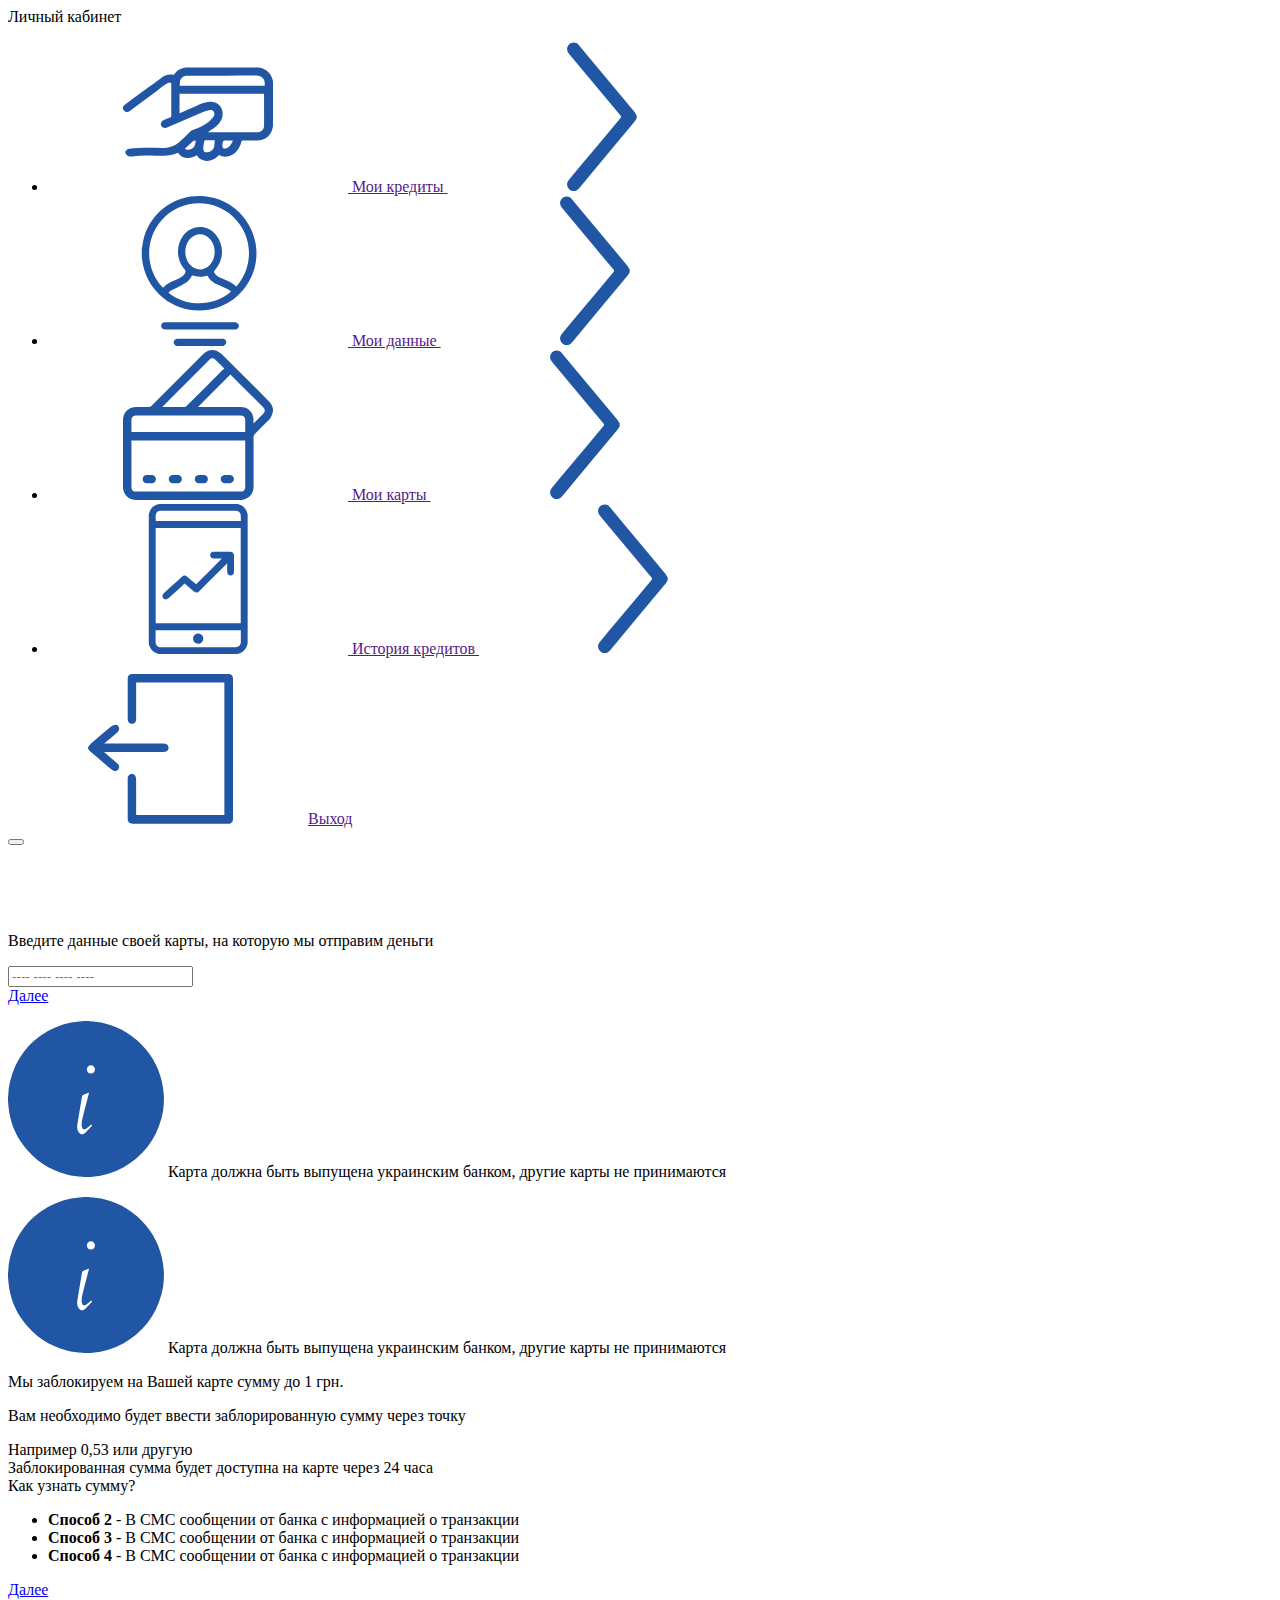
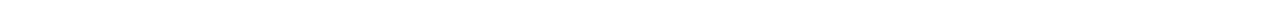
==== add-cart.html @ 2aa66677 "25.04.2017" ====
<!doctype html>
<html class="no-js" lang="en">

<head>
    <meta charset="utf-8">
    <meta name="viewport" content="width=device-width, initial-scale=1.0">
    <meta http-equiv="x-ua-compatible" content="ie=edge">
    <meta name="viewport" content="width=device-width, initial-scale=1.0">
    <title>Foundation for Sites</title>
    <link href="https://fonts.googleapis.com/css?family=Roboto:300,300i,400,400i,500,500i,700,700i,900" rel="stylesheet">
    <link rel="stylesheet" href="css/app.css">
</head>

<body>
    <svg style="position: absolute; width: 0; height: 0; overflow: hidden;" version="1.1" xmlns="http://www.w3.org/2000/svg">
        <defs>
            <symbol id="icon-arrow_blue" viewBox="0 0 32 32">
                <title>arrow_blue</title>
                <path fill="#2156a4" style="fill: var(--color1, #2156a4)" d="M10.467 31.811c-0.050-0.030-0.097-0.065-0.149-0.088-0.95-0.424-1.211-1.468-0.548-2.272 1.189-1.441 2.391-2.873 3.588-4.309 2.48-2.974 4.958-5.95 7.446-8.917 0.172-0.205 0.158-0.323-0.007-0.519-3.597-4.302-7.188-8.607-10.772-12.92-0.229-0.276-0.461-0.587-0.567-0.922-0.196-0.622 0.135-1.281 0.701-1.578 0.585-0.308 1.274-0.186 1.726 0.343 0.809 0.948 1.6 1.91 2.398 2.867 3.145 3.772 6.291 7.542 9.429 11.32 0.214 0.259 0.364 0.571 0.542 0.859 0 0.196 0 0.391 0 0.587-0.171 0.278-0.312 0.581-0.518 0.829-3.853 4.635-7.717 9.26-11.571 13.893-0.293 0.353-0.601 0.665-1.039 0.826-0.22 0-0.44 0-0.66 0z"></path>
            </symbol>
            <symbol id="icon-arrow_button" viewBox="0 0 41 32">
                <title>arrow_button</title>
                <path fill="#2156a4" style="fill: var(--color1, #2156a4)" d="M24.198 32c-0.135-0.031-0.27-0.061-0.405-0.095-2.050-0.525-2.853-3.039-1.486-4.655 0.090-0.107 0.189-0.207 0.288-0.306 2.605-2.606 5.209-5.21 7.816-7.814 0.063-0.063 0.146-0.107 0.219-0.159-0.014-0.028-0.028-0.055-0.042-0.082-0.093 0-0.186 0-0.278 0-9.087 0-18.174-0.001-27.26 0.002-0.972 0-1.795-0.322-2.397-1.092-0.725-0.928-0.852-1.965-0.354-3.026 0.508-1.079 1.409-1.616 2.601-1.663 0.098-0.004 0.196-0.001 0.295-0.001 9.031 0 18.061 0 27.092 0 0.097 0 0.194 0 0.349 0-0.087-0.093-0.139-0.152-0.194-0.207-2.625-2.625-5.247-5.252-7.875-7.873-0.613-0.611-0.946-1.329-0.937-2.198 0.015-1.379 1.064-2.582 2.43-2.79 0.046-0.007 0.092-0.026 0.138-0.040 0.21 0 0.421 0 0.631 0 0.019 0.010 0.036 0.026 0.055 0.028 0.728 0.092 1.309 0.448 1.82 0.963 1.541 1.555 3.093 3.098 4.641 4.646 2.763 2.763 5.528 5.523 8.287 8.29 1.162 1.164 1.188 2.949 0.041 4.099-4.374 4.385-8.757 8.762-13.138 13.142-0.36 0.36-0.792 0.599-1.282 0.732-0.141 0.038-0.284 0.067-0.426 0.1-0.21 0-0.421 0-0.631 0z"></path>
            </symbol>
            <symbol id="icon-burger" viewBox="0 0 32 32">
                <title>burger</title>
                <path fill="#2156a4" style="fill: var(--color1, #2156a4)" d="M31.947 15.115c-0.404-7.144-5.414-12.947-12.054-14.618-1.051-0.265-2.119-0.426-3.204-0.459-0.084-0.003-0.167-0.024-0.251-0.037-0.292 0-0.584 0-0.876 0-0.302 0.026-0.604 0.053-0.906 0.077-2.306 0.185-4.476 0.832-6.478 1.986-4.057 2.338-6.643 5.796-7.755 10.346-0.231 0.946-0.356 1.909-0.386 2.884-0.002 0.077-0.024 0.154-0.037 0.231 0 0.316 0 0.633 0 0.95 0.026 0.284 0.053 0.567 0.076 0.85 0.25 3.039 1.282 5.787 3.11 8.223 2.263 3.017 5.234 4.999 8.886 5.948 1.049 0.273 2.117 0.429 3.202 0.466 0.096 0.004 0.192 0.025 0.287 0.038 0.292 0 0.584 0 0.876 0 0.296-0.026 0.592-0.054 0.888-0.077 2.237-0.177 4.349-0.793 6.306-1.887 4.007-2.242 6.623-5.589 7.829-10.024 0.436-1.603 0.58-3.244 0.487-4.898zM15.805 22.98c-0.47 0.427-0.995 0.3-1.334-0.242-0.295-0.471-0.336-0.997-0.252-1.516 0.309-1.927 0.648-3.85 0.974-5.775 0.021-0.124 0.077-0.2 0.2-0.249 0.398-0.161 0.79-0.336 1.236-0.527-0.124 0.484-0.234 0.912-0.343 1.339-0.342 1.333-0.693 2.664-1.020 4.001-0.127 0.518-0.227 1.047-0.132 1.586 0.022 0.124 0.057 0.25 0.111 0.363 0.141 0.3 0.375 0.384 0.658 0.213 0.221-0.134 0.42-0.309 0.619-0.477 0.171-0.144 0.329-0.305 0.507-0.47 0.059 0.052 0.134 0.118 0.249 0.219-0.496 0.524-0.952 1.065-1.471 1.536zM17.003 10.79c-0.453-0.001-0.831-0.393-0.831-0.861 0-0.476 0.369-0.845 0.843-0.842s0.814 0.356 0.815 0.844c0.001 0.481-0.364 0.86-0.827 0.859z"></path>
            </symbol>
            <symbol id="icon-check_grey" viewBox="0 0 33 32">
                <title>check_grey</title>
                <path fill="#c9c7cd" style="fill: var(--color2, #c9c7cd)" d="M0 17.534c0.020-0.059 0.045-0.116 0.059-0.176 0.466-2.062 2.928-2.844 4.539-1.477 0.924 0.784 1.923 1.481 2.891 2.213 1.471 1.112 2.944 2.221 4.417 3.331 0.073 0.054 0.147 0.106 0.231 0.168 0.739-0.967 1.471-1.923 2.202-2.88 4.483-5.869 8.965-11.739 13.447-17.608 0.447-0.586 1.033-0.939 1.762-1.055 0.052-0.008 0.101-0.033 0.152-0.049 0.164 0 0.329 0 0.493 0 0.070 0.018 0.139 0.037 0.209 0.053 1.126 0.26 1.936 0.893 2.342 1.997 0.056 0.152 0.089 0.314 0.133 0.471 0 0.237 0 0.475 0 0.712-0.168 0.409-0.277 0.856-0.513 1.221-3.678 5.694-7.373 11.377-11.065 17.063-1.947 3-3.897 5.998-5.841 9-0.432 0.666-0.97 1.186-1.774 1.359-0.23 0.050-0.464 0.083-0.696 0.124-0.183 0-0.365 0-0.548 0-0.859-0.13-1.537-0.565-2.103-1.214-3.031-3.473-6.064-6.944-9.106-10.408-0.532-0.605-1.070-1.196-1.23-2.022 0-0.274 0-0.548 0-0.822z"></path>
            </symbol>
            <symbol id="icon-credi_card_hand" viewBox="0 0 32 32">
                <title>credi_card_hand</title>
                <path fill="#2156a4" style="fill: var(--color1, #2156a4)" d="M18.12 25.388c-0.136 0-0.272 0-0.408 0-0.131-0.028-0.262-0.055-0.393-0.083-0.681-0.144-1.202-0.517-1.566-1.128-0.678 0.405-1.387 0.615-2.158 0.546-0.787-0.069-1.435-0.391-1.835-1.089-0.303 0.105-0.574 0.212-0.852 0.292-1.366 0.393-2.764 0.365-4.165 0.326-1.623-0.044-3.247-0.066-4.859 0.176-0.469 0.071-0.841-0.057-1.161-0.383-0.294-0.299-0.316-0.685-0.009-0.972 0.154-0.144 0.375-0.267 0.58-0.295 0.673-0.090 1.352-0.174 2.029-0.184 1.671-0.025 3.343-0.007 5.014-0.007 1.345 0 2.585-0.343 3.622-1.22 0.724-0.613 1.416-1.269 2.079-1.948 0.286-0.293 0.573-0.53 0.953-0.684 1.218-0.49 2.42-1.021 3.451-1.853 0.327-0.264 0.61-0.597 0.859-0.938 0.26-0.356 0.281-0.774 0.012-1.145-0.243-0.335-0.628-0.308-0.964-0.225-0.553 0.137-1.106 0.299-1.63 0.519-2.494 1.051-4.978 2.125-7.467 3.189-0.061 0.026-0.13 0.042-0.196 0.047-0.408 0.038-0.845-0.231-0.95-0.58-0.117-0.393 0.108-0.877 0.521-1.062 0.469-0.211 0.944-0.408 1.424-0.593 0.193-0.074 0.252-0.18 0.251-0.384-0.008-2.216-0.005-4.432-0.005-6.648 0-0.086 0-0.172 0-0.261-0.283-0.124-0.549-0.13-0.8 0.011-0.321 0.18-0.644 0.363-0.94 0.58-0.438 0.322-0.843 0.689-1.279 1.014-1.727 1.291-3.46 2.575-5.194 3.858-0.265 0.196-0.529 0.401-0.817 0.558-0.438 0.239-0.925 0.097-1.17-0.304-0.24-0.394-0.129-0.839 0.287-1.144 1.466-1.073 2.933-2.145 4.397-3.22 1.103-0.812 2.198-1.635 3.305-2.442 0.771-0.562 1.609-0.897 2.592-0.709 0.076 0.014 0.206-0.050 0.253-0.118 0.697-1.011 1.66-1.467 2.88-1.465 4.54 0.009 9.078 0.004 13.617 0.004 0.437 0 0.875-0.009 1.312 0.006 1.456 0.050 2.711 1.031 3.116 2.428 0.053 0.185 0.094 0.373 0.14 0.56 0 3.227 0 6.454 0 9.681-0.017 0.033-0.041 0.066-0.048 0.101-0.312 1.736-1.594 2.816-3.353 2.82-0.99 0.003-1.981 0.005-2.971-0.003-0.203-0.002-0.302 0.039-0.358 0.261-0.18 0.712-0.496 1.362-0.952 1.944-0.876 1.117-2.522 1.61-3.82 0.908-0.428 0.468-0.92 0.857-1.536 1.055-0.273 0.088-0.56 0.136-0.841 0.203zM30.080 11.044c-6.028 0-12.019 0-18.018 0 0 1.388 0 2.753 0 4.141 0.062-0.019 0.108-0.028 0.15-0.046 1.215-0.538 2.434-1.069 3.644-1.619 0.845-0.384 1.701-0.708 2.641-0.755 1.447-0.073 2.527 0.758 2.742 2.177 0.153 1.012-0.249 1.866-0.912 2.605-0.571 0.637-1.279 1.1-2.016 1.52-0.088 0.050-0.174 0.104-0.319 0.191 0.135 0.007 0.199 0.014 0.263 0.014 3.44 0 6.881 0.002 10.321-0.001 0.89-0.001 1.522-0.609 1.522-1.454 0-2.157-0.002-4.315-0.004-6.472 0-0.095-0.008-0.19-0.013-0.3zM12.093 9.327c6.080 0 12.099 0 18.114 0 0.25-1.403-0.631-2.175-1.747-2.168-4.857 0.033-9.714 0.014-14.571 0.015-0.136 0-0.272-0-0.408 0.011-0.648 0.054-1.181 0.497-1.311 1.137-0.064 0.318-0.052 0.652-0.076 1.005zM17.424 20.971c-0.193 0.677-0.373 1.357-0.241 2.077 0.044 0.238 0.157 0.416 0.41 0.472 0.712 0.156 1.719-0.462 1.854-1.18 0.084-0.443 0.083-0.902 0.122-1.369-0.709 0-1.414 0-2.145 0zM23.432 21.063c-0.044-0.022-0.059-0.037-0.075-0.037-0.397-0.003-0.794-0.005-1.191-0.005-0.83-0.001-0.83-0-0.942 0.825-0.11 0.806 0.228 1.066 0.984 0.756 0.089-0.037 0.177-0.081 0.255-0.136 0.496-0.35 0.746-0.864 0.968-1.403zM13.206 22.779c0.344 0.323 0.769 0.252 1.173 0.11 0.86-0.303 1.108-1.005 1.116-1.894-0.171 0.036-0.389 0.016-0.502 0.115-0.6 0.531-1.174 1.091-1.787 1.669z"></path>
            </symbol>
            <symbol id="icon-credit_history" viewBox="0 0 21 32">
                <title>credit_history</title>
                <path fill="#2156a4" style="fill: var(--color1, #2156a4)" d="M21.091 2.182c0 9.212 0 18.424 0 27.636-0.023 0.076-0.048 0.151-0.069 0.228-0.216 0.792-0.684 1.378-1.434 1.721-0.217 0.099-0.452 0.156-0.679 0.233-5.576 0-11.152 0-16.727 0-0.066-0.021-0.131-0.046-0.198-0.063-0.833-0.212-1.431-0.709-1.779-1.494-0.088-0.2-0.138-0.416-0.205-0.625 0-9.212 0-18.424 0-27.636 0.023-0.076 0.049-0.151 0.069-0.227 0.215-0.793 0.684-1.379 1.434-1.722 0.216-0.099 0.451-0.157 0.678-0.233 5.576 0 11.152 0 16.727 0 0.066 0.021 0.131 0.045 0.198 0.063 0.833 0.213 1.429 0.709 1.777 1.494 0.088 0.2 0.138 0.416 0.206 0.626zM19.615 25.441c0-6.794 0-13.565 0-20.326-6.064 0-12.107 0-18.144 0 0 6.787 0 13.55 0 20.326 6.052 0 12.087 0 18.144 0zM1.455 26.924c0 0.84-0.004 1.665 0.001 2.49 0.004 0.688 0.45 1.13 1.146 1.131 5.292 0.002 10.585 0.001 15.876 0 0.712-0 1.153-0.443 1.157-1.152 0.004-0.747 0.002-1.495-0-2.242 0-0.077-0.014-0.153-0.021-0.227-6.059 0-12.094 0-18.16 0zM19.636 3.622c0-0.294 0-0.574 0-0.854-0-0.924-0.385-1.312-1.3-1.312-5.191-0-10.382 0-15.573 0-0.091 0-0.182-0.003-0.273 0.002-0.495 0.026-0.921 0.336-0.989 0.823-0.061 0.44-0.013 0.895-0.013 1.342 6.047-0 12.083-0 18.148-0z"></path>
                <path fill="#2156a4" style="fill: var(--color1, #2156a4)" d="M16.727 12.657c-0.828 0.828-1.592 1.592-2.355 2.356-1.185 1.186-2.37 2.371-3.556 3.556-0.427 0.426-0.78 0.439-1.24 0.047-0.637-0.544-1.272-1.089-1.923-1.646-0.097 0.084-0.189 0.162-0.278 0.242-1.001 0.911-2.001 1.822-3.002 2.733-0.067 0.062-0.134 0.123-0.203 0.182-0.356 0.304-0.807 0.295-1.083-0.020-0.266-0.305-0.227-0.75 0.104-1.055 0.579-0.534 1.164-1.061 1.747-1.591 0.695-0.632 1.389-1.264 2.085-1.895 0.44-0.399 0.768-0.4 1.224-0.010 0.628 0.538 1.257 1.074 1.85 1.581 1.842-1.842 3.666-3.666 5.502-5.501-0.579 0-1.17 0.006-1.76-0.002-0.377-0.005-0.709-0.316-0.745-0.67-0.032-0.318 0.209-0.661 0.539-0.753 0.086-0.024 0.179-0.028 0.269-0.028 1.151-0.002 2.302-0.003 3.454-0 0.523 0.001 0.824 0.304 0.825 0.829 0.003 1.152 0.003 2.303-0 3.454-0.001 0.465-0.308 0.806-0.718 0.812-0.424 0.005-0.733-0.339-0.735-0.824-0.002-0.572-0-1.143-0-1.796z"></path>
                <path fill="#2156a4" style="fill: var(--color1, #2156a4)" d="M10.531 29.818c-0.603-0.007-1.087-0.507-1.076-1.112 0.011-0.604 0.512-1.083 1.119-1.069 0.591 0.014 1.065 0.504 1.062 1.096-0.003 0.603-0.501 1.092-1.105 1.085z"></path>
            </symbol>
            <symbol id="icon-exit" viewBox="0 0 32 32">
                <title>exit</title>
                <path fill="#2156a4" style="fill: var(--color1, #2156a4)" d="M1.077 15.631c0.21-0.271 0.382-0.585 0.636-0.805 1.437-1.245 2.885-2.478 4.354-3.685 0.236-0.194 0.591-0.323 0.896-0.333 0.352-0.011 0.61 0.264 0.712 0.617 0.112 0.387-0.007 0.717-0.312 0.977-0.82 0.697-1.643 1.392-2.463 2.089-0.103 0.088-0.201 0.182-0.388 0.352 0.25 0 0.396 0 0.543 0 3.985 0 7.971-0 11.956 0 0.815 0 1.252 0.317 1.25 0.905-0.001 0.591-0.43 0.9-1.252 0.9-3.986 0-7.971 0-11.956 0-0.147 0-0.293 0-0.567 0 0.69 0.587 1.281 1.090 1.872 1.593 0.33 0.281 0.667 0.554 0.99 0.843 0.427 0.38 0.485 0.904 0.159 1.303-0.331 0.405-0.89 0.444-1.34 0.064-1.562-1.315-3.12-2.633-4.668-3.964-0.18-0.156-0.284-0.401-0.423-0.604 0-0.084 0-0.168 0-0.252z"></path>
                <path fill="#2156a4" style="fill: var(--color1, #2156a4)" d="M11.339 1.827c0 0.203 0 0.367 0 0.532 0 2.406 0.002 4.811-0.002 7.217-0.001 0.616-0.303 0.988-0.814 1.028-0.555 0.044-0.967-0.323-0.98-0.9-0.015-0.643-0.005-1.287-0.005-1.93-0-2.224-0.001-4.448 0.001-6.672 0.001-0.791 0.303-1.101 1.082-1.101 6.77-0.001 13.54-0.001 20.309 0 0.752 0 1.068 0.316 1.068 1.075 0.002 9.931 0.002 19.862 0 29.794-0 0.75-0.322 1.060-1.082 1.061-6.77 0.001-13.54 0.001-20.309-0.001-0.723 0-1.065-0.312-1.067-0.988-0.005-2.881-0-5.763-0.004-8.644-0.001-0.42 0.156-0.74 0.549-0.904 0.351-0.146 0.731-0.121 0.96 0.181 0.17 0.224 0.279 0.552 0.281 0.835 0.021 2.392 0.012 4.784 0.012 7.175 0 0.164 0 0.327 0 0.518 6.296 0 12.542 0 18.821 0 0-9.421 0-18.836 0-28.276-6.26 0-12.505 0-18.822 0z"></path>
            </symbol>
            <symbol id="icon-info" viewBox="0 0 32 32">
                <title>info</title>
                <path fill="#2156a4" style="fill: var(--color1, #2156a4)" d="M31.947 15.115c-0.404-7.144-5.414-12.947-12.054-14.618-1.051-0.265-2.119-0.426-3.204-0.459-0.084-0.003-0.167-0.024-0.251-0.037-0.292 0-0.584 0-0.876 0-0.302 0.026-0.604 0.053-0.906 0.077-2.306 0.185-4.476 0.832-6.478 1.986-4.057 2.338-6.643 5.796-7.755 10.346-0.231 0.946-0.356 1.909-0.386 2.884-0.002 0.077-0.024 0.154-0.037 0.231 0 0.316 0 0.633 0 0.95 0.026 0.284 0.053 0.567 0.076 0.85 0.25 3.039 1.282 5.787 3.11 8.223 2.263 3.017 5.234 4.999 8.886 5.948 1.049 0.273 2.117 0.429 3.202 0.466 0.096 0.004 0.192 0.025 0.287 0.038 0.292 0 0.584 0 0.876 0 0.296-0.026 0.592-0.054 0.888-0.077 2.237-0.177 4.349-0.793 6.306-1.887 4.007-2.242 6.623-5.589 7.829-10.024 0.436-1.603 0.58-3.244 0.487-4.898zM15.805 22.98c-0.47 0.427-0.995 0.3-1.334-0.242-0.295-0.471-0.336-0.997-0.252-1.516 0.309-1.927 0.648-3.85 0.974-5.775 0.021-0.124 0.077-0.2 0.2-0.249 0.398-0.161 0.79-0.336 1.236-0.527-0.124 0.484-0.234 0.912-0.343 1.339-0.342 1.333-0.693 2.664-1.020 4.001-0.127 0.518-0.227 1.047-0.132 1.586 0.022 0.124 0.057 0.25 0.111 0.363 0.141 0.3 0.375 0.384 0.658 0.213 0.221-0.134 0.42-0.309 0.619-0.477 0.171-0.144 0.329-0.305 0.507-0.47 0.059 0.052 0.134 0.118 0.249 0.219-0.496 0.524-0.952 1.065-1.471 1.536zM17.003 10.79c-0.453-0.001-0.831-0.393-0.831-0.861 0-0.476 0.369-0.845 0.843-0.842s0.814 0.356 0.815 0.844c0.001 0.481-0.364 0.86-0.827 0.859z"></path>
            </symbol>
            <symbol id="icon-lock_registration" viewBox="0 0 22 32">
                <title>lock_registration</title>
                <path fill="#2156a4" style="fill: var(--color1, #2156a4)" d="M11.787 32c-0.498 0-0.996 0-1.493 0-0.059-0.015-0.116-0.039-0.176-0.044-1.516-0.118-2.951-0.529-4.278-1.267-3.045-1.694-4.939-4.249-5.634-7.674-0.091-0.449-0.138-0.908-0.205-1.362 0-0.462 0-0.925 0-1.387 0.021-0.157 0.044-0.314 0.063-0.472 0.413-3.321 1.983-5.953 4.708-7.893 0.149-0.106 0.2-0.213 0.199-0.39-0.006-1.91-0.011-3.82 0.002-5.731 0.003-0.423 0.028-0.859 0.129-1.268 0.568-2.282 2.074-3.65 4.287-4.296 0.346-0.101 0.709-0.147 1.064-0.218 0.391 0 0.782 0 1.173 0 0.191 0.035 0.381 0.071 0.572 0.105 2.638 0.465 4.971 2.668 4.92 5.758-0.031 1.874-0.003 3.749-0.010 5.624-0.001 0.198 0.057 0.314 0.223 0.432 2.357 1.676 3.876 3.918 4.493 6.751 0.118 0.543 0.172 1.1 0.256 1.651 0 0.427 0 0.854 0 1.28-0.016 0.077-0.033 0.153-0.047 0.23-0.129 0.723-0.178 1.471-0.398 2.165-1.338 4.223-4.182 6.833-8.514 7.797-0.438 0.097-0.889 0.139-1.334 0.207zM11.016 30.89c5.475 0.025 9.929-4.416 9.95-9.919 0.020-5.422-4.439-9.912-9.864-9.935-5.472-0.022-9.965 4.414-9.989 9.862-0.024 5.512 4.391 9.966 9.903 9.991zM6.077 11.109c3.326-1.574 6.616-1.567 9.914-0.007 0.005-0.090 0.011-0.15 0.011-0.211 0-1.76 0.002-3.52-0.001-5.279-0.001-0.88-0.27-1.677-0.769-2.397-1.275-1.837-3.789-2.587-5.992-1.804-1.722 0.612-3.255 2.231-3.168 4.485 0.031 0.825 0.005 1.653 0.005 2.48 0 0.897 0 1.794 0 2.733z"></path>
                <path fill="#2156a4" style="fill: var(--color1, #2156a4)" d="M13.241 20.422c0 0.559 0.010 1.119-0.002 1.679-0.025 1.134-0.876 2.065-1.962 2.163-1.151 0.104-2.148-0.621-2.396-1.744-0.025-0.112-0.039-0.229-0.039-0.343-0.003-1.173-0.021-2.346 0.003-3.517 0.022-1.071 0.838-1.942 1.892-2.082 1.076-0.143 2.081 0.482 2.398 1.513 0.072 0.233 0.096 0.487 0.103 0.733 0.015 0.532 0.005 1.066 0.005 1.599-0-0-0.001-0-0.001-0zM9.931 20.413c0 0.523-0.003 1.047 0.001 1.571 0.005 0.69 0.462 1.179 1.101 1.183s1.11-0.485 1.113-1.171c0.005-1.056 0.006-2.112 0-3.169-0.004-0.684-0.479-1.177-1.114-1.173-0.633 0.004-1.095 0.5-1.1 1.187-0.004 0.524-0.001 1.047-0.001 1.571z"></path>
            </symbol>
            <symbol id="icon-logo01" viewBox="0 0 167 32">
                <title>logo01</title>
                <path fill="#003764" style="fill: var(--color3, #003764)" d="M50.897 28.013c0 0.675-0.165 1.214-0.494 1.59-0.329 0.375-0.779 0.569-1.364 0.569-0.36 0-0.689-0.090-0.958-0.27-0.285-0.18-0.495-0.434-0.644-0.764s-0.224-0.703-0.224-1.139c0-0.675 0.165-1.214 0.494-1.589s0.779-0.57 1.364-0.57c0.569 0 1.019 0.194 1.348 0.57 0.313 0.405 0.479 0.929 0.479 1.602zM47.6 28.013c0 0.571 0.12 1.019 0.375 1.334s0.614 0.479 1.064 0.479c0.465 0 0.809-0.165 1.064-0.479s0.375-0.764 0.375-1.334c0-0.569-0.119-1.018-0.375-1.333-0.254-0.315-0.614-0.479-1.064-0.479-0.464 0-0.809 0.164-1.064 0.479-0.239 0.3-0.375 0.749-0.375 1.333z"></path>
                <path fill="#003764" style="fill: var(--color3, #003764)" d="M53.608 25.931v1.828h2.638v-1.828h0.374v4.167h-0.374v-2.009h-2.638v2.009h-0.375v-4.167h0.375z"></path>
                <path fill="#003764" style="fill: var(--color3, #003764)" d="M62.075 30.098h-0.374v-3.806h-1.469c-0.074 1.003-0.164 1.782-0.284 2.307-0.105 0.524-0.255 0.914-0.434 1.168s-0.404 0.375-0.675 0.375c-0.105 0-0.18-0.015-0.255-0.030v-0.344c0.045 0.015 0.12 0.030 0.21 0.030 0.285 0 0.525-0.3 0.705-0.915 0.18-0.614 0.314-1.587 0.404-2.936h2.188v4.151h-0.016z"></path>
                <path fill="#003764" style="fill: var(--color3, #003764)" d="M67.17 30.098l-0.090-0.66h-0.030c-0.21 0.269-0.419 0.464-0.644 0.57s-0.479 0.164-0.779 0.164c-0.404 0-0.718-0.105-0.959-0.314-0.224-0.21-0.344-0.494-0.344-0.868 0-0.405 0.165-0.72 0.51-0.944s0.825-0.344 1.469-0.36l0.794-0.029v-0.271c0-0.39-0.075-0.689-0.239-0.899-0.165-0.194-0.42-0.299-0.779-0.299-0.39 0-0.779 0.105-1.199 0.314l-0.135-0.329c0.464-0.21 0.914-0.314 1.363-0.314 0.464 0 0.794 0.119 1.020 0.36 0.224 0.239 0.344 0.614 0.344 1.109v2.772l-0.3-0.001zM65.642 29.827c0.449 0 0.794-0.12 1.049-0.374s0.39-0.614 0.39-1.064v-0.404l-0.734 0.029c-0.584 0.030-1.004 0.12-1.244 0.271-0.255 0.149-0.375 0.39-0.375 0.718 0 0.255 0.075 0.465 0.24 0.614 0.165 0.136 0.389 0.21 0.675 0.21z"></path>
                <path fill="#003764" style="fill: var(--color3, #003764)" d="M70.346 25.931v3.012l-0.030 0.779 2.473-3.791h0.509v4.167h-0.36v-2.998l0.015-0.808-2.473 3.79h-0.494v-4.166h0.36v0.015h0.001zM71.636 25.347c-0.375 0-0.675-0.090-0.869-0.254s-0.314-0.449-0.345-0.824h0.331c0.044 0.285 0.119 0.479 0.254 0.599s0.344 0.179 0.629 0.179 0.494-0.060 0.629-0.179c0.136-0.12 0.225-0.314 0.255-0.584h0.344c-0.058 0.703-0.462 1.063-1.226 1.063z"></path>
                <path fill="#003764" style="fill: var(--color3, #003764)" d="M76.251 25.931v1.828h2.637v-1.828h0.375v4.167h-0.374v-2.009h-2.637v2.009h-0.375v-4.167h0.374z"></path>
                <path fill="#003764" style="fill: var(--color3, #003764)" d="M87.309 25.931h0.465l-1.873 2.023 1.992 2.143h-0.509l-1.963-2.113v2.113h-0.375v-4.167h0.39v2.023l1.872-2.022z"></path>
                <path fill="#003764" style="fill: var(--color3, #003764)" d="M91.609 30.171c-0.644 0-1.109-0.239-1.408-0.719h-0.031l0.015 0.314c0.016 0.194 0.016 0.39 0.016 0.614v1.603h-0.375v-6.055h0.314l0.075 0.6h0.030c0.284-0.449 0.749-0.674 1.379-0.674 0.553 0 0.987 0.179 1.287 0.553s0.451 0.9 0.451 1.618c0 0.69-0.151 1.214-0.465 1.588-0.329 0.377-0.748 0.556-1.288 0.556zM91.609 29.843c0.42 0 0.75-0.165 0.989-0.48 0.24-0.314 0.344-0.764 0.344-1.333 0-1.229-0.434-1.827-1.318-1.827-0.479 0-0.84 0.133-1.064 0.403s-0.344 0.704-0.344 1.303v0.12c0 0.644 0.106 1.109 0.33 1.394 0.21 0.271 0.569 0.421 1.063 0.421z"></path>
                <path fill="#003764" style="fill: var(--color3, #003764)" d="M97.364 30.171c-0.6 0-1.079-0.179-1.409-0.554-0.344-0.374-0.51-0.898-0.51-1.572 0-0.66 0.165-1.2 0.494-1.603 0.33-0.405 0.764-0.6 1.318-0.6 0.494 0 0.885 0.166 1.154 0.51 0.285 0.344 0.42 0.809 0.42 1.394v0.3h-2.997c0 0.57 0.135 1.004 0.405 1.303s0.629 0.45 1.123 0.45c0.24 0 0.45-0.015 0.629-0.044s0.404-0.105 0.689-0.21v0.344c-0.24 0.105-0.449 0.164-0.644 0.21-0.21 0.060-0.433 0.074-0.673 0.074zM97.244 26.186c-0.403 0-0.719 0.135-0.959 0.39-0.239 0.269-0.39 0.644-0.419 1.138h2.576c0-0.479-0.104-0.853-0.314-1.138-0.21-0.254-0.51-0.39-0.884-0.39z"></path>
                <path fill="#003764" style="fill: var(--color3, #003764)" d="M104.556 31.506h-0.374v-1.409h-3.192v1.409h-0.359v-1.769h0.269c0.344-0.494 0.614-1.049 0.809-1.692 0.194-0.644 0.284-1.349 0.299-2.113h2.009v3.806h0.554v1.769h-0.016v-0.001zM103.627 29.737v-3.445h-1.289c-0.060 1.378-0.39 2.532-1.004 3.445h2.293z"></path>
                <path fill="#003764" style="fill: var(--color3, #003764)" d="M106.984 25.931v3.012l-0.029 0.779 2.472-3.791h0.51v4.167h-0.36v-2.998l0.015-0.808-2.472 3.79h-0.494v-4.166h0.36v0.015z"></path>
                <path fill="#003764" style="fill: var(--color3, #003764)" d="M115.15 26.261h-1.393v3.837h-0.375v-3.837h-1.424v-0.33h3.178v0.33h0.014z"></path>
                <path fill="#003764" style="fill: var(--color3, #003764)" d="M117.563 27.684h1.318c0.974 0 1.469 0.39 1.469 1.153 0 0.39-0.135 0.704-0.405 0.929s-0.66 0.329-1.184 0.329h-1.587v-4.167h0.374v1.753l0.016 0.001zM117.563 28.044v1.692h1.273c0.36 0 0.644-0.075 0.824-0.224s0.284-0.375 0.284-0.674c0-0.27-0.090-0.48-0.254-0.599-0.165-0.121-0.465-0.181-0.885-0.181h-1.242v-0.014zM121.459 30.098h-0.375v-4.167h0.375v4.167z"></path>
                <path fill="#003764" style="fill: var(--color3, #003764)" d="M127.632 25.931v1.828h2.638v-1.828h0.375v4.167h-0.375v-2.009h-2.638v2.009h-0.374v-4.167h0.374z"></path>
                <path fill="#003764" style="fill: var(--color3, #003764)" d="M135.754 30.098l-0.090-0.66h-0.030c-0.21 0.269-0.42 0.464-0.644 0.57s-0.48 0.164-0.779 0.164c-0.404 0-0.719-0.105-0.959-0.314-0.225-0.21-0.344-0.494-0.344-0.868 0-0.405 0.165-0.72 0.51-0.944s0.824-0.344 1.469-0.36l0.793-0.029v-0.271c0-0.39-0.075-0.689-0.239-0.899-0.165-0.194-0.42-0.299-0.779-0.299-0.39 0-0.78 0.105-1.2 0.314l-0.135-0.329c0.464-0.21 0.914-0.314 1.363-0.314 0.465 0 0.795 0.119 1.020 0.36 0.225 0.239 0.344 0.614 0.344 1.109v2.772l-0.299-0.001zM134.226 29.827c0.449 0 0.794-0.12 1.049-0.374s0.39-0.614 0.39-1.064v-0.404l-0.734 0.029c-0.584 0.030-1.003 0.12-1.244 0.271-0.254 0.149-0.375 0.39-0.375 0.718 0 0.255 0.075 0.465 0.24 0.614 0.148 0.136 0.375 0.21 0.673 0.21z"></path>
                <path fill="#003764" style="fill: var(--color3, #003764)" d="M144.041 25.931h0.465l-1.872 2.023 1.992 2.143h-0.51l-1.961-2.113v2.113h-0.39v-4.167h0.39v2.023l1.887-2.022z"></path>
                <path fill="#003764" style="fill: var(--color3, #003764)" d="M149.075 30.098l-0.090-0.66h-0.030c-0.21 0.269-0.419 0.464-0.644 0.57s-0.48 0.164-0.779 0.164c-0.405 0-0.72-0.105-0.959-0.314-0.225-0.21-0.344-0.494-0.344-0.868 0-0.405 0.164-0.72 0.509-0.944s0.825-0.344 1.468-0.36l0.794-0.029v-0.271c0-0.39-0.075-0.689-0.239-0.899-0.166-0.194-0.419-0.299-0.78-0.299-0.39 0-0.779 0.105-1.198 0.314l-0.136-0.329c0.465-0.21 0.916-0.314 1.364-0.314 0.464 0 0.793 0.119 1.018 0.36 0.225 0.239 0.344 0.614 0.344 1.109v2.772l-0.299-0.001zM147.547 29.827c0.45 0 0.795-0.12 1.048-0.374 0.255-0.255 0.39-0.614 0.39-1.064v-0.404l-0.734 0.029c-0.585 0.030-1.004 0.12-1.243 0.271-0.255 0.149-0.375 0.39-0.375 0.718 0 0.255 0.075 0.465 0.24 0.614 0.162 0.136 0.388 0.21 0.672 0.21z"></path>
                <path fill="#003764" style="fill: var(--color3, #003764)" d="M153.676 30.171c-0.644 0-1.11-0.239-1.41-0.719h-0.030l0.016 0.314c0.014 0.194 0.014 0.39 0.014 0.614v1.603h-0.374v-6.055h0.314l0.075 0.6h0.029c0.285-0.449 0.75-0.674 1.379-0.674 0.554 0 0.989 0.179 1.29 0.553 0.299 0.375 0.448 0.9 0.448 1.618 0 0.69-0.149 1.214-0.464 1.588-0.328 0.377-0.762 0.556-1.286 0.556zM153.66 29.843c0.42 0 0.75-0.165 0.99-0.48s0.344-0.764 0.344-1.333c0-1.229-0.433-1.827-1.318-1.827-0.479 0-0.84 0.133-1.065 0.403s-0.344 0.704-0.344 1.303v0.12c0 0.644 0.106 1.109 0.33 1.394 0.21 0.271 0.569 0.421 1.063 0.421z"></path>
                <path fill="#003764" style="fill: var(--color3, #003764)" d="M160.373 26.261h-1.394v3.837h-0.359v-3.837h-1.424v-0.33h3.176v0.33z"></path>
                <path fill="#003764" style="fill: var(--color3, #003764)" d="M161.708 25.931h0.389l0.884 2.337c0.271 0.72 0.435 1.2 0.51 1.454h0.030c0.106-0.33 0.285-0.824 0.523-1.468l0.886-2.308h0.39l-1.874 4.839c-0.149 0.39-0.269 0.66-0.374 0.794s-0.225 0.24-0.361 0.315c-0.134 0.075-0.3 0.105-0.494 0.105-0.149 0-0.314-0.030-0.479-0.075v-0.329c0.149 0.044 0.314 0.059 0.479 0.059 0.135 0 0.24-0.029 0.344-0.090 0.105-0.059 0.194-0.149 0.27-0.284s0.179-0.329 0.285-0.614c0.104-0.285 0.179-0.464 0.21-0.54l-1.618-4.195z"></path>
                <path fill="#003764" style="fill: var(--color3, #003764)" d="M46.931 19.333v-16.636h3.319l4.811 6.953 4.812-6.953h3.318v16.636h-3.002v-12.293l-5.143 7.359-5.143-7.359v12.307h-2.972v-0.014z"></path>
                <path fill="#003764" style="fill: var(--color3, #003764)" d="M65.709 2.697h3.62l4.404 6.756 4.388-6.756h3.62l-6.5 9.5v7.135h-3.001v-7.135l-6.531-9.5z"></path>
                <path fill="#0055b8" style="fill: var(--color4, #0055b8)" d="M84.063 14.596c-0.316-1.026-0.467-2.23-0.467-3.588s0.15-2.564 0.467-3.589c0.316-1.026 0.725-1.854 1.222-2.475 0.497-0.619 1.101-1.116 1.809-1.493 0.708-0.393 1.404-0.648 2.066-0.769 0.678-0.136 1.402-0.197 2.187-0.197 1.704 0 3.379 0.332 5.038 0.98v2.806c-1.585-0.723-3.168-1.102-4.782-1.102-0.754 0-1.388 0.060-1.915 0.196s-1.056 0.392-1.553 0.769c-0.513 0.378-0.889 0.982-1.163 1.795-0.271 0.815-0.39 1.841-0.39 3.064 0 1.236 0.135 2.26 0.39 3.061 0.258 0.814 0.649 1.402 1.163 1.796 0.512 0.377 1.026 0.634 1.553 0.769s1.178 0.195 1.915 0.195c1.6 0 3.197-0.361 4.782-1.102v2.791c-1.659 0.663-3.348 0.995-5.038 0.995-0.784 0-1.508-0.061-2.187-0.197-0.678-0.135-1.358-0.391-2.066-0.768-0.708-0.392-1.312-0.889-1.809-1.493-0.497-0.589-0.905-1.418-1.222-2.445z"></path>
                <path fill="#0055b8" style="fill: var(--color4, #0055b8)" d="M99.899 19.333v-16.636h6.396c1.946 0 3.469 0.467 4.54 1.386 1.087 0.92 1.629 2.248 1.629 3.967 0 2.535-1.221 4.177-3.649 4.918l4.373 6.364h-3.62l-3.966-5.867h-2.685v5.867h-3.018zM102.902 10.72h3.318c1.010 0 1.809-0.179 2.382-0.543 0.573-0.36 0.86-1.041 0.86-2.050 0-1.026-0.287-1.72-0.86-2.067-0.573-0.362-1.371-0.527-2.382-0.527h-3.318v5.186z"></path>
                <path fill="#0055b8" style="fill: var(--color4, #0055b8)" d="M116.19 19.333v-16.636h11.070v2.684h-8.069v4.207h6.997v2.821h-6.997v4.208h8.069v2.683h-11.070v0.033z"></path>
                <path fill="#0055b8" style="fill: var(--color4, #0055b8)" d="M130.849 19.333v-16.636h5.746c2.578 0 4.525 0.708 5.868 2.127 1.327 1.417 2.004 3.483 2.004 6.213 0 2.714-0.662 4.781-1.99 6.182-1.327 1.419-3.288 2.128-5.868 2.128h-5.761v-0.014h-0.001zM133.836 16.648h2.744c1.735 0 2.971-0.439 3.725-1.313 0.754-0.876 1.146-2.308 1.146-4.298 0-2.004-0.377-3.454-1.146-4.33-0.755-0.873-2.007-1.312-3.725-1.312h-2.744v11.252z"></path>
                <path fill="#0055b8" style="fill: var(--color4, #0055b8)" d="M148.133 19.333v-16.636h3.003v16.636h-3.003z"></path>
                <path fill="#0055b8" style="fill: var(--color4, #0055b8)" d="M153.578 5.697v-3.001h13.635v3.001h-5.339v13.635h-3.002v-13.635h-5.293z"></path>
                <path fill="#003764" style="fill: var(--color3, #003764)" d="M28.059 1.425c-0.568-0.784-1.828-1.425-2.797-1.425h-23.502c-0.97 0-1.762 0.792-1.762 1.762v2.792h30.333l-2.273-3.128z"></path>
                <path fill="#0055b8" style="fill: var(--color4, #0055b8)" d="M36.229 12.669l-3.708-5.103h-32.522v18.861c0 0.97 0.792 1.762 1.762 1.762h23.502c0.969 0 2.228-0.642 2.797-1.425l8.17-11.244c0.568-0.785 0.568-2.067-0.001-2.851zM6.155 24.327h-1.386c-0.767 0-1.386-0.623-1.386-1.388s0.619-1.387 1.386-1.387h1.386c0.767 0 1.386 0.622 1.386 1.387 0.001 0.764-0.619 1.388-1.386 1.388zM16.959 24.327h-5.88c-0.766 0-1.386-0.623-1.386-1.388s0.619-1.387 1.386-1.387h5.88c0.766 0 1.386 0.622 1.386 1.387 0 0.764-0.619 1.388-1.386 1.388zM17.247 17.394h-12.478c-0.767 0-1.386-0.622-1.386-1.387s0.619-1.388 1.386-1.388h12.477c0.767 0 1.387 0.623 1.387 1.388s-0.619 1.387-1.386 1.387z"></path>
            </symbol>
            <symbol id="icon-moi_dannye" viewBox="0 0 24 32">
                <title>moi_dannye</title>
                <path fill="#2156a4" style="fill: var(--color1, #2156a4)" d="M0 11.385c0.105-0.627 0.182-1.26 0.32-1.88 1.098-4.921 5.177-8.681 10.164-9.382 6.621-0.931 12.693 3.509 13.824 10.108 1.127 6.58-3.456 12.991-10.038 14.039-6.51 1.036-12.534-3.028-13.974-9.438-0.135-0.599-0.199-1.214-0.296-1.822 0-0.541 0-1.084 0-1.626zM20.181 19.289c3.688-4.065 3.725-10.757-0.748-14.905-4.365-4.047-11.303-3.68-15.195 0.798-4.015 4.621-3.124 10.991 0.316 14.388 0.586-0.649 1.352-1.032 2.119-1.411 0.436-0.215 0.886-0.404 1.324-0.617 0.525-0.255 0.987-0.584 1.258-1.127 0.135-0.27 0.127-0.473-0.099-0.721-1.797-1.983-1.916-5.13-0.293-7.257 1.806-2.367 5.091-2.449 6.959-0.174 1.796 2.188 1.723 5.428-0.195 7.505-0.262 0.284-0.234 0.486-0.045 0.754 0.338 0.479 0.818 0.759 1.341 0.988 1.139 0.497 2.315 0.925 3.257 1.778zM5.691 20.615c4.077 3.305 10.107 2.764 13.351-0.268-0.233-0.152-0.446-0.322-0.685-0.441-0.6-0.299-1.204-0.592-1.82-0.856-1.059-0.452-2.008-1.023-2.482-2.058-0.583 0.084-1.126 0.229-1.667 0.223-0.55-0.006-1.098-0.162-1.67-0.256-0.431 1.032-1.29 1.649-2.306 2.112-0.708 0.323-1.4 0.681-2.086 1.048-0.23 0.123-0.418 0.323-0.636 0.495zM15.552 11.937c0.011-0.991-0.291-1.877-0.912-2.647-1.168-1.448-3.109-1.497-4.353-0.115-1.36 1.51-1.326 4.086 0.075 5.56 1.187 1.249 2.962 1.252 4.14-0.008 0.729-0.782 1.038-1.732 1.050-2.789z"></path>
                <path fill="#2156a4" style="fill: var(--color1, #2156a4)" d="M7.349 32c-0.272-0.182-0.528-0.372-0.533-0.75-0.005-0.432 0.289-0.771 0.72-0.809 0.054-0.004 0.108-0.002 0.163-0.002 3.152 0 6.303-0.001 9.455 0.001 0.61 0 1.021 0.445 0.842 0.97-0.077 0.228-0.33 0.396-0.502 0.59-3.382 0-6.763 0-10.145 0z"></path>
                <path fill="#2156a4" style="fill: var(--color1, #2156a4)" d="M12.42 26.928c2.469 0 4.938 0.002 7.407-0.003 0.329-0 0.599 0.092 0.776 0.378 0.298 0.481-0.009 1.107-0.573 1.179-0.064 0.009-0.13 0.006-0.195 0.006-4.938 0-9.877 0-14.815-0-0.529 0-0.865-0.286-0.887-0.744-0.022-0.474 0.324-0.814 0.846-0.815 1.548-0.004 3.097-0.001 4.646-0.001 0.932-0 1.863-0 2.794-0z"></path>
            </symbol>
            <symbol id="icon-my_credits" viewBox="0 0 32 32">
                <title>my_credits</title>
                <path fill="#2156a4" style="fill: var(--color1, #2156a4)" d="M25.396 32c-7.642 0-15.284 0-22.926 0-0.050-0.016-0.098-0.039-0.149-0.047-1.128-0.167-2.001-0.976-2.246-2.086-0.025-0.112-0.050-0.225-0.074-0.337 0-4.958 0-9.915 0-14.873 0.015-0.050 0.034-0.099 0.043-0.151 0.265-1.479 1.276-2.33 2.78-2.335 0.895-0.003 1.79-0.007 2.684 0.004 0.224 0.003 0.38-0.062 0.539-0.222 3.693-3.697 7.394-7.387 11.089-11.081 0.404-0.404 0.87-0.681 1.428-0.802 0.112-0.024 0.224-0.048 0.336-0.072 0.125 0 0.25 0 0.376 0 0.953 0.099 1.606 0.681 2.248 1.328 3.060 3.082 6.134 6.15 9.216 9.211 0.599 0.595 1.16 1.191 1.261 2.079 0 0.125 0 0.25 0 0.376-0.016 0.067-0.038 0.134-0.048 0.202-0.107 0.701-0.389 1.306-0.905 1.81-0.979 0.956-1.935 1.936-2.913 2.893-0.2 0.196-0.284 0.39-0.283 0.673 0.010 3.56 0.009 7.121 0.005 10.681-0.001 1.318-0.839 2.372-2.099 2.664-0.12 0.028-0.241 0.055-0.361 0.082zM26.077 19.287c-8.114 0-16.188 0-24.278 0 0 0.122 0 0.22 0 0.318 0 3.168-0 6.335 0 9.503 0 0.789 0.314 1.102 1.108 1.102 7.356 0 14.711 0 22.067 0 0.783 0 1.102-0.322 1.102-1.111 0-3.168 0-6.336 0-9.503 0-0.097 0-0.194 0-0.309zM26.045 17.472c0.013-0.045 0.028-0.070 0.028-0.095 0.002-0.85 0.015-1.7-0.002-2.549-0.011-0.554-0.387-0.88-0.97-0.88-7.444-0.001-14.888-0.001-22.331 0-0.62 0-0.963 0.342-0.969 0.962-0.005 0.519-0.001 1.038-0.001 1.557 0 0.329 0 0.659 0 1.005 8.097 0 16.164 0 24.246 0zM27.833 15.595c0.029 0.007 0.057 0.014 0.086 0.022 0.65-0.653 1.299-1.306 1.949-1.959 0.509-0.512 0.508-0.965-0.007-1.479-2.266-2.264-4.531-4.527-6.797-6.79-0.063-0.063-0.128-0.121-0.153-0.145-2.315 2.321-4.619 4.632-6.909 6.929 0.039 0 0.126 0 0.214 0 1.78 0 3.56 0 5.34 0 1.199 0 2.398-0.006 3.596 0.002 1.434 0.010 2.524 0.991 2.676 2.414 0.036 0.332 0.005 0.671 0.005 1.007zM21.615 3.942c-0.669-0.668-1.297-1.317-1.951-1.938-0.353-0.335-0.862-0.285-1.229 0.082-3.305 3.3-6.609 6.602-9.912 9.904-0.044 0.044-0.076 0.1-0.137 0.182 1.597 0 3.144-0.004 4.691 0.005 0.207 0.001 0.347-0.068 0.488-0.21 2.541-2.546 5.086-5.088 7.63-7.63 0.127-0.126 0.26-0.245 0.42-0.395z"></path>
                <path fill="#2156a4" style="fill: var(--color1, #2156a4)" d="M22.264 28.421c-0.215 0-0.432 0.021-0.643-0.004-0.455-0.055-0.782-0.442-0.773-0.885 0.009-0.449 0.343-0.831 0.799-0.859 0.41-0.025 0.824-0.026 1.233 0.003 0.452 0.031 0.787 0.425 0.787 0.87 0 0.436-0.318 0.813-0.76 0.869-0.211 0.027-0.428 0.004-0.643 0.004 0 0.001 0 0.002 0 0.003z"></path>
                <path fill="#2156a4" style="fill: var(--color1, #2156a4)" d="M5.623 26.673c0.215 0 0.431-0.021 0.643 0.004 0.426 0.050 0.738 0.417 0.75 0.849 0.012 0.424-0.29 0.836-0.715 0.875-0.46 0.041-0.93 0.041-1.39-0.001-0.421-0.039-0.726-0.458-0.712-0.878 0.014-0.429 0.33-0.798 0.754-0.845 0.221-0.025 0.447-0.004 0.67-0.004z"></path>
                <path fill="#2156a4" style="fill: var(--color1, #2156a4)" d="M11.15 28.445c-0.218-0.010-0.444-0.002-0.664-0.035-0.441-0.066-0.738-0.441-0.729-0.89 0.009-0.444 0.327-0.817 0.775-0.846 0.418-0.028 0.841-0.028 1.259 0.001 0.44 0.031 0.765 0.414 0.772 0.852 0.007 0.441-0.3 0.821-0.739 0.884-0.22 0.032-0.446 0.023-0.674 0.034z"></path>
                <path fill="#2156a4" style="fill: var(--color1, #2156a4)" d="M16.712 26.672c0.214 0 0.431-0.020 0.643 0.004 0.432 0.048 0.742 0.407 0.753 0.84 0.012 0.45-0.281 0.848-0.724 0.888s-0.895 0.040-1.338 0.003c-0.451-0.038-0.761-0.451-0.744-0.902 0.017-0.436 0.348-0.795 0.793-0.836 0.204-0.019 0.411-0.003 0.617-0.003 0 0.002 0 0.003 0 0.005z"></path>
            </symbol>
            <symbol id="icon-pen_grey" viewBox="0 0 34 32">
                <title>pen_grey</title>
                <path fill="#c9c7cd" style="fill: var(--color2, #c9c7cd)" d="M34.073 31.855c-1.31-0.005-2.62-0.009-3.929-0.014-0.121-0-0.243 0-0.384 0 0-1.44 0-2.849 0-4.318 1.437 0 2.875 0 4.313 0 0 1.444 0 2.888 0 4.332z"></path>
                <path fill="#c9c7cd" style="fill: var(--color2, #c9c7cd)" d="M20.165 10.364c-0.146 0.229-0.272 0.429-0.4 0.626-4.005 6.167-8.010 12.334-12.021 18.497-0.087 0.134-0.238 0.264-0.387 0.314-2.090 0.706-4.184 1.398-6.278 2.091-0.113 0.038-0.23 0.065-0.383 0.107-0.055-0.528-0.109-1.016-0.157-1.504-0.182-1.826-0.366-3.653-0.538-5.479-0.013-0.139 0.037-0.308 0.114-0.427 3.454-5.332 6.915-10.659 10.375-15.988 0.607-0.934 1.213-1.869 1.82-2.802 0.078-0.12 0.159-0.238 0.251-0.375 2.533 1.646 5.049 3.279 7.603 4.938z"></path>
                <path fill="#c9c7cd" style="fill: var(--color2, #c9c7cd)" d="M21.275 8.672c-2.542-1.671-5.046-3.317-7.568-4.974 0.045-0.085 0.075-0.158 0.117-0.224 0.583-0.9 1.159-1.804 1.758-2.693 0.091-0.135 0.269-0.253 0.429-0.294 0.687-0.178 1.382-0.332 2.077-0.477 0.116-0.024 0.273-0 0.371 0.063 1.475 0.946 2.945 1.9 4.409 2.862 0.095 0.063 0.179 0.202 0.195 0.316 0.097 0.694 0.175 1.39 0.251 2.086 0.009 0.085-0.006 0.192-0.052 0.262-0.65 1.014-1.308 2.025-1.987 3.074z"></path>
                <path fill="#c9c7cd" style="fill: var(--color2, #c9c7cd)" d="M16.66 31.817c0-1.433 0-2.843 0-4.272 0.105-0.008 0.195-0.022 0.284-0.022 1.238-0.001 2.475 0.001 3.713-0.003 0.184-0.001 0.314 0.009 0.312 0.254-0.009 1.289-0.005 2.579-0.006 3.868 0 0.051-0.014 0.102-0.024 0.175-1.419 0-2.836 0-4.279 0z"></path>
                <path fill="#c9c7cd" style="fill: var(--color2, #c9c7cd)" d="M27.488 27.542c0 1.448 0 2.856 0 4.281-1.432 0-2.847 0-4.28 0 0-1.43 0-2.846 0-4.281 1.43 0 2.845 0 4.28 0z"></path>
            </symbol>
            <symbol id="icon-phone" viewBox="0 0 21 32">
                <title>phone</title>
                <path fill="#2156a4" style="fill: var(--color1, #2156a4)" d="M4.983 32c-0.32-0.070-0.643-0.127-0.958-0.212-0.598-0.161-1.143-0.431-1.635-0.811-0.541-0.419-1.090-0.827-1.631-1.246-0.735-0.568-0.957-1.44-0.572-2.284 0.766-1.68 1.539-3.355 2.311-5.032 0.202-0.438 0.493-0.8 0.921-1.038 0.439-0.244 0.886-0.28 1.352-0.066 0.774 0.356 1.562 0.683 2.327 1.055 0.669 0.325 1.323 0.301 1.977 0.001 1.213-0.559 2.007-1.53 2.576-2.702 0.403-0.83 0.776-1.674 1.163-2.512 0.375-0.814 0.753-1.626 1.124-2.442 0.523-1.149 0.631-2.336 0.33-3.563-0.173-0.704-0.59-1.199-1.249-1.495-0.713-0.319-1.424-0.641-2.136-0.961-1.071-0.482-1.423-1.405-0.938-2.489 0.341-0.761 0.695-1.516 1.044-2.274 0.378-0.822 0.784-1.633 1.127-2.47 0.304-0.74 0.767-1.265 1.561-1.459 0.213 0 0.427 0 0.64 0 0.491 0.107 0.979 0.244 1.475 0.315 2.116 0.301 3.584 1.477 4.472 3.371 0.328 0.699 0.548 1.466 0.708 2.224 0.504 2.385 0.333 4.771-0.124 7.144-0.593 3.084-1.692 5.987-3.183 8.743-1.444 2.667-3.197 5.101-5.478 7.124-1.306 1.158-2.731 2.134-4.406 2.68-0.561 0.182-1.153 0.269-1.73 0.4-0.355 0.001-0.711 0.001-1.066 0.001zM19.936 8.748c-0.016-0.286-0.030-0.793-0.075-1.297-0.104-1.139-0.346-2.252-0.846-3.283-0.575-1.186-1.462-2.053-2.776-2.382-0.671-0.169-1.357-0.274-2.037-0.405-0.4-0.077-0.565 0.008-0.737 0.381-0.409 0.887-0.816 1.774-1.224 2.661-0.356 0.774-0.714 1.547-1.068 2.322-0.174 0.381-0.105 0.563 0.264 0.728 0.737 0.331 1.476 0.656 2.209 0.994 0.96 0.442 1.597 1.175 1.877 2.192 0.415 1.506 0.345 2.998-0.291 4.43-0.785 1.768-1.588 3.529-2.427 5.271-0.68 1.412-1.672 2.555-3.129 3.224-1.039 0.477-2.084 0.515-3.136 0.006-0.719-0.347-1.46-0.648-2.181-0.991-0.204-0.097-0.335-0.058-0.459 0.094-0.066 0.082-0.129 0.171-0.173 0.266-0.766 1.66-1.529 3.321-2.291 4.983-0.158 0.344-0.111 0.535 0.187 0.763 0.508 0.389 1.021 0.771 1.525 1.165 0.766 0.599 1.641 0.817 2.596 0.767 1.051-0.055 2.011-0.413 2.926-0.907 1.616-0.871 2.97-2.069 4.19-3.424 2.469-2.743 4.25-5.896 5.51-9.351 0.94-2.578 1.539-5.225 1.565-8.205z"></path>
            </symbol>
            <symbol id="icon-phone_registration" viewBox="0 0 19 32">
                <title>phone_registration</title>
                <path fill="#2156a4" style="fill: var(--color1, #2156a4)" d="M18.559 3.413c0 8.391 0 16.781 0 25.172-0.016 0.059-0.038 0.118-0.047 0.178-0.273 1.862-1.845 3.233-3.719 3.235-3.678 0.003-7.355 0.003-11.034 0-1.687-0.001-3.175-1.141-3.623-2.769-0.054-0.195-0.092-0.393-0.138-0.59 0-8.426 0-16.852 0-25.279 0.015-0.040 0.037-0.079 0.045-0.121 0.272-1.583 1.193-2.601 2.702-3.105 0.165-0.055 0.338-0.090 0.507-0.134 4.017 0 8.035 0 12.053 0 0.040 0.016 0.078 0.039 0.119 0.047 1.545 0.321 2.535 1.251 3.001 2.748 0.063 0.2 0.090 0.412 0.133 0.618zM1.068 25.799c5.49 0 10.951 0 16.413 0 0-6.426 0-12.835 0-19.249-5.481 0-10.942 0-16.413 0 0 6.422 0 12.826 0 19.249zM17.496 5.691c0-0.759 0.017-1.488-0.004-2.215-0.031-1.107-0.76-2.037-1.828-2.323-0.313-0.084-0.649-0.111-0.974-0.111-3.589-0.008-7.179-0.005-10.768-0.004-0.186 0-0.373 0.008-0.559 0.023-1.094 0.090-2.055 0.862-2.216 1.944-0.131 0.877-0.088 1.78-0.122 2.686 5.525 0 10.984 0 16.471 0zM17.527 26.671c-5.528 0-10.988 0-16.451 0 0 0.701-0.061 1.39 0.014 2.063 0.111 1.008 0.68 1.729 1.653 2.060 0.353 0.12 0.748 0.159 1.125 0.16 3.607 0.011 7.215 0.007 10.822 0.006 0.16 0 0.32-0.007 0.479-0.020 1.149-0.092 2.094-0.892 2.259-2.025 0.107-0.731 0.070-1.483 0.098-2.243z"></path>
                <path fill="#2156a4" style="fill: var(--color1, #2156a4)" d="M12.358 3.274c0 0.267 0 0.514 0 0.786-2.034 0-4.060 0-6.103 0 0-0.256 0-0.51 0-0.786 2.021 0 4.049 0 6.103 0z"></path>
                <path fill="#2156a4" style="fill: var(--color1, #2156a4)" d="M9.269 29.828c-0.581-0.006-1.050-0.484-1.039-1.058 0.011-0.577 0.49-1.043 1.065-1.036 0.574 0.007 1.048 0.493 1.039 1.063-0.009 0.578-0.484 1.038-1.066 1.032z"></path>
            </symbol>
        </defs>
    </svg>
    <div class="overlay js-overlay"></div>
    <div id="example-tabs" style="display: none;"></div>
    <aside class="nav js-nav">
        <div class="nav-top">Личный кабинет</div>
        <ul class="nav-menu">
            <li class="nav-item">
                <a href="" class="nav-link">
                    <svg class="icon icon-credi_card_hand">
                        <use xlink:href="#icon-credi_card_hand"></use>
                    </svg>
                    Мои кредиты
                    <span class="nav-arrow">
                        <svg class="icon icon-arrow_blue"><use xlink:href="#icon-arrow_blue"></use></svg>
                    </span>
                </a>
            </li>
            <li class="nav-item">
                <a href="" class="nav-link">
                    <svg class="icon icon-moi_dannye">
                        <use xlink:href="#icon-moi_dannye"></use>
                    </svg>
                    Мои данные
                    <span class="nav-arrow">
                        <svg class="icon icon-arrow_blue"><use xlink:href="#icon-arrow_blue"></use></svg>
                    </span>
                </a>
            </li>
            <li class="nav-item">
                <a href="" class="nav-link">
                    <svg class="icon icon-my_credits">
                        <use xlink:href="#icon-my_credits"></use>
                    </svg>
                    Мои карты
                    <span class="nav-arrow">
                        <svg class="icon icon-arrow_blue"><use xlink:href="#icon-arrow_blue"></use></svg>
                    </span>
                </a>
            </li>
            <li class="nav-item">
                <a href="" class="nav-link">
                    <svg class="icon icon-credit_history">
                        <use xlink:href="#icon-credit_history"></use>
                    </svg>
                    История кредитов
                    <span class="nav-arrow">
                        <svg class="icon icon-arrow_blue"><use xlink:href="#icon-arrow_blue"></use></svg>
                    </span>
                </a>
            </li>
        </ul>
        <div class="nav-bottom">
            <a href="">
                <svg class="icon icon-exit">
                    <use xlink:href="#icon-exit"></use>
                </svg>Выход</a>
        </div>
    </aside>
    <div class="wrapper">
        <header class="header">
            <div class="row align-middle">
                <div class="small-2 columns">
                    <button class="menu-icon" type="button" id="js-gamburger"></button>
                </div>
                <div class="small-8 columns text-center">
                    <a href="#" class="logo">
                        <img src="images/logo.png" alt="">
                    </a>
                </div>
                <div class="small-2 columns text-right">
                    <a href="">
                        <img src="images/phone.png" alt="">
                    </a>
                </div>
            </div>
        </header>
        <main>
            <div class="registration-container">
                <div class="card-holder">
                    <p>Введите данные своей карты, на которую мы отправим деньги </p>
                    <form action="">
                        <input class="text-center" type="text" placeholder="---- ---- ---- ----" id="card-number">
                        <div class="text-center registration-btn">
                            <a class="button large" href="#">Далее</a>
                        </div>
                    </form>
                </div>
                <div class="card-warning">
                    <p>
                        <span class="card-icon">
                        <svg version="1.1" id="Шар_1" xmlns="http://www.w3.org/2000/svg" xmlns:xlink="http://www.w3.org/1999/xlink" x="0px" y="0px" width="155.933px" height="156.059px" viewBox="0 0 155.933 156.059" enable-background="new 0 0 155.933 156.059" xml:space="preserve">
                            <path fill="#2156A4" d="M155.801,73.712c-1.969-34.838-26.404-63.141-58.785-71.29c-5.125-1.29-10.332-2.076-15.627-2.24
    C80.981,0.169,80.575,0.063,80.167,0c-1.424,0-2.848,0-4.273,0c-1.473,0.126-2.945,0.26-4.418,0.377
    c-11.244,0.901-21.83,4.056-31.592,9.684C20.101,21.464,7.486,38.329,2.062,60.519c-1.128,4.611-1.737,9.312-1.881,14.067
    C0.171,74.963,0.062,75.339,0,75.714c0,1.543,0,3.087,0,4.632c0.125,1.383,0.258,2.764,0.371,4.146
    c1.22,14.819,6.253,28.223,15.166,40.102c11.038,14.711,25.523,24.379,43.338,29.008c5.117,1.33,10.326,2.092,15.615,2.271
    c0.469,0.018,0.936,0.123,1.402,0.186c1.426,0,2.85,0,4.273,0c1.443-0.125,2.885-0.262,4.33-0.375
    c10.91-0.861,21.211-3.865,30.752-9.201c19.543-10.934,32.297-27.256,38.18-48.885C155.555,89.78,156.256,81.78,155.801,73.712z
     M77.079,112.071c-2.291,2.082-4.854,1.461-6.506-1.178c-1.438-2.297-1.637-4.863-1.23-7.395c1.508-9.4,3.16-18.775,4.752-28.164
    c0.102-0.607,0.375-0.973,0.973-1.216c1.941-0.786,3.855-1.64,6.027-2.572c-0.605,2.362-1.141,4.448-1.674,6.531
    c-1.666,6.5-3.379,12.991-4.973,19.51c-0.617,2.525-1.107,5.105-0.646,7.734c0.105,0.605,0.277,1.219,0.539,1.771
    c0.689,1.461,1.828,1.873,3.207,1.037c1.08-0.654,2.047-1.506,3.018-2.326c0.836-0.703,1.605-1.486,2.471-2.293
    c0.287,0.252,0.656,0.576,1.215,1.068C81.834,107.133,79.61,109.77,77.079,112.071z M82.92,52.623
    c-2.211-0.004-4.055-1.916-4.051-4.2c0.002-2.323,1.801-4.119,4.109-4.104c2.309,0.015,3.971,1.735,3.975,4.116
    C86.958,50.779,85.176,52.627,82.92,52.623z" />
                        </svg>
                        </span>
                        <span class="card-text">Карта должна быть выпущена украинским
банком, другие карты не принимаются</span>
                    </p>
                    <p>
                        <span class="card-icon">
                        <svg version="1.1" id="Шар_1" xmlns="http://www.w3.org/2000/svg" xmlns:xlink="http://www.w3.org/1999/xlink" x="0px" y="0px" width="155.933px" height="156.059px" viewBox="0 0 155.933 156.059" enable-background="new 0 0 155.933 156.059" xml:space="preserve">
                            <path fill="#2156A4" d="M155.801,73.712c-1.969-34.838-26.404-63.141-58.785-71.29c-5.125-1.29-10.332-2.076-15.627-2.24
    C80.981,0.169,80.575,0.063,80.167,0c-1.424,0-2.848,0-4.273,0c-1.473,0.126-2.945,0.26-4.418,0.377
    c-11.244,0.901-21.83,4.056-31.592,9.684C20.101,21.464,7.486,38.329,2.062,60.519c-1.128,4.611-1.737,9.312-1.881,14.067
    C0.171,74.963,0.062,75.339,0,75.714c0,1.543,0,3.087,0,4.632c0.125,1.383,0.258,2.764,0.371,4.146
    c1.22,14.819,6.253,28.223,15.166,40.102c11.038,14.711,25.523,24.379,43.338,29.008c5.117,1.33,10.326,2.092,15.615,2.271
    c0.469,0.018,0.936,0.123,1.402,0.186c1.426,0,2.85,0,4.273,0c1.443-0.125,2.885-0.262,4.33-0.375
    c10.91-0.861,21.211-3.865,30.752-9.201c19.543-10.934,32.297-27.256,38.18-48.885C155.555,89.78,156.256,81.78,155.801,73.712z
     M77.079,112.071c-2.291,2.082-4.854,1.461-6.506-1.178c-1.438-2.297-1.637-4.863-1.23-7.395c1.508-9.4,3.16-18.775,4.752-28.164
    c0.102-0.607,0.375-0.973,0.973-1.216c1.941-0.786,3.855-1.64,6.027-2.572c-0.605,2.362-1.141,4.448-1.674,6.531
    c-1.666,6.5-3.379,12.991-4.973,19.51c-0.617,2.525-1.107,5.105-0.646,7.734c0.105,0.605,0.277,1.219,0.539,1.771
    c0.689,1.461,1.828,1.873,3.207,1.037c1.08-0.654,2.047-1.506,3.018-2.326c0.836-0.703,1.605-1.486,2.471-2.293
    c0.287,0.252,0.656,0.576,1.215,1.068C81.834,107.133,79.61,109.77,77.079,112.071z M82.92,52.623
    c-2.211-0.004-4.055-1.916-4.051-4.2c0.002-2.323,1.801-4.119,4.109-4.104c2.309,0.015,3.971,1.735,3.975,4.116
    C86.958,50.779,85.176,52.627,82.92,52.623z" />
                        </svg>
                        </span>
                        <span class="card-text">Карта должна быть выпущена украинским
банком, другие карты не принимаются</span>
                    </p>
                </div>
                <div class="card-info">
                    <p>Мы заблокируем на Вашей карте сумму до 1 грн.</p>
                    <p>Вам необходимо будет ввести заблорированную сумму через точку</p>
                    <div class="card-example text-center">
                        Например 0,53 или другую
                    </div>
                    <div class="card-blocked text-center">
                        Заблокированная сумма будет доступна на карте через 24 часа
                    </div>
                </div>
                <div class="card-heading">Как узнать сумму?</div>
                <ul class="card-how">
                    <li><strong>Способ 2</strong> - В СМС сообщении от банка с информацией о транзакции</li>
                    <li><strong>Способ 3</strong> - В СМС сообщении от банка с информацией о транзакции</li>
                    <li><strong>Способ 4</strong> - В СМС сообщении от банка с информацией о транзакции</li>
                </ul>
                <div class="text-center registration-btn">
                    <a class="button success large" href="#">Далее</a>
                </div>
            </div>
        </main>
    </div>
    <script src="bower_components/jquery/dist/jquery.js"></script>
    <script src="bower_components/what-input/dist/what-input.js"></script>
    <script src="bower_components/foundation-sites/dist/js/foundation.js"></script>
    <script src="js/app.js"></script>
    <script src="js/slick.js"></script>
    <script src="js/jquery.prettydropdowns.js"></script>
    <script src="js/jquery.maskedinput.min.js"></script>
    <script src="js/validate.js"></script>
    <script src="js/main.js"></script>
</body>

</html>
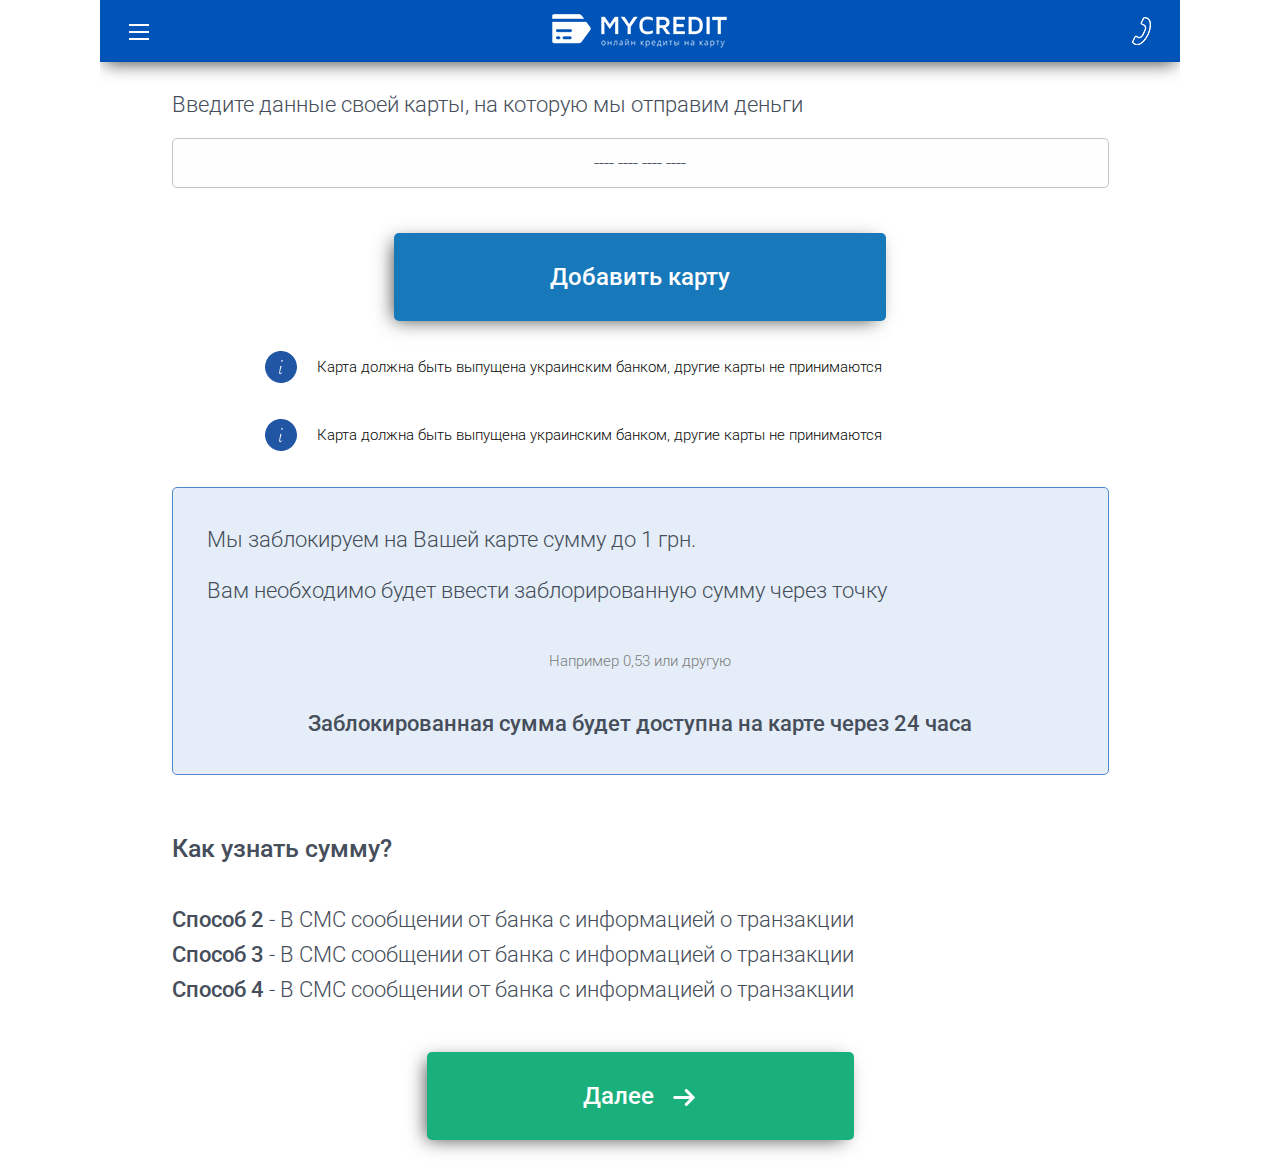
==== commit 243e753d: "15.05.2017" ====
--- a/add-cart.html
+++ b/add-cart.html
@@ -124,7 +124,16 @@
     <div class="overlay js-overlay"></div>
     <div id="example-tabs" style="display: none;"></div>
     <aside class="nav js-nav">
-        <div class="nav-top">Личный кабинет</div>
+        <div class="nav-top">Личный кабинет
+            <span class="js-close close">
+            <svg xmlns="http://www.w3.org/2000/svg" xmlns:xlink="http://www.w3.org/1999/xlink" width="512px" version="1.1" height="512px" viewBox="0 0 64 64" enable-background="new 0 0 64 64">
+    <g>
+        <path fill="#FFFFFF" d="M28.941,31.786L0.613,60.114c-0.787,0.787-0.787,2.062,0,2.849c0.393,0.394,0.909,0.59,1.424,0.59   c0.516,0,1.031-0.196,1.424-0.59l28.541-28.541l28.541,28.541c0.394,0.394,0.909,0.59,1.424,0.59c0.515,0,1.031-0.196,1.424-0.59   c0.787-0.787,0.787-2.062,0-2.849L35.064,31.786L63.41,3.438c0.787-0.787,0.787-2.062,0-2.849c-0.787-0.786-2.062-0.786-2.848,0   L32.003,29.15L3.441,0.59c-0.787-0.786-2.061-0.786-2.848,0c-0.787,0.787-0.787,2.062,0,2.849L28.941,31.786z" />
+    </g>
+</svg>
+
+        </span>
+        </div>
         <ul class="nav-menu">
             <li class="nav-item">
                 <a href="" class="nav-link">
@@ -203,7 +212,7 @@
                     <form action="">
                         <input class="text-center" type="text" placeholder="---- ---- ---- ----" id="card-number">
                         <div class="text-center registration-btn">
-                            <a class="button large" href="#">Далее</a>
+                            <a class="button large" href="#">Добавить карту</a>
                         </div>
                     </form>
                 </div>
@@ -270,7 +279,20 @@
                     <li><strong>Способ 4</strong> - В СМС сообщении от банка с информацией о транзакции</li>
                 </ul>
                 <div class="text-center registration-btn">
-                    <a class="button success large" href="#">Далее</a>
+                    <a class="button success large" href="#">Далее <svg version="1.1" id="Шар_1" xmlns="http://www.w3.org/2000/svg" xmlns:xlink="http://www.w3.org/1999/xlink" x="0px" y="0px"
+     width="144.139px" height="113.832px" viewBox="0 0 144.139 113.832" enable-background="new 0 0 144.139 113.832"
+     xml:space="preserve">
+<path fill-rule="evenodd" clip-rule="evenodd" fill="#fff" d="M86.08,113.832c-0.48-0.111-0.961-0.217-1.439-0.338
+    c-7.293-1.867-10.148-10.809-5.285-16.559c0.32-0.381,0.672-0.738,1.023-1.09c9.266-9.27,18.531-18.535,27.805-27.795
+    c0.225-0.225,0.518-0.38,0.779-0.567c-0.051-0.098-0.1-0.195-0.148-0.293c-0.33,0-0.66,0-0.99,0
+    c-32.324,0-64.648-0.005-96.972,0.008c-3.456,0.001-6.384-1.145-8.527-3.886c-2.578-3.301-3.032-6.99-1.258-10.764
+    c1.806-3.84,5.013-5.75,9.252-5.915c0.35-0.013,0.698-0.004,1.048-0.004c32.125,0,64.249,0,96.374,0c0.346,0,0.691,0,1.242,0
+    c-0.309-0.331-0.494-0.54-0.691-0.737c-9.336-9.338-18.664-18.684-28.014-28.007c-2.18-2.172-3.365-4.727-3.332-7.818
+    c0.053-4.905,3.785-9.184,8.643-9.925C85.755,0.116,85.916,0.049,86.08,0c0.748,0,1.498,0,2.246,0
+    c0.066,0.034,0.129,0.091,0.197,0.101c2.588,0.329,4.658,1.592,6.475,3.426c5.48,5.531,11.002,11.021,16.508,16.526
+    c9.828,9.828,19.664,19.648,29.48,29.489c4.133,4.142,4.225,10.492,0.146,14.58c-15.561,15.6-31.152,31.17-46.734,46.749
+    c-1.281,1.281-2.816,2.131-4.559,2.605c-0.5,0.137-1.01,0.238-1.514,0.355C87.578,113.832,86.828,113.832,86.08,113.832z"/>
+</svg></a>
                 </div>
             </div>
         </main>
@@ -283,6 +305,7 @@
     <script src="js/jquery.prettydropdowns.js"></script>
     <script src="js/jquery.maskedinput.min.js"></script>
     <script src="js/validate.js"></script>
+    <script src="js/foundation-datepicker.min.js "></script>
     <script src="js/main.js"></script>
 </body>
 
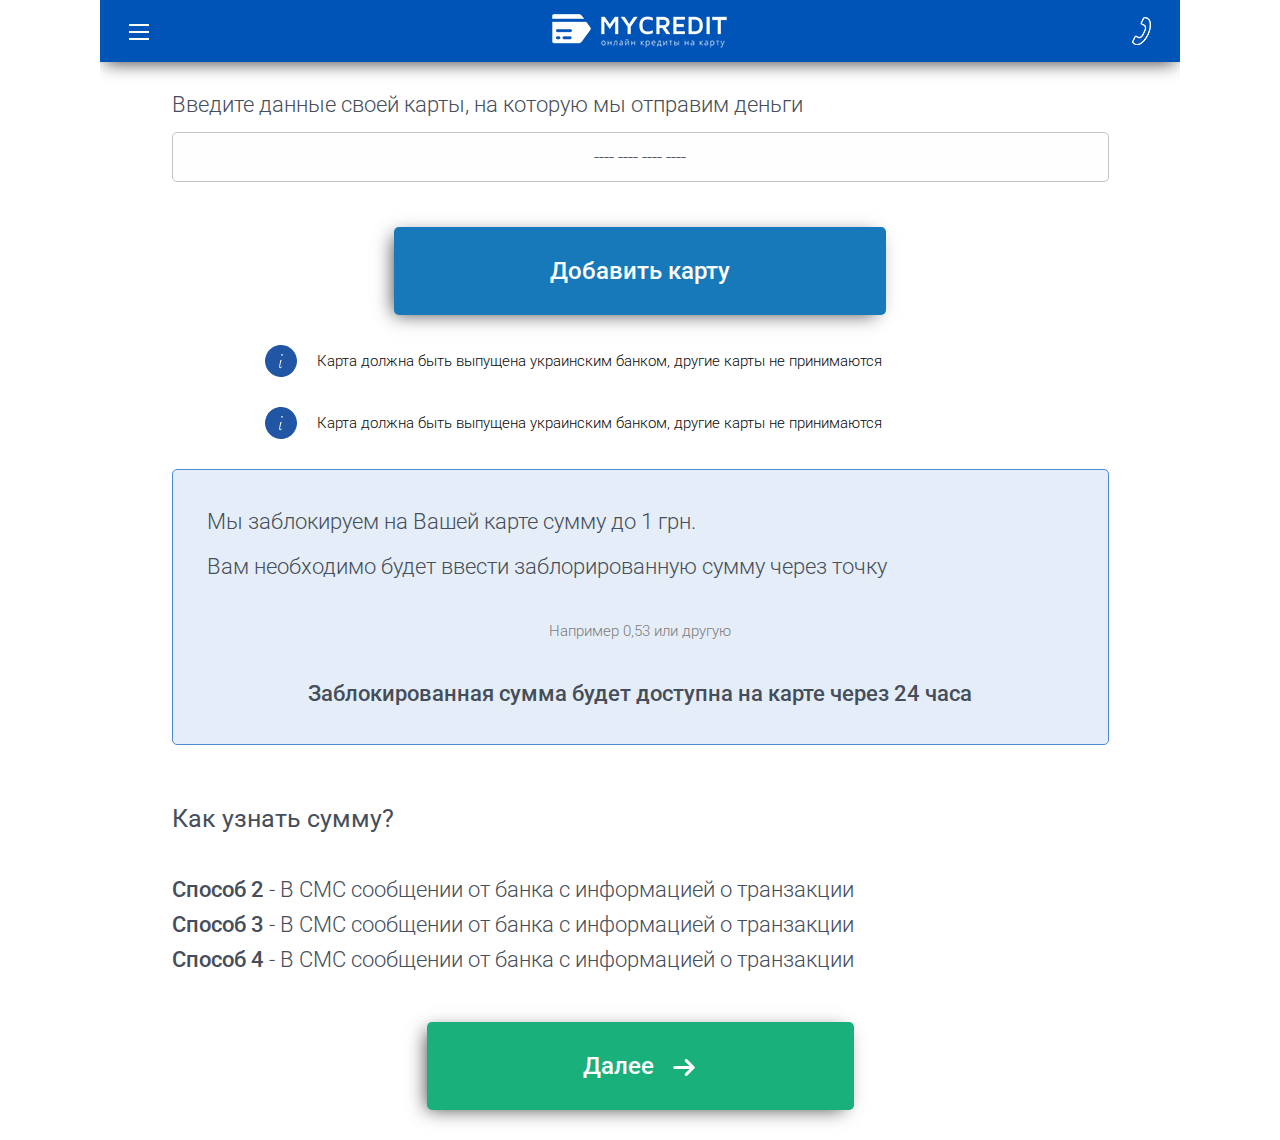
==== commit afc09bdb: "19.05.2017" ====
--- a/add-cart.html
+++ b/add-cart.html
@@ -1,312 +1,312 @@
-<!doctype html>
-<html class="no-js" lang="en">
-
-<head>
-    <meta charset="utf-8">
-    <meta name="viewport" content="width=device-width, initial-scale=1.0">
-    <meta http-equiv="x-ua-compatible" content="ie=edge">
-    <meta name="viewport" content="width=device-width, initial-scale=1.0">
-    <title>Foundation for Sites</title>
-    <link href="https://fonts.googleapis.com/css?family=Roboto:300,300i,400,400i,500,500i,700,700i,900" rel="stylesheet">
-    <link rel="stylesheet" href="css/app.css">
-</head>
-
-<body>
-    <svg style="position: absolute; width: 0; height: 0; overflow: hidden;" version="1.1" xmlns="http://www.w3.org/2000/svg">
-        <defs>
-            <symbol id="icon-arrow_blue" viewBox="0 0 32 32">
-                <title>arrow_blue</title>
-                <path fill="#2156a4" style="fill: var(--color1, #2156a4)" d="M10.467 31.811c-0.050-0.030-0.097-0.065-0.149-0.088-0.95-0.424-1.211-1.468-0.548-2.272 1.189-1.441 2.391-2.873 3.588-4.309 2.48-2.974 4.958-5.95 7.446-8.917 0.172-0.205 0.158-0.323-0.007-0.519-3.597-4.302-7.188-8.607-10.772-12.92-0.229-0.276-0.461-0.587-0.567-0.922-0.196-0.622 0.135-1.281 0.701-1.578 0.585-0.308 1.274-0.186 1.726 0.343 0.809 0.948 1.6 1.91 2.398 2.867 3.145 3.772 6.291 7.542 9.429 11.32 0.214 0.259 0.364 0.571 0.542 0.859 0 0.196 0 0.391 0 0.587-0.171 0.278-0.312 0.581-0.518 0.829-3.853 4.635-7.717 9.26-11.571 13.893-0.293 0.353-0.601 0.665-1.039 0.826-0.22 0-0.44 0-0.66 0z"></path>
-            </symbol>
-            <symbol id="icon-arrow_button" viewBox="0 0 41 32">
-                <title>arrow_button</title>
-                <path fill="#2156a4" style="fill: var(--color1, #2156a4)" d="M24.198 32c-0.135-0.031-0.27-0.061-0.405-0.095-2.050-0.525-2.853-3.039-1.486-4.655 0.090-0.107 0.189-0.207 0.288-0.306 2.605-2.606 5.209-5.21 7.816-7.814 0.063-0.063 0.146-0.107 0.219-0.159-0.014-0.028-0.028-0.055-0.042-0.082-0.093 0-0.186 0-0.278 0-9.087 0-18.174-0.001-27.26 0.002-0.972 0-1.795-0.322-2.397-1.092-0.725-0.928-0.852-1.965-0.354-3.026 0.508-1.079 1.409-1.616 2.601-1.663 0.098-0.004 0.196-0.001 0.295-0.001 9.031 0 18.061 0 27.092 0 0.097 0 0.194 0 0.349 0-0.087-0.093-0.139-0.152-0.194-0.207-2.625-2.625-5.247-5.252-7.875-7.873-0.613-0.611-0.946-1.329-0.937-2.198 0.015-1.379 1.064-2.582 2.43-2.79 0.046-0.007 0.092-0.026 0.138-0.040 0.21 0 0.421 0 0.631 0 0.019 0.010 0.036 0.026 0.055 0.028 0.728 0.092 1.309 0.448 1.82 0.963 1.541 1.555 3.093 3.098 4.641 4.646 2.763 2.763 5.528 5.523 8.287 8.29 1.162 1.164 1.188 2.949 0.041 4.099-4.374 4.385-8.757 8.762-13.138 13.142-0.36 0.36-0.792 0.599-1.282 0.732-0.141 0.038-0.284 0.067-0.426 0.1-0.21 0-0.421 0-0.631 0z"></path>
-            </symbol>
-            <symbol id="icon-burger" viewBox="0 0 32 32">
-                <title>burger</title>
-                <path fill="#2156a4" style="fill: var(--color1, #2156a4)" d="M31.947 15.115c-0.404-7.144-5.414-12.947-12.054-14.618-1.051-0.265-2.119-0.426-3.204-0.459-0.084-0.003-0.167-0.024-0.251-0.037-0.292 0-0.584 0-0.876 0-0.302 0.026-0.604 0.053-0.906 0.077-2.306 0.185-4.476 0.832-6.478 1.986-4.057 2.338-6.643 5.796-7.755 10.346-0.231 0.946-0.356 1.909-0.386 2.884-0.002 0.077-0.024 0.154-0.037 0.231 0 0.316 0 0.633 0 0.95 0.026 0.284 0.053 0.567 0.076 0.85 0.25 3.039 1.282 5.787 3.11 8.223 2.263 3.017 5.234 4.999 8.886 5.948 1.049 0.273 2.117 0.429 3.202 0.466 0.096 0.004 0.192 0.025 0.287 0.038 0.292 0 0.584 0 0.876 0 0.296-0.026 0.592-0.054 0.888-0.077 2.237-0.177 4.349-0.793 6.306-1.887 4.007-2.242 6.623-5.589 7.829-10.024 0.436-1.603 0.58-3.244 0.487-4.898zM15.805 22.98c-0.47 0.427-0.995 0.3-1.334-0.242-0.295-0.471-0.336-0.997-0.252-1.516 0.309-1.927 0.648-3.85 0.974-5.775 0.021-0.124 0.077-0.2 0.2-0.249 0.398-0.161 0.79-0.336 1.236-0.527-0.124 0.484-0.234 0.912-0.343 1.339-0.342 1.333-0.693 2.664-1.020 4.001-0.127 0.518-0.227 1.047-0.132 1.586 0.022 0.124 0.057 0.25 0.111 0.363 0.141 0.3 0.375 0.384 0.658 0.213 0.221-0.134 0.42-0.309 0.619-0.477 0.171-0.144 0.329-0.305 0.507-0.47 0.059 0.052 0.134 0.118 0.249 0.219-0.496 0.524-0.952 1.065-1.471 1.536zM17.003 10.79c-0.453-0.001-0.831-0.393-0.831-0.861 0-0.476 0.369-0.845 0.843-0.842s0.814 0.356 0.815 0.844c0.001 0.481-0.364 0.86-0.827 0.859z"></path>
-            </symbol>
-            <symbol id="icon-check_grey" viewBox="0 0 33 32">
-                <title>check_grey</title>
-                <path fill="#c9c7cd" style="fill: var(--color2, #c9c7cd)" d="M0 17.534c0.020-0.059 0.045-0.116 0.059-0.176 0.466-2.062 2.928-2.844 4.539-1.477 0.924 0.784 1.923 1.481 2.891 2.213 1.471 1.112 2.944 2.221 4.417 3.331 0.073 0.054 0.147 0.106 0.231 0.168 0.739-0.967 1.471-1.923 2.202-2.88 4.483-5.869 8.965-11.739 13.447-17.608 0.447-0.586 1.033-0.939 1.762-1.055 0.052-0.008 0.101-0.033 0.152-0.049 0.164 0 0.329 0 0.493 0 0.070 0.018 0.139 0.037 0.209 0.053 1.126 0.26 1.936 0.893 2.342 1.997 0.056 0.152 0.089 0.314 0.133 0.471 0 0.237 0 0.475 0 0.712-0.168 0.409-0.277 0.856-0.513 1.221-3.678 5.694-7.373 11.377-11.065 17.063-1.947 3-3.897 5.998-5.841 9-0.432 0.666-0.97 1.186-1.774 1.359-0.23 0.050-0.464 0.083-0.696 0.124-0.183 0-0.365 0-0.548 0-0.859-0.13-1.537-0.565-2.103-1.214-3.031-3.473-6.064-6.944-9.106-10.408-0.532-0.605-1.070-1.196-1.23-2.022 0-0.274 0-0.548 0-0.822z"></path>
-            </symbol>
-            <symbol id="icon-credi_card_hand" viewBox="0 0 32 32">
-                <title>credi_card_hand</title>
-                <path fill="#2156a4" style="fill: var(--color1, #2156a4)" d="M18.12 25.388c-0.136 0-0.272 0-0.408 0-0.131-0.028-0.262-0.055-0.393-0.083-0.681-0.144-1.202-0.517-1.566-1.128-0.678 0.405-1.387 0.615-2.158 0.546-0.787-0.069-1.435-0.391-1.835-1.089-0.303 0.105-0.574 0.212-0.852 0.292-1.366 0.393-2.764 0.365-4.165 0.326-1.623-0.044-3.247-0.066-4.859 0.176-0.469 0.071-0.841-0.057-1.161-0.383-0.294-0.299-0.316-0.685-0.009-0.972 0.154-0.144 0.375-0.267 0.58-0.295 0.673-0.090 1.352-0.174 2.029-0.184 1.671-0.025 3.343-0.007 5.014-0.007 1.345 0 2.585-0.343 3.622-1.22 0.724-0.613 1.416-1.269 2.079-1.948 0.286-0.293 0.573-0.53 0.953-0.684 1.218-0.49 2.42-1.021 3.451-1.853 0.327-0.264 0.61-0.597 0.859-0.938 0.26-0.356 0.281-0.774 0.012-1.145-0.243-0.335-0.628-0.308-0.964-0.225-0.553 0.137-1.106 0.299-1.63 0.519-2.494 1.051-4.978 2.125-7.467 3.189-0.061 0.026-0.13 0.042-0.196 0.047-0.408 0.038-0.845-0.231-0.95-0.58-0.117-0.393 0.108-0.877 0.521-1.062 0.469-0.211 0.944-0.408 1.424-0.593 0.193-0.074 0.252-0.18 0.251-0.384-0.008-2.216-0.005-4.432-0.005-6.648 0-0.086 0-0.172 0-0.261-0.283-0.124-0.549-0.13-0.8 0.011-0.321 0.18-0.644 0.363-0.94 0.58-0.438 0.322-0.843 0.689-1.279 1.014-1.727 1.291-3.46 2.575-5.194 3.858-0.265 0.196-0.529 0.401-0.817 0.558-0.438 0.239-0.925 0.097-1.17-0.304-0.24-0.394-0.129-0.839 0.287-1.144 1.466-1.073 2.933-2.145 4.397-3.22 1.103-0.812 2.198-1.635 3.305-2.442 0.771-0.562 1.609-0.897 2.592-0.709 0.076 0.014 0.206-0.050 0.253-0.118 0.697-1.011 1.66-1.467 2.88-1.465 4.54 0.009 9.078 0.004 13.617 0.004 0.437 0 0.875-0.009 1.312 0.006 1.456 0.050 2.711 1.031 3.116 2.428 0.053 0.185 0.094 0.373 0.14 0.56 0 3.227 0 6.454 0 9.681-0.017 0.033-0.041 0.066-0.048 0.101-0.312 1.736-1.594 2.816-3.353 2.82-0.99 0.003-1.981 0.005-2.971-0.003-0.203-0.002-0.302 0.039-0.358 0.261-0.18 0.712-0.496 1.362-0.952 1.944-0.876 1.117-2.522 1.61-3.82 0.908-0.428 0.468-0.92 0.857-1.536 1.055-0.273 0.088-0.56 0.136-0.841 0.203zM30.080 11.044c-6.028 0-12.019 0-18.018 0 0 1.388 0 2.753 0 4.141 0.062-0.019 0.108-0.028 0.15-0.046 1.215-0.538 2.434-1.069 3.644-1.619 0.845-0.384 1.701-0.708 2.641-0.755 1.447-0.073 2.527 0.758 2.742 2.177 0.153 1.012-0.249 1.866-0.912 2.605-0.571 0.637-1.279 1.1-2.016 1.52-0.088 0.050-0.174 0.104-0.319 0.191 0.135 0.007 0.199 0.014 0.263 0.014 3.44 0 6.881 0.002 10.321-0.001 0.89-0.001 1.522-0.609 1.522-1.454 0-2.157-0.002-4.315-0.004-6.472 0-0.095-0.008-0.19-0.013-0.3zM12.093 9.327c6.080 0 12.099 0 18.114 0 0.25-1.403-0.631-2.175-1.747-2.168-4.857 0.033-9.714 0.014-14.571 0.015-0.136 0-0.272-0-0.408 0.011-0.648 0.054-1.181 0.497-1.311 1.137-0.064 0.318-0.052 0.652-0.076 1.005zM17.424 20.971c-0.193 0.677-0.373 1.357-0.241 2.077 0.044 0.238 0.157 0.416 0.41 0.472 0.712 0.156 1.719-0.462 1.854-1.18 0.084-0.443 0.083-0.902 0.122-1.369-0.709 0-1.414 0-2.145 0zM23.432 21.063c-0.044-0.022-0.059-0.037-0.075-0.037-0.397-0.003-0.794-0.005-1.191-0.005-0.83-0.001-0.83-0-0.942 0.825-0.11 0.806 0.228 1.066 0.984 0.756 0.089-0.037 0.177-0.081 0.255-0.136 0.496-0.35 0.746-0.864 0.968-1.403zM13.206 22.779c0.344 0.323 0.769 0.252 1.173 0.11 0.86-0.303 1.108-1.005 1.116-1.894-0.171 0.036-0.389 0.016-0.502 0.115-0.6 0.531-1.174 1.091-1.787 1.669z"></path>
-            </symbol>
-            <symbol id="icon-credit_history" viewBox="0 0 21 32">
-                <title>credit_history</title>
-                <path fill="#2156a4" style="fill: var(--color1, #2156a4)" d="M21.091 2.182c0 9.212 0 18.424 0 27.636-0.023 0.076-0.048 0.151-0.069 0.228-0.216 0.792-0.684 1.378-1.434 1.721-0.217 0.099-0.452 0.156-0.679 0.233-5.576 0-11.152 0-16.727 0-0.066-0.021-0.131-0.046-0.198-0.063-0.833-0.212-1.431-0.709-1.779-1.494-0.088-0.2-0.138-0.416-0.205-0.625 0-9.212 0-18.424 0-27.636 0.023-0.076 0.049-0.151 0.069-0.227 0.215-0.793 0.684-1.379 1.434-1.722 0.216-0.099 0.451-0.157 0.678-0.233 5.576 0 11.152 0 16.727 0 0.066 0.021 0.131 0.045 0.198 0.063 0.833 0.213 1.429 0.709 1.777 1.494 0.088 0.2 0.138 0.416 0.206 0.626zM19.615 25.441c0-6.794 0-13.565 0-20.326-6.064 0-12.107 0-18.144 0 0 6.787 0 13.55 0 20.326 6.052 0 12.087 0 18.144 0zM1.455 26.924c0 0.84-0.004 1.665 0.001 2.49 0.004 0.688 0.45 1.13 1.146 1.131 5.292 0.002 10.585 0.001 15.876 0 0.712-0 1.153-0.443 1.157-1.152 0.004-0.747 0.002-1.495-0-2.242 0-0.077-0.014-0.153-0.021-0.227-6.059 0-12.094 0-18.16 0zM19.636 3.622c0-0.294 0-0.574 0-0.854-0-0.924-0.385-1.312-1.3-1.312-5.191-0-10.382 0-15.573 0-0.091 0-0.182-0.003-0.273 0.002-0.495 0.026-0.921 0.336-0.989 0.823-0.061 0.44-0.013 0.895-0.013 1.342 6.047-0 12.083-0 18.148-0z"></path>
-                <path fill="#2156a4" style="fill: var(--color1, #2156a4)" d="M16.727 12.657c-0.828 0.828-1.592 1.592-2.355 2.356-1.185 1.186-2.37 2.371-3.556 3.556-0.427 0.426-0.78 0.439-1.24 0.047-0.637-0.544-1.272-1.089-1.923-1.646-0.097 0.084-0.189 0.162-0.278 0.242-1.001 0.911-2.001 1.822-3.002 2.733-0.067 0.062-0.134 0.123-0.203 0.182-0.356 0.304-0.807 0.295-1.083-0.020-0.266-0.305-0.227-0.75 0.104-1.055 0.579-0.534 1.164-1.061 1.747-1.591 0.695-0.632 1.389-1.264 2.085-1.895 0.44-0.399 0.768-0.4 1.224-0.010 0.628 0.538 1.257 1.074 1.85 1.581 1.842-1.842 3.666-3.666 5.502-5.501-0.579 0-1.17 0.006-1.76-0.002-0.377-0.005-0.709-0.316-0.745-0.67-0.032-0.318 0.209-0.661 0.539-0.753 0.086-0.024 0.179-0.028 0.269-0.028 1.151-0.002 2.302-0.003 3.454-0 0.523 0.001 0.824 0.304 0.825 0.829 0.003 1.152 0.003 2.303-0 3.454-0.001 0.465-0.308 0.806-0.718 0.812-0.424 0.005-0.733-0.339-0.735-0.824-0.002-0.572-0-1.143-0-1.796z"></path>
-                <path fill="#2156a4" style="fill: var(--color1, #2156a4)" d="M10.531 29.818c-0.603-0.007-1.087-0.507-1.076-1.112 0.011-0.604 0.512-1.083 1.119-1.069 0.591 0.014 1.065 0.504 1.062 1.096-0.003 0.603-0.501 1.092-1.105 1.085z"></path>
-            </symbol>
-            <symbol id="icon-exit" viewBox="0 0 32 32">
-                <title>exit</title>
-                <path fill="#2156a4" style="fill: var(--color1, #2156a4)" d="M1.077 15.631c0.21-0.271 0.382-0.585 0.636-0.805 1.437-1.245 2.885-2.478 4.354-3.685 0.236-0.194 0.591-0.323 0.896-0.333 0.352-0.011 0.61 0.264 0.712 0.617 0.112 0.387-0.007 0.717-0.312 0.977-0.82 0.697-1.643 1.392-2.463 2.089-0.103 0.088-0.201 0.182-0.388 0.352 0.25 0 0.396 0 0.543 0 3.985 0 7.971-0 11.956 0 0.815 0 1.252 0.317 1.25 0.905-0.001 0.591-0.43 0.9-1.252 0.9-3.986 0-7.971 0-11.956 0-0.147 0-0.293 0-0.567 0 0.69 0.587 1.281 1.090 1.872 1.593 0.33 0.281 0.667 0.554 0.99 0.843 0.427 0.38 0.485 0.904 0.159 1.303-0.331 0.405-0.89 0.444-1.34 0.064-1.562-1.315-3.12-2.633-4.668-3.964-0.18-0.156-0.284-0.401-0.423-0.604 0-0.084 0-0.168 0-0.252z"></path>
-                <path fill="#2156a4" style="fill: var(--color1, #2156a4)" d="M11.339 1.827c0 0.203 0 0.367 0 0.532 0 2.406 0.002 4.811-0.002 7.217-0.001 0.616-0.303 0.988-0.814 1.028-0.555 0.044-0.967-0.323-0.98-0.9-0.015-0.643-0.005-1.287-0.005-1.93-0-2.224-0.001-4.448 0.001-6.672 0.001-0.791 0.303-1.101 1.082-1.101 6.77-0.001 13.54-0.001 20.309 0 0.752 0 1.068 0.316 1.068 1.075 0.002 9.931 0.002 19.862 0 29.794-0 0.75-0.322 1.060-1.082 1.061-6.77 0.001-13.54 0.001-20.309-0.001-0.723 0-1.065-0.312-1.067-0.988-0.005-2.881-0-5.763-0.004-8.644-0.001-0.42 0.156-0.74 0.549-0.904 0.351-0.146 0.731-0.121 0.96 0.181 0.17 0.224 0.279 0.552 0.281 0.835 0.021 2.392 0.012 4.784 0.012 7.175 0 0.164 0 0.327 0 0.518 6.296 0 12.542 0 18.821 0 0-9.421 0-18.836 0-28.276-6.26 0-12.505 0-18.822 0z"></path>
-            </symbol>
-            <symbol id="icon-info" viewBox="0 0 32 32">
-                <title>info</title>
-                <path fill="#2156a4" style="fill: var(--color1, #2156a4)" d="M31.947 15.115c-0.404-7.144-5.414-12.947-12.054-14.618-1.051-0.265-2.119-0.426-3.204-0.459-0.084-0.003-0.167-0.024-0.251-0.037-0.292 0-0.584 0-0.876 0-0.302 0.026-0.604 0.053-0.906 0.077-2.306 0.185-4.476 0.832-6.478 1.986-4.057 2.338-6.643 5.796-7.755 10.346-0.231 0.946-0.356 1.909-0.386 2.884-0.002 0.077-0.024 0.154-0.037 0.231 0 0.316 0 0.633 0 0.95 0.026 0.284 0.053 0.567 0.076 0.85 0.25 3.039 1.282 5.787 3.11 8.223 2.263 3.017 5.234 4.999 8.886 5.948 1.049 0.273 2.117 0.429 3.202 0.466 0.096 0.004 0.192 0.025 0.287 0.038 0.292 0 0.584 0 0.876 0 0.296-0.026 0.592-0.054 0.888-0.077 2.237-0.177 4.349-0.793 6.306-1.887 4.007-2.242 6.623-5.589 7.829-10.024 0.436-1.603 0.58-3.244 0.487-4.898zM15.805 22.98c-0.47 0.427-0.995 0.3-1.334-0.242-0.295-0.471-0.336-0.997-0.252-1.516 0.309-1.927 0.648-3.85 0.974-5.775 0.021-0.124 0.077-0.2 0.2-0.249 0.398-0.161 0.79-0.336 1.236-0.527-0.124 0.484-0.234 0.912-0.343 1.339-0.342 1.333-0.693 2.664-1.020 4.001-0.127 0.518-0.227 1.047-0.132 1.586 0.022 0.124 0.057 0.25 0.111 0.363 0.141 0.3 0.375 0.384 0.658 0.213 0.221-0.134 0.42-0.309 0.619-0.477 0.171-0.144 0.329-0.305 0.507-0.47 0.059 0.052 0.134 0.118 0.249 0.219-0.496 0.524-0.952 1.065-1.471 1.536zM17.003 10.79c-0.453-0.001-0.831-0.393-0.831-0.861 0-0.476 0.369-0.845 0.843-0.842s0.814 0.356 0.815 0.844c0.001 0.481-0.364 0.86-0.827 0.859z"></path>
-            </symbol>
-            <symbol id="icon-lock_registration" viewBox="0 0 22 32">
-                <title>lock_registration</title>
-                <path fill="#2156a4" style="fill: var(--color1, #2156a4)" d="M11.787 32c-0.498 0-0.996 0-1.493 0-0.059-0.015-0.116-0.039-0.176-0.044-1.516-0.118-2.951-0.529-4.278-1.267-3.045-1.694-4.939-4.249-5.634-7.674-0.091-0.449-0.138-0.908-0.205-1.362 0-0.462 0-0.925 0-1.387 0.021-0.157 0.044-0.314 0.063-0.472 0.413-3.321 1.983-5.953 4.708-7.893 0.149-0.106 0.2-0.213 0.199-0.39-0.006-1.91-0.011-3.82 0.002-5.731 0.003-0.423 0.028-0.859 0.129-1.268 0.568-2.282 2.074-3.65 4.287-4.296 0.346-0.101 0.709-0.147 1.064-0.218 0.391 0 0.782 0 1.173 0 0.191 0.035 0.381 0.071 0.572 0.105 2.638 0.465 4.971 2.668 4.92 5.758-0.031 1.874-0.003 3.749-0.010 5.624-0.001 0.198 0.057 0.314 0.223 0.432 2.357 1.676 3.876 3.918 4.493 6.751 0.118 0.543 0.172 1.1 0.256 1.651 0 0.427 0 0.854 0 1.28-0.016 0.077-0.033 0.153-0.047 0.23-0.129 0.723-0.178 1.471-0.398 2.165-1.338 4.223-4.182 6.833-8.514 7.797-0.438 0.097-0.889 0.139-1.334 0.207zM11.016 30.89c5.475 0.025 9.929-4.416 9.95-9.919 0.020-5.422-4.439-9.912-9.864-9.935-5.472-0.022-9.965 4.414-9.989 9.862-0.024 5.512 4.391 9.966 9.903 9.991zM6.077 11.109c3.326-1.574 6.616-1.567 9.914-0.007 0.005-0.090 0.011-0.15 0.011-0.211 0-1.76 0.002-3.52-0.001-5.279-0.001-0.88-0.27-1.677-0.769-2.397-1.275-1.837-3.789-2.587-5.992-1.804-1.722 0.612-3.255 2.231-3.168 4.485 0.031 0.825 0.005 1.653 0.005 2.48 0 0.897 0 1.794 0 2.733z"></path>
-                <path fill="#2156a4" style="fill: var(--color1, #2156a4)" d="M13.241 20.422c0 0.559 0.010 1.119-0.002 1.679-0.025 1.134-0.876 2.065-1.962 2.163-1.151 0.104-2.148-0.621-2.396-1.744-0.025-0.112-0.039-0.229-0.039-0.343-0.003-1.173-0.021-2.346 0.003-3.517 0.022-1.071 0.838-1.942 1.892-2.082 1.076-0.143 2.081 0.482 2.398 1.513 0.072 0.233 0.096 0.487 0.103 0.733 0.015 0.532 0.005 1.066 0.005 1.599-0-0-0.001-0-0.001-0zM9.931 20.413c0 0.523-0.003 1.047 0.001 1.571 0.005 0.69 0.462 1.179 1.101 1.183s1.11-0.485 1.113-1.171c0.005-1.056 0.006-2.112 0-3.169-0.004-0.684-0.479-1.177-1.114-1.173-0.633 0.004-1.095 0.5-1.1 1.187-0.004 0.524-0.001 1.047-0.001 1.571z"></path>
-            </symbol>
-            <symbol id="icon-logo01" viewBox="0 0 167 32">
-                <title>logo01</title>
-                <path fill="#003764" style="fill: var(--color3, #003764)" d="M50.897 28.013c0 0.675-0.165 1.214-0.494 1.59-0.329 0.375-0.779 0.569-1.364 0.569-0.36 0-0.689-0.090-0.958-0.27-0.285-0.18-0.495-0.434-0.644-0.764s-0.224-0.703-0.224-1.139c0-0.675 0.165-1.214 0.494-1.589s0.779-0.57 1.364-0.57c0.569 0 1.019 0.194 1.348 0.57 0.313 0.405 0.479 0.929 0.479 1.602zM47.6 28.013c0 0.571 0.12 1.019 0.375 1.334s0.614 0.479 1.064 0.479c0.465 0 0.809-0.165 1.064-0.479s0.375-0.764 0.375-1.334c0-0.569-0.119-1.018-0.375-1.333-0.254-0.315-0.614-0.479-1.064-0.479-0.464 0-0.809 0.164-1.064 0.479-0.239 0.3-0.375 0.749-0.375 1.333z"></path>
-                <path fill="#003764" style="fill: var(--color3, #003764)" d="M53.608 25.931v1.828h2.638v-1.828h0.374v4.167h-0.374v-2.009h-2.638v2.009h-0.375v-4.167h0.375z"></path>
-                <path fill="#003764" style="fill: var(--color3, #003764)" d="M62.075 30.098h-0.374v-3.806h-1.469c-0.074 1.003-0.164 1.782-0.284 2.307-0.105 0.524-0.255 0.914-0.434 1.168s-0.404 0.375-0.675 0.375c-0.105 0-0.18-0.015-0.255-0.030v-0.344c0.045 0.015 0.12 0.030 0.21 0.030 0.285 0 0.525-0.3 0.705-0.915 0.18-0.614 0.314-1.587 0.404-2.936h2.188v4.151h-0.016z"></path>
-                <path fill="#003764" style="fill: var(--color3, #003764)" d="M67.17 30.098l-0.090-0.66h-0.030c-0.21 0.269-0.419 0.464-0.644 0.57s-0.479 0.164-0.779 0.164c-0.404 0-0.718-0.105-0.959-0.314-0.224-0.21-0.344-0.494-0.344-0.868 0-0.405 0.165-0.72 0.51-0.944s0.825-0.344 1.469-0.36l0.794-0.029v-0.271c0-0.39-0.075-0.689-0.239-0.899-0.165-0.194-0.42-0.299-0.779-0.299-0.39 0-0.779 0.105-1.199 0.314l-0.135-0.329c0.464-0.21 0.914-0.314 1.363-0.314 0.464 0 0.794 0.119 1.020 0.36 0.224 0.239 0.344 0.614 0.344 1.109v2.772l-0.3-0.001zM65.642 29.827c0.449 0 0.794-0.12 1.049-0.374s0.39-0.614 0.39-1.064v-0.404l-0.734 0.029c-0.584 0.030-1.004 0.12-1.244 0.271-0.255 0.149-0.375 0.39-0.375 0.718 0 0.255 0.075 0.465 0.24 0.614 0.165 0.136 0.389 0.21 0.675 0.21z"></path>
-                <path fill="#003764" style="fill: var(--color3, #003764)" d="M70.346 25.931v3.012l-0.030 0.779 2.473-3.791h0.509v4.167h-0.36v-2.998l0.015-0.808-2.473 3.79h-0.494v-4.166h0.36v0.015h0.001zM71.636 25.347c-0.375 0-0.675-0.090-0.869-0.254s-0.314-0.449-0.345-0.824h0.331c0.044 0.285 0.119 0.479 0.254 0.599s0.344 0.179 0.629 0.179 0.494-0.060 0.629-0.179c0.136-0.12 0.225-0.314 0.255-0.584h0.344c-0.058 0.703-0.462 1.063-1.226 1.063z"></path>
-                <path fill="#003764" style="fill: var(--color3, #003764)" d="M76.251 25.931v1.828h2.637v-1.828h0.375v4.167h-0.374v-2.009h-2.637v2.009h-0.375v-4.167h0.374z"></path>
-                <path fill="#003764" style="fill: var(--color3, #003764)" d="M87.309 25.931h0.465l-1.873 2.023 1.992 2.143h-0.509l-1.963-2.113v2.113h-0.375v-4.167h0.39v2.023l1.872-2.022z"></path>
-                <path fill="#003764" style="fill: var(--color3, #003764)" d="M91.609 30.171c-0.644 0-1.109-0.239-1.408-0.719h-0.031l0.015 0.314c0.016 0.194 0.016 0.39 0.016 0.614v1.603h-0.375v-6.055h0.314l0.075 0.6h0.030c0.284-0.449 0.749-0.674 1.379-0.674 0.553 0 0.987 0.179 1.287 0.553s0.451 0.9 0.451 1.618c0 0.69-0.151 1.214-0.465 1.588-0.329 0.377-0.748 0.556-1.288 0.556zM91.609 29.843c0.42 0 0.75-0.165 0.989-0.48 0.24-0.314 0.344-0.764 0.344-1.333 0-1.229-0.434-1.827-1.318-1.827-0.479 0-0.84 0.133-1.064 0.403s-0.344 0.704-0.344 1.303v0.12c0 0.644 0.106 1.109 0.33 1.394 0.21 0.271 0.569 0.421 1.063 0.421z"></path>
-                <path fill="#003764" style="fill: var(--color3, #003764)" d="M97.364 30.171c-0.6 0-1.079-0.179-1.409-0.554-0.344-0.374-0.51-0.898-0.51-1.572 0-0.66 0.165-1.2 0.494-1.603 0.33-0.405 0.764-0.6 1.318-0.6 0.494 0 0.885 0.166 1.154 0.51 0.285 0.344 0.42 0.809 0.42 1.394v0.3h-2.997c0 0.57 0.135 1.004 0.405 1.303s0.629 0.45 1.123 0.45c0.24 0 0.45-0.015 0.629-0.044s0.404-0.105 0.689-0.21v0.344c-0.24 0.105-0.449 0.164-0.644 0.21-0.21 0.060-0.433 0.074-0.673 0.074zM97.244 26.186c-0.403 0-0.719 0.135-0.959 0.39-0.239 0.269-0.39 0.644-0.419 1.138h2.576c0-0.479-0.104-0.853-0.314-1.138-0.21-0.254-0.51-0.39-0.884-0.39z"></path>
-                <path fill="#003764" style="fill: var(--color3, #003764)" d="M104.556 31.506h-0.374v-1.409h-3.192v1.409h-0.359v-1.769h0.269c0.344-0.494 0.614-1.049 0.809-1.692 0.194-0.644 0.284-1.349 0.299-2.113h2.009v3.806h0.554v1.769h-0.016v-0.001zM103.627 29.737v-3.445h-1.289c-0.060 1.378-0.39 2.532-1.004 3.445h2.293z"></path>
-                <path fill="#003764" style="fill: var(--color3, #003764)" d="M106.984 25.931v3.012l-0.029 0.779 2.472-3.791h0.51v4.167h-0.36v-2.998l0.015-0.808-2.472 3.79h-0.494v-4.166h0.36v0.015z"></path>
-                <path fill="#003764" style="fill: var(--color3, #003764)" d="M115.15 26.261h-1.393v3.837h-0.375v-3.837h-1.424v-0.33h3.178v0.33h0.014z"></path>
-                <path fill="#003764" style="fill: var(--color3, #003764)" d="M117.563 27.684h1.318c0.974 0 1.469 0.39 1.469 1.153 0 0.39-0.135 0.704-0.405 0.929s-0.66 0.329-1.184 0.329h-1.587v-4.167h0.374v1.753l0.016 0.001zM117.563 28.044v1.692h1.273c0.36 0 0.644-0.075 0.824-0.224s0.284-0.375 0.284-0.674c0-0.27-0.090-0.48-0.254-0.599-0.165-0.121-0.465-0.181-0.885-0.181h-1.242v-0.014zM121.459 30.098h-0.375v-4.167h0.375v4.167z"></path>
-                <path fill="#003764" style="fill: var(--color3, #003764)" d="M127.632 25.931v1.828h2.638v-1.828h0.375v4.167h-0.375v-2.009h-2.638v2.009h-0.374v-4.167h0.374z"></path>
-                <path fill="#003764" style="fill: var(--color3, #003764)" d="M135.754 30.098l-0.090-0.66h-0.030c-0.21 0.269-0.42 0.464-0.644 0.57s-0.48 0.164-0.779 0.164c-0.404 0-0.719-0.105-0.959-0.314-0.225-0.21-0.344-0.494-0.344-0.868 0-0.405 0.165-0.72 0.51-0.944s0.824-0.344 1.469-0.36l0.793-0.029v-0.271c0-0.39-0.075-0.689-0.239-0.899-0.165-0.194-0.42-0.299-0.779-0.299-0.39 0-0.78 0.105-1.2 0.314l-0.135-0.329c0.464-0.21 0.914-0.314 1.363-0.314 0.465 0 0.795 0.119 1.020 0.36 0.225 0.239 0.344 0.614 0.344 1.109v2.772l-0.299-0.001zM134.226 29.827c0.449 0 0.794-0.12 1.049-0.374s0.39-0.614 0.39-1.064v-0.404l-0.734 0.029c-0.584 0.030-1.003 0.12-1.244 0.271-0.254 0.149-0.375 0.39-0.375 0.718 0 0.255 0.075 0.465 0.24 0.614 0.148 0.136 0.375 0.21 0.673 0.21z"></path>
-                <path fill="#003764" style="fill: var(--color3, #003764)" d="M144.041 25.931h0.465l-1.872 2.023 1.992 2.143h-0.51l-1.961-2.113v2.113h-0.39v-4.167h0.39v2.023l1.887-2.022z"></path>
-                <path fill="#003764" style="fill: var(--color3, #003764)" d="M149.075 30.098l-0.090-0.66h-0.030c-0.21 0.269-0.419 0.464-0.644 0.57s-0.48 0.164-0.779 0.164c-0.405 0-0.72-0.105-0.959-0.314-0.225-0.21-0.344-0.494-0.344-0.868 0-0.405 0.164-0.72 0.509-0.944s0.825-0.344 1.468-0.36l0.794-0.029v-0.271c0-0.39-0.075-0.689-0.239-0.899-0.166-0.194-0.419-0.299-0.78-0.299-0.39 0-0.779 0.105-1.198 0.314l-0.136-0.329c0.465-0.21 0.916-0.314 1.364-0.314 0.464 0 0.793 0.119 1.018 0.36 0.225 0.239 0.344 0.614 0.344 1.109v2.772l-0.299-0.001zM147.547 29.827c0.45 0 0.795-0.12 1.048-0.374 0.255-0.255 0.39-0.614 0.39-1.064v-0.404l-0.734 0.029c-0.585 0.030-1.004 0.12-1.243 0.271-0.255 0.149-0.375 0.39-0.375 0.718 0 0.255 0.075 0.465 0.24 0.614 0.162 0.136 0.388 0.21 0.672 0.21z"></path>
-                <path fill="#003764" style="fill: var(--color3, #003764)" d="M153.676 30.171c-0.644 0-1.11-0.239-1.41-0.719h-0.030l0.016 0.314c0.014 0.194 0.014 0.39 0.014 0.614v1.603h-0.374v-6.055h0.314l0.075 0.6h0.029c0.285-0.449 0.75-0.674 1.379-0.674 0.554 0 0.989 0.179 1.29 0.553 0.299 0.375 0.448 0.9 0.448 1.618 0 0.69-0.149 1.214-0.464 1.588-0.328 0.377-0.762 0.556-1.286 0.556zM153.66 29.843c0.42 0 0.75-0.165 0.99-0.48s0.344-0.764 0.344-1.333c0-1.229-0.433-1.827-1.318-1.827-0.479 0-0.84 0.133-1.065 0.403s-0.344 0.704-0.344 1.303v0.12c0 0.644 0.106 1.109 0.33 1.394 0.21 0.271 0.569 0.421 1.063 0.421z"></path>
-                <path fill="#003764" style="fill: var(--color3, #003764)" d="M160.373 26.261h-1.394v3.837h-0.359v-3.837h-1.424v-0.33h3.176v0.33z"></path>
-                <path fill="#003764" style="fill: var(--color3, #003764)" d="M161.708 25.931h0.389l0.884 2.337c0.271 0.72 0.435 1.2 0.51 1.454h0.030c0.106-0.33 0.285-0.824 0.523-1.468l0.886-2.308h0.39l-1.874 4.839c-0.149 0.39-0.269 0.66-0.374 0.794s-0.225 0.24-0.361 0.315c-0.134 0.075-0.3 0.105-0.494 0.105-0.149 0-0.314-0.030-0.479-0.075v-0.329c0.149 0.044 0.314 0.059 0.479 0.059 0.135 0 0.24-0.029 0.344-0.090 0.105-0.059 0.194-0.149 0.27-0.284s0.179-0.329 0.285-0.614c0.104-0.285 0.179-0.464 0.21-0.54l-1.618-4.195z"></path>
-                <path fill="#003764" style="fill: var(--color3, #003764)" d="M46.931 19.333v-16.636h3.319l4.811 6.953 4.812-6.953h3.318v16.636h-3.002v-12.293l-5.143 7.359-5.143-7.359v12.307h-2.972v-0.014z"></path>
-                <path fill="#003764" style="fill: var(--color3, #003764)" d="M65.709 2.697h3.62l4.404 6.756 4.388-6.756h3.62l-6.5 9.5v7.135h-3.001v-7.135l-6.531-9.5z"></path>
-                <path fill="#0055b8" style="fill: var(--color4, #0055b8)" d="M84.063 14.596c-0.316-1.026-0.467-2.23-0.467-3.588s0.15-2.564 0.467-3.589c0.316-1.026 0.725-1.854 1.222-2.475 0.497-0.619 1.101-1.116 1.809-1.493 0.708-0.393 1.404-0.648 2.066-0.769 0.678-0.136 1.402-0.197 2.187-0.197 1.704 0 3.379 0.332 5.038 0.98v2.806c-1.585-0.723-3.168-1.102-4.782-1.102-0.754 0-1.388 0.060-1.915 0.196s-1.056 0.392-1.553 0.769c-0.513 0.378-0.889 0.982-1.163 1.795-0.271 0.815-0.39 1.841-0.39 3.064 0 1.236 0.135 2.26 0.39 3.061 0.258 0.814 0.649 1.402 1.163 1.796 0.512 0.377 1.026 0.634 1.553 0.769s1.178 0.195 1.915 0.195c1.6 0 3.197-0.361 4.782-1.102v2.791c-1.659 0.663-3.348 0.995-5.038 0.995-0.784 0-1.508-0.061-2.187-0.197-0.678-0.135-1.358-0.391-2.066-0.768-0.708-0.392-1.312-0.889-1.809-1.493-0.497-0.589-0.905-1.418-1.222-2.445z"></path>
-                <path fill="#0055b8" style="fill: var(--color4, #0055b8)" d="M99.899 19.333v-16.636h6.396c1.946 0 3.469 0.467 4.54 1.386 1.087 0.92 1.629 2.248 1.629 3.967 0 2.535-1.221 4.177-3.649 4.918l4.373 6.364h-3.62l-3.966-5.867h-2.685v5.867h-3.018zM102.902 10.72h3.318c1.010 0 1.809-0.179 2.382-0.543 0.573-0.36 0.86-1.041 0.86-2.050 0-1.026-0.287-1.72-0.86-2.067-0.573-0.362-1.371-0.527-2.382-0.527h-3.318v5.186z"></path>
-                <path fill="#0055b8" style="fill: var(--color4, #0055b8)" d="M116.19 19.333v-16.636h11.070v2.684h-8.069v4.207h6.997v2.821h-6.997v4.208h8.069v2.683h-11.070v0.033z"></path>
-                <path fill="#0055b8" style="fill: var(--color4, #0055b8)" d="M130.849 19.333v-16.636h5.746c2.578 0 4.525 0.708 5.868 2.127 1.327 1.417 2.004 3.483 2.004 6.213 0 2.714-0.662 4.781-1.99 6.182-1.327 1.419-3.288 2.128-5.868 2.128h-5.761v-0.014h-0.001zM133.836 16.648h2.744c1.735 0 2.971-0.439 3.725-1.313 0.754-0.876 1.146-2.308 1.146-4.298 0-2.004-0.377-3.454-1.146-4.33-0.755-0.873-2.007-1.312-3.725-1.312h-2.744v11.252z"></path>
-                <path fill="#0055b8" style="fill: var(--color4, #0055b8)" d="M148.133 19.333v-16.636h3.003v16.636h-3.003z"></path>
-                <path fill="#0055b8" style="fill: var(--color4, #0055b8)" d="M153.578 5.697v-3.001h13.635v3.001h-5.339v13.635h-3.002v-13.635h-5.293z"></path>
-                <path fill="#003764" style="fill: var(--color3, #003764)" d="M28.059 1.425c-0.568-0.784-1.828-1.425-2.797-1.425h-23.502c-0.97 0-1.762 0.792-1.762 1.762v2.792h30.333l-2.273-3.128z"></path>
-                <path fill="#0055b8" style="fill: var(--color4, #0055b8)" d="M36.229 12.669l-3.708-5.103h-32.522v18.861c0 0.97 0.792 1.762 1.762 1.762h23.502c0.969 0 2.228-0.642 2.797-1.425l8.17-11.244c0.568-0.785 0.568-2.067-0.001-2.851zM6.155 24.327h-1.386c-0.767 0-1.386-0.623-1.386-1.388s0.619-1.387 1.386-1.387h1.386c0.767 0 1.386 0.622 1.386 1.387 0.001 0.764-0.619 1.388-1.386 1.388zM16.959 24.327h-5.88c-0.766 0-1.386-0.623-1.386-1.388s0.619-1.387 1.386-1.387h5.88c0.766 0 1.386 0.622 1.386 1.387 0 0.764-0.619 1.388-1.386 1.388zM17.247 17.394h-12.478c-0.767 0-1.386-0.622-1.386-1.387s0.619-1.388 1.386-1.388h12.477c0.767 0 1.387 0.623 1.387 1.388s-0.619 1.387-1.386 1.387z"></path>
-            </symbol>
-            <symbol id="icon-moi_dannye" viewBox="0 0 24 32">
-                <title>moi_dannye</title>
-                <path fill="#2156a4" style="fill: var(--color1, #2156a4)" d="M0 11.385c0.105-0.627 0.182-1.26 0.32-1.88 1.098-4.921 5.177-8.681 10.164-9.382 6.621-0.931 12.693 3.509 13.824 10.108 1.127 6.58-3.456 12.991-10.038 14.039-6.51 1.036-12.534-3.028-13.974-9.438-0.135-0.599-0.199-1.214-0.296-1.822 0-0.541 0-1.084 0-1.626zM20.181 19.289c3.688-4.065 3.725-10.757-0.748-14.905-4.365-4.047-11.303-3.68-15.195 0.798-4.015 4.621-3.124 10.991 0.316 14.388 0.586-0.649 1.352-1.032 2.119-1.411 0.436-0.215 0.886-0.404 1.324-0.617 0.525-0.255 0.987-0.584 1.258-1.127 0.135-0.27 0.127-0.473-0.099-0.721-1.797-1.983-1.916-5.13-0.293-7.257 1.806-2.367 5.091-2.449 6.959-0.174 1.796 2.188 1.723 5.428-0.195 7.505-0.262 0.284-0.234 0.486-0.045 0.754 0.338 0.479 0.818 0.759 1.341 0.988 1.139 0.497 2.315 0.925 3.257 1.778zM5.691 20.615c4.077 3.305 10.107 2.764 13.351-0.268-0.233-0.152-0.446-0.322-0.685-0.441-0.6-0.299-1.204-0.592-1.82-0.856-1.059-0.452-2.008-1.023-2.482-2.058-0.583 0.084-1.126 0.229-1.667 0.223-0.55-0.006-1.098-0.162-1.67-0.256-0.431 1.032-1.29 1.649-2.306 2.112-0.708 0.323-1.4 0.681-2.086 1.048-0.23 0.123-0.418 0.323-0.636 0.495zM15.552 11.937c0.011-0.991-0.291-1.877-0.912-2.647-1.168-1.448-3.109-1.497-4.353-0.115-1.36 1.51-1.326 4.086 0.075 5.56 1.187 1.249 2.962 1.252 4.14-0.008 0.729-0.782 1.038-1.732 1.050-2.789z"></path>
-                <path fill="#2156a4" style="fill: var(--color1, #2156a4)" d="M7.349 32c-0.272-0.182-0.528-0.372-0.533-0.75-0.005-0.432 0.289-0.771 0.72-0.809 0.054-0.004 0.108-0.002 0.163-0.002 3.152 0 6.303-0.001 9.455 0.001 0.61 0 1.021 0.445 0.842 0.97-0.077 0.228-0.33 0.396-0.502 0.59-3.382 0-6.763 0-10.145 0z"></path>
-                <path fill="#2156a4" style="fill: var(--color1, #2156a4)" d="M12.42 26.928c2.469 0 4.938 0.002 7.407-0.003 0.329-0 0.599 0.092 0.776 0.378 0.298 0.481-0.009 1.107-0.573 1.179-0.064 0.009-0.13 0.006-0.195 0.006-4.938 0-9.877 0-14.815-0-0.529 0-0.865-0.286-0.887-0.744-0.022-0.474 0.324-0.814 0.846-0.815 1.548-0.004 3.097-0.001 4.646-0.001 0.932-0 1.863-0 2.794-0z"></path>
-            </symbol>
-            <symbol id="icon-my_credits" viewBox="0 0 32 32">
-                <title>my_credits</title>
-                <path fill="#2156a4" style="fill: var(--color1, #2156a4)" d="M25.396 32c-7.642 0-15.284 0-22.926 0-0.050-0.016-0.098-0.039-0.149-0.047-1.128-0.167-2.001-0.976-2.246-2.086-0.025-0.112-0.050-0.225-0.074-0.337 0-4.958 0-9.915 0-14.873 0.015-0.050 0.034-0.099 0.043-0.151 0.265-1.479 1.276-2.33 2.78-2.335 0.895-0.003 1.79-0.007 2.684 0.004 0.224 0.003 0.38-0.062 0.539-0.222 3.693-3.697 7.394-7.387 11.089-11.081 0.404-0.404 0.87-0.681 1.428-0.802 0.112-0.024 0.224-0.048 0.336-0.072 0.125 0 0.25 0 0.376 0 0.953 0.099 1.606 0.681 2.248 1.328 3.060 3.082 6.134 6.15 9.216 9.211 0.599 0.595 1.16 1.191 1.261 2.079 0 0.125 0 0.25 0 0.376-0.016 0.067-0.038 0.134-0.048 0.202-0.107 0.701-0.389 1.306-0.905 1.81-0.979 0.956-1.935 1.936-2.913 2.893-0.2 0.196-0.284 0.39-0.283 0.673 0.010 3.56 0.009 7.121 0.005 10.681-0.001 1.318-0.839 2.372-2.099 2.664-0.12 0.028-0.241 0.055-0.361 0.082zM26.077 19.287c-8.114 0-16.188 0-24.278 0 0 0.122 0 0.22 0 0.318 0 3.168-0 6.335 0 9.503 0 0.789 0.314 1.102 1.108 1.102 7.356 0 14.711 0 22.067 0 0.783 0 1.102-0.322 1.102-1.111 0-3.168 0-6.336 0-9.503 0-0.097 0-0.194 0-0.309zM26.045 17.472c0.013-0.045 0.028-0.070 0.028-0.095 0.002-0.85 0.015-1.7-0.002-2.549-0.011-0.554-0.387-0.88-0.97-0.88-7.444-0.001-14.888-0.001-22.331 0-0.62 0-0.963 0.342-0.969 0.962-0.005 0.519-0.001 1.038-0.001 1.557 0 0.329 0 0.659 0 1.005 8.097 0 16.164 0 24.246 0zM27.833 15.595c0.029 0.007 0.057 0.014 0.086 0.022 0.65-0.653 1.299-1.306 1.949-1.959 0.509-0.512 0.508-0.965-0.007-1.479-2.266-2.264-4.531-4.527-6.797-6.79-0.063-0.063-0.128-0.121-0.153-0.145-2.315 2.321-4.619 4.632-6.909 6.929 0.039 0 0.126 0 0.214 0 1.78 0 3.56 0 5.34 0 1.199 0 2.398-0.006 3.596 0.002 1.434 0.010 2.524 0.991 2.676 2.414 0.036 0.332 0.005 0.671 0.005 1.007zM21.615 3.942c-0.669-0.668-1.297-1.317-1.951-1.938-0.353-0.335-0.862-0.285-1.229 0.082-3.305 3.3-6.609 6.602-9.912 9.904-0.044 0.044-0.076 0.1-0.137 0.182 1.597 0 3.144-0.004 4.691 0.005 0.207 0.001 0.347-0.068 0.488-0.21 2.541-2.546 5.086-5.088 7.63-7.63 0.127-0.126 0.26-0.245 0.42-0.395z"></path>
-                <path fill="#2156a4" style="fill: var(--color1, #2156a4)" d="M22.264 28.421c-0.215 0-0.432 0.021-0.643-0.004-0.455-0.055-0.782-0.442-0.773-0.885 0.009-0.449 0.343-0.831 0.799-0.859 0.41-0.025 0.824-0.026 1.233 0.003 0.452 0.031 0.787 0.425 0.787 0.87 0 0.436-0.318 0.813-0.76 0.869-0.211 0.027-0.428 0.004-0.643 0.004 0 0.001 0 0.002 0 0.003z"></path>
-                <path fill="#2156a4" style="fill: var(--color1, #2156a4)" d="M5.623 26.673c0.215 0 0.431-0.021 0.643 0.004 0.426 0.050 0.738 0.417 0.75 0.849 0.012 0.424-0.29 0.836-0.715 0.875-0.46 0.041-0.93 0.041-1.39-0.001-0.421-0.039-0.726-0.458-0.712-0.878 0.014-0.429 0.33-0.798 0.754-0.845 0.221-0.025 0.447-0.004 0.67-0.004z"></path>
-                <path fill="#2156a4" style="fill: var(--color1, #2156a4)" d="M11.15 28.445c-0.218-0.010-0.444-0.002-0.664-0.035-0.441-0.066-0.738-0.441-0.729-0.89 0.009-0.444 0.327-0.817 0.775-0.846 0.418-0.028 0.841-0.028 1.259 0.001 0.44 0.031 0.765 0.414 0.772 0.852 0.007 0.441-0.3 0.821-0.739 0.884-0.22 0.032-0.446 0.023-0.674 0.034z"></path>
-                <path fill="#2156a4" style="fill: var(--color1, #2156a4)" d="M16.712 26.672c0.214 0 0.431-0.020 0.643 0.004 0.432 0.048 0.742 0.407 0.753 0.84 0.012 0.45-0.281 0.848-0.724 0.888s-0.895 0.040-1.338 0.003c-0.451-0.038-0.761-0.451-0.744-0.902 0.017-0.436 0.348-0.795 0.793-0.836 0.204-0.019 0.411-0.003 0.617-0.003 0 0.002 0 0.003 0 0.005z"></path>
-            </symbol>
-            <symbol id="icon-pen_grey" viewBox="0 0 34 32">
-                <title>pen_grey</title>
-                <path fill="#c9c7cd" style="fill: var(--color2, #c9c7cd)" d="M34.073 31.855c-1.31-0.005-2.62-0.009-3.929-0.014-0.121-0-0.243 0-0.384 0 0-1.44 0-2.849 0-4.318 1.437 0 2.875 0 4.313 0 0 1.444 0 2.888 0 4.332z"></path>
-                <path fill="#c9c7cd" style="fill: var(--color2, #c9c7cd)" d="M20.165 10.364c-0.146 0.229-0.272 0.429-0.4 0.626-4.005 6.167-8.010 12.334-12.021 18.497-0.087 0.134-0.238 0.264-0.387 0.314-2.090 0.706-4.184 1.398-6.278 2.091-0.113 0.038-0.23 0.065-0.383 0.107-0.055-0.528-0.109-1.016-0.157-1.504-0.182-1.826-0.366-3.653-0.538-5.479-0.013-0.139 0.037-0.308 0.114-0.427 3.454-5.332 6.915-10.659 10.375-15.988 0.607-0.934 1.213-1.869 1.82-2.802 0.078-0.12 0.159-0.238 0.251-0.375 2.533 1.646 5.049 3.279 7.603 4.938z"></path>
-                <path fill="#c9c7cd" style="fill: var(--color2, #c9c7cd)" d="M21.275 8.672c-2.542-1.671-5.046-3.317-7.568-4.974 0.045-0.085 0.075-0.158 0.117-0.224 0.583-0.9 1.159-1.804 1.758-2.693 0.091-0.135 0.269-0.253 0.429-0.294 0.687-0.178 1.382-0.332 2.077-0.477 0.116-0.024 0.273-0 0.371 0.063 1.475 0.946 2.945 1.9 4.409 2.862 0.095 0.063 0.179 0.202 0.195 0.316 0.097 0.694 0.175 1.39 0.251 2.086 0.009 0.085-0.006 0.192-0.052 0.262-0.65 1.014-1.308 2.025-1.987 3.074z"></path>
-                <path fill="#c9c7cd" style="fill: var(--color2, #c9c7cd)" d="M16.66 31.817c0-1.433 0-2.843 0-4.272 0.105-0.008 0.195-0.022 0.284-0.022 1.238-0.001 2.475 0.001 3.713-0.003 0.184-0.001 0.314 0.009 0.312 0.254-0.009 1.289-0.005 2.579-0.006 3.868 0 0.051-0.014 0.102-0.024 0.175-1.419 0-2.836 0-4.279 0z"></path>
-                <path fill="#c9c7cd" style="fill: var(--color2, #c9c7cd)" d="M27.488 27.542c0 1.448 0 2.856 0 4.281-1.432 0-2.847 0-4.28 0 0-1.43 0-2.846 0-4.281 1.43 0 2.845 0 4.28 0z"></path>
-            </symbol>
-            <symbol id="icon-phone" viewBox="0 0 21 32">
-                <title>phone</title>
-                <path fill="#2156a4" style="fill: var(--color1, #2156a4)" d="M4.983 32c-0.32-0.070-0.643-0.127-0.958-0.212-0.598-0.161-1.143-0.431-1.635-0.811-0.541-0.419-1.090-0.827-1.631-1.246-0.735-0.568-0.957-1.44-0.572-2.284 0.766-1.68 1.539-3.355 2.311-5.032 0.202-0.438 0.493-0.8 0.921-1.038 0.439-0.244 0.886-0.28 1.352-0.066 0.774 0.356 1.562 0.683 2.327 1.055 0.669 0.325 1.323 0.301 1.977 0.001 1.213-0.559 2.007-1.53 2.576-2.702 0.403-0.83 0.776-1.674 1.163-2.512 0.375-0.814 0.753-1.626 1.124-2.442 0.523-1.149 0.631-2.336 0.33-3.563-0.173-0.704-0.59-1.199-1.249-1.495-0.713-0.319-1.424-0.641-2.136-0.961-1.071-0.482-1.423-1.405-0.938-2.489 0.341-0.761 0.695-1.516 1.044-2.274 0.378-0.822 0.784-1.633 1.127-2.47 0.304-0.74 0.767-1.265 1.561-1.459 0.213 0 0.427 0 0.64 0 0.491 0.107 0.979 0.244 1.475 0.315 2.116 0.301 3.584 1.477 4.472 3.371 0.328 0.699 0.548 1.466 0.708 2.224 0.504 2.385 0.333 4.771-0.124 7.144-0.593 3.084-1.692 5.987-3.183 8.743-1.444 2.667-3.197 5.101-5.478 7.124-1.306 1.158-2.731 2.134-4.406 2.68-0.561 0.182-1.153 0.269-1.73 0.4-0.355 0.001-0.711 0.001-1.066 0.001zM19.936 8.748c-0.016-0.286-0.030-0.793-0.075-1.297-0.104-1.139-0.346-2.252-0.846-3.283-0.575-1.186-1.462-2.053-2.776-2.382-0.671-0.169-1.357-0.274-2.037-0.405-0.4-0.077-0.565 0.008-0.737 0.381-0.409 0.887-0.816 1.774-1.224 2.661-0.356 0.774-0.714 1.547-1.068 2.322-0.174 0.381-0.105 0.563 0.264 0.728 0.737 0.331 1.476 0.656 2.209 0.994 0.96 0.442 1.597 1.175 1.877 2.192 0.415 1.506 0.345 2.998-0.291 4.43-0.785 1.768-1.588 3.529-2.427 5.271-0.68 1.412-1.672 2.555-3.129 3.224-1.039 0.477-2.084 0.515-3.136 0.006-0.719-0.347-1.46-0.648-2.181-0.991-0.204-0.097-0.335-0.058-0.459 0.094-0.066 0.082-0.129 0.171-0.173 0.266-0.766 1.66-1.529 3.321-2.291 4.983-0.158 0.344-0.111 0.535 0.187 0.763 0.508 0.389 1.021 0.771 1.525 1.165 0.766 0.599 1.641 0.817 2.596 0.767 1.051-0.055 2.011-0.413 2.926-0.907 1.616-0.871 2.97-2.069 4.19-3.424 2.469-2.743 4.25-5.896 5.51-9.351 0.94-2.578 1.539-5.225 1.565-8.205z"></path>
-            </symbol>
-            <symbol id="icon-phone_registration" viewBox="0 0 19 32">
-                <title>phone_registration</title>
-                <path fill="#2156a4" style="fill: var(--color1, #2156a4)" d="M18.559 3.413c0 8.391 0 16.781 0 25.172-0.016 0.059-0.038 0.118-0.047 0.178-0.273 1.862-1.845 3.233-3.719 3.235-3.678 0.003-7.355 0.003-11.034 0-1.687-0.001-3.175-1.141-3.623-2.769-0.054-0.195-0.092-0.393-0.138-0.59 0-8.426 0-16.852 0-25.279 0.015-0.040 0.037-0.079 0.045-0.121 0.272-1.583 1.193-2.601 2.702-3.105 0.165-0.055 0.338-0.090 0.507-0.134 4.017 0 8.035 0 12.053 0 0.040 0.016 0.078 0.039 0.119 0.047 1.545 0.321 2.535 1.251 3.001 2.748 0.063 0.2 0.090 0.412 0.133 0.618zM1.068 25.799c5.49 0 10.951 0 16.413 0 0-6.426 0-12.835 0-19.249-5.481 0-10.942 0-16.413 0 0 6.422 0 12.826 0 19.249zM17.496 5.691c0-0.759 0.017-1.488-0.004-2.215-0.031-1.107-0.76-2.037-1.828-2.323-0.313-0.084-0.649-0.111-0.974-0.111-3.589-0.008-7.179-0.005-10.768-0.004-0.186 0-0.373 0.008-0.559 0.023-1.094 0.090-2.055 0.862-2.216 1.944-0.131 0.877-0.088 1.78-0.122 2.686 5.525 0 10.984 0 16.471 0zM17.527 26.671c-5.528 0-10.988 0-16.451 0 0 0.701-0.061 1.39 0.014 2.063 0.111 1.008 0.68 1.729 1.653 2.060 0.353 0.12 0.748 0.159 1.125 0.16 3.607 0.011 7.215 0.007 10.822 0.006 0.16 0 0.32-0.007 0.479-0.020 1.149-0.092 2.094-0.892 2.259-2.025 0.107-0.731 0.070-1.483 0.098-2.243z"></path>
-                <path fill="#2156a4" style="fill: var(--color1, #2156a4)" d="M12.358 3.274c0 0.267 0 0.514 0 0.786-2.034 0-4.060 0-6.103 0 0-0.256 0-0.51 0-0.786 2.021 0 4.049 0 6.103 0z"></path>
-                <path fill="#2156a4" style="fill: var(--color1, #2156a4)" d="M9.269 29.828c-0.581-0.006-1.050-0.484-1.039-1.058 0.011-0.577 0.49-1.043 1.065-1.036 0.574 0.007 1.048 0.493 1.039 1.063-0.009 0.578-0.484 1.038-1.066 1.032z"></path>
-            </symbol>
-        </defs>
-    </svg>
-    <div class="overlay js-overlay"></div>
-    <div id="example-tabs" style="display: none;"></div>
-    <aside class="nav js-nav">
-        <div class="nav-top">Личный кабинет
-            <span class="js-close close">
-            <svg xmlns="http://www.w3.org/2000/svg" xmlns:xlink="http://www.w3.org/1999/xlink" width="512px" version="1.1" height="512px" viewBox="0 0 64 64" enable-background="new 0 0 64 64">
-    <g>
-        <path fill="#FFFFFF" d="M28.941,31.786L0.613,60.114c-0.787,0.787-0.787,2.062,0,2.849c0.393,0.394,0.909,0.59,1.424,0.59   c0.516,0,1.031-0.196,1.424-0.59l28.541-28.541l28.541,28.541c0.394,0.394,0.909,0.59,1.424,0.59c0.515,0,1.031-0.196,1.424-0.59   c0.787-0.787,0.787-2.062,0-2.849L35.064,31.786L63.41,3.438c0.787-0.787,0.787-2.062,0-2.849c-0.787-0.786-2.062-0.786-2.848,0   L32.003,29.15L3.441,0.59c-0.787-0.786-2.061-0.786-2.848,0c-0.787,0.787-0.787,2.062,0,2.849L28.941,31.786z" />
-    </g>
-</svg>
-
-        </span>
-        </div>
-        <ul class="nav-menu">
-            <li class="nav-item">
-                <a href="" class="nav-link">
-                    <svg class="icon icon-credi_card_hand">
-                        <use xlink:href="#icon-credi_card_hand"></use>
-                    </svg>
-                    Мои кредиты
-                    <span class="nav-arrow">
-                        <svg class="icon icon-arrow_blue"><use xlink:href="#icon-arrow_blue"></use></svg>
-                    </span>
-                </a>
-            </li>
-            <li class="nav-item">
-                <a href="" class="nav-link">
-                    <svg class="icon icon-moi_dannye">
-                        <use xlink:href="#icon-moi_dannye"></use>
-                    </svg>
-                    Мои данные
-                    <span class="nav-arrow">
-                        <svg class="icon icon-arrow_blue"><use xlink:href="#icon-arrow_blue"></use></svg>
-                    </span>
-                </a>
-            </li>
-            <li class="nav-item">
-                <a href="" class="nav-link">
-                    <svg class="icon icon-my_credits">
-                        <use xlink:href="#icon-my_credits"></use>
-                    </svg>
-                    Мои карты
-                    <span class="nav-arrow">
-                        <svg class="icon icon-arrow_blue"><use xlink:href="#icon-arrow_blue"></use></svg>
-                    </span>
-                </a>
-            </li>
-            <li class="nav-item">
-                <a href="" class="nav-link">
-                    <svg class="icon icon-credit_history">
-                        <use xlink:href="#icon-credit_history"></use>
-                    </svg>
-                    История кредитов
-                    <span class="nav-arrow">
-                        <svg class="icon icon-arrow_blue"><use xlink:href="#icon-arrow_blue"></use></svg>
-                    </span>
-                </a>
-            </li>
-        </ul>
-        <div class="nav-bottom">
-            <a href="">
-                <svg class="icon icon-exit">
-                    <use xlink:href="#icon-exit"></use>
-                </svg>Выход</a>
-        </div>
-    </aside>
-    <div class="wrapper">
-        <header class="header">
-            <div class="row align-middle">
-                <div class="small-2 columns">
-                    <button class="menu-icon" type="button" id="js-gamburger"></button>
-                </div>
-                <div class="small-8 columns text-center">
-                    <a href="#" class="logo">
-                        <img src="images/logo.png" alt="">
-                    </a>
-                </div>
-                <div class="small-2 columns text-right">
-                    <a href="">
-                        <img src="images/phone.png" alt="">
-                    </a>
-                </div>
-            </div>
-        </header>
-        <main>
-            <div class="registration-container">
-                <div class="card-holder">
-                    <p>Введите данные своей карты, на которую мы отправим деньги </p>
-                    <form action="">
-                        <input class="text-center" type="text" placeholder="---- ---- ---- ----" id="card-number">
-                        <div class="text-center registration-btn">
-                            <a class="button large" href="#">Добавить карту</a>
-                        </div>
-                    </form>
-                </div>
-                <div class="card-warning">
-                    <p>
-                        <span class="card-icon">
-                        <svg version="1.1" id="Шар_1" xmlns="http://www.w3.org/2000/svg" xmlns:xlink="http://www.w3.org/1999/xlink" x="0px" y="0px" width="155.933px" height="156.059px" viewBox="0 0 155.933 156.059" enable-background="new 0 0 155.933 156.059" xml:space="preserve">
-                            <path fill="#2156A4" d="M155.801,73.712c-1.969-34.838-26.404-63.141-58.785-71.29c-5.125-1.29-10.332-2.076-15.627-2.24
-    C80.981,0.169,80.575,0.063,80.167,0c-1.424,0-2.848,0-4.273,0c-1.473,0.126-2.945,0.26-4.418,0.377
-    c-11.244,0.901-21.83,4.056-31.592,9.684C20.101,21.464,7.486,38.329,2.062,60.519c-1.128,4.611-1.737,9.312-1.881,14.067
-    C0.171,74.963,0.062,75.339,0,75.714c0,1.543,0,3.087,0,4.632c0.125,1.383,0.258,2.764,0.371,4.146
-    c1.22,14.819,6.253,28.223,15.166,40.102c11.038,14.711,25.523,24.379,43.338,29.008c5.117,1.33,10.326,2.092,15.615,2.271
-    c0.469,0.018,0.936,0.123,1.402,0.186c1.426,0,2.85,0,4.273,0c1.443-0.125,2.885-0.262,4.33-0.375
-    c10.91-0.861,21.211-3.865,30.752-9.201c19.543-10.934,32.297-27.256,38.18-48.885C155.555,89.78,156.256,81.78,155.801,73.712z
-     M77.079,112.071c-2.291,2.082-4.854,1.461-6.506-1.178c-1.438-2.297-1.637-4.863-1.23-7.395c1.508-9.4,3.16-18.775,4.752-28.164
-    c0.102-0.607,0.375-0.973,0.973-1.216c1.941-0.786,3.855-1.64,6.027-2.572c-0.605,2.362-1.141,4.448-1.674,6.531
-    c-1.666,6.5-3.379,12.991-4.973,19.51c-0.617,2.525-1.107,5.105-0.646,7.734c0.105,0.605,0.277,1.219,0.539,1.771
-    c0.689,1.461,1.828,1.873,3.207,1.037c1.08-0.654,2.047-1.506,3.018-2.326c0.836-0.703,1.605-1.486,2.471-2.293
-    c0.287,0.252,0.656,0.576,1.215,1.068C81.834,107.133,79.61,109.77,77.079,112.071z M82.92,52.623
-    c-2.211-0.004-4.055-1.916-4.051-4.2c0.002-2.323,1.801-4.119,4.109-4.104c2.309,0.015,3.971,1.735,3.975,4.116
-    C86.958,50.779,85.176,52.627,82.92,52.623z" />
-                        </svg>
-                        </span>
-                        <span class="card-text">Карта должна быть выпущена украинским
-банком, другие карты не принимаются</span>
-                    </p>
-                    <p>
-                        <span class="card-icon">
-                        <svg version="1.1" id="Шар_1" xmlns="http://www.w3.org/2000/svg" xmlns:xlink="http://www.w3.org/1999/xlink" x="0px" y="0px" width="155.933px" height="156.059px" viewBox="0 0 155.933 156.059" enable-background="new 0 0 155.933 156.059" xml:space="preserve">
-                            <path fill="#2156A4" d="M155.801,73.712c-1.969-34.838-26.404-63.141-58.785-71.29c-5.125-1.29-10.332-2.076-15.627-2.24
-    C80.981,0.169,80.575,0.063,80.167,0c-1.424,0-2.848,0-4.273,0c-1.473,0.126-2.945,0.26-4.418,0.377
-    c-11.244,0.901-21.83,4.056-31.592,9.684C20.101,21.464,7.486,38.329,2.062,60.519c-1.128,4.611-1.737,9.312-1.881,14.067
-    C0.171,74.963,0.062,75.339,0,75.714c0,1.543,0,3.087,0,4.632c0.125,1.383,0.258,2.764,0.371,4.146
-    c1.22,14.819,6.253,28.223,15.166,40.102c11.038,14.711,25.523,24.379,43.338,29.008c5.117,1.33,10.326,2.092,15.615,2.271
-    c0.469,0.018,0.936,0.123,1.402,0.186c1.426,0,2.85,0,4.273,0c1.443-0.125,2.885-0.262,4.33-0.375
-    c10.91-0.861,21.211-3.865,30.752-9.201c19.543-10.934,32.297-27.256,38.18-48.885C155.555,89.78,156.256,81.78,155.801,73.712z
-     M77.079,112.071c-2.291,2.082-4.854,1.461-6.506-1.178c-1.438-2.297-1.637-4.863-1.23-7.395c1.508-9.4,3.16-18.775,4.752-28.164
-    c0.102-0.607,0.375-0.973,0.973-1.216c1.941-0.786,3.855-1.64,6.027-2.572c-0.605,2.362-1.141,4.448-1.674,6.531
-    c-1.666,6.5-3.379,12.991-4.973,19.51c-0.617,2.525-1.107,5.105-0.646,7.734c0.105,0.605,0.277,1.219,0.539,1.771
-    c0.689,1.461,1.828,1.873,3.207,1.037c1.08-0.654,2.047-1.506,3.018-2.326c0.836-0.703,1.605-1.486,2.471-2.293
-    c0.287,0.252,0.656,0.576,1.215,1.068C81.834,107.133,79.61,109.77,77.079,112.071z M82.92,52.623
-    c-2.211-0.004-4.055-1.916-4.051-4.2c0.002-2.323,1.801-4.119,4.109-4.104c2.309,0.015,3.971,1.735,3.975,4.116
-    C86.958,50.779,85.176,52.627,82.92,52.623z" />
-                        </svg>
-                        </span>
-                        <span class="card-text">Карта должна быть выпущена украинским
-банком, другие карты не принимаются</span>
-                    </p>
-                </div>
-                <div class="card-info">
-                    <p>Мы заблокируем на Вашей карте сумму до 1 грн.</p>
-                    <p>Вам необходимо будет ввести заблорированную сумму через точку</p>
-                    <div class="card-example text-center">
-                        Например 0,53 или другую
-                    </div>
-                    <div class="card-blocked text-center">
-                        Заблокированная сумма будет доступна на карте через 24 часа
-                    </div>
-                </div>
-                <div class="card-heading">Как узнать сумму?</div>
-                <ul class="card-how">
-                    <li><strong>Способ 2</strong> - В СМС сообщении от банка с информацией о транзакции</li>
-                    <li><strong>Способ 3</strong> - В СМС сообщении от банка с информацией о транзакции</li>
-                    <li><strong>Способ 4</strong> - В СМС сообщении от банка с информацией о транзакции</li>
-                </ul>
-                <div class="text-center registration-btn">
-                    <a class="button success large" href="#">Далее <svg version="1.1" id="Шар_1" xmlns="http://www.w3.org/2000/svg" xmlns:xlink="http://www.w3.org/1999/xlink" x="0px" y="0px"
-     width="144.139px" height="113.832px" viewBox="0 0 144.139 113.832" enable-background="new 0 0 144.139 113.832"
-     xml:space="preserve">
-<path fill-rule="evenodd" clip-rule="evenodd" fill="#fff" d="M86.08,113.832c-0.48-0.111-0.961-0.217-1.439-0.338
-    c-7.293-1.867-10.148-10.809-5.285-16.559c0.32-0.381,0.672-0.738,1.023-1.09c9.266-9.27,18.531-18.535,27.805-27.795
-    c0.225-0.225,0.518-0.38,0.779-0.567c-0.051-0.098-0.1-0.195-0.148-0.293c-0.33,0-0.66,0-0.99,0
-    c-32.324,0-64.648-0.005-96.972,0.008c-3.456,0.001-6.384-1.145-8.527-3.886c-2.578-3.301-3.032-6.99-1.258-10.764
-    c1.806-3.84,5.013-5.75,9.252-5.915c0.35-0.013,0.698-0.004,1.048-0.004c32.125,0,64.249,0,96.374,0c0.346,0,0.691,0,1.242,0
-    c-0.309-0.331-0.494-0.54-0.691-0.737c-9.336-9.338-18.664-18.684-28.014-28.007c-2.18-2.172-3.365-4.727-3.332-7.818
-    c0.053-4.905,3.785-9.184,8.643-9.925C85.755,0.116,85.916,0.049,86.08,0c0.748,0,1.498,0,2.246,0
-    c0.066,0.034,0.129,0.091,0.197,0.101c2.588,0.329,4.658,1.592,6.475,3.426c5.48,5.531,11.002,11.021,16.508,16.526
-    c9.828,9.828,19.664,19.648,29.48,29.489c4.133,4.142,4.225,10.492,0.146,14.58c-15.561,15.6-31.152,31.17-46.734,46.749
-    c-1.281,1.281-2.816,2.131-4.559,2.605c-0.5,0.137-1.01,0.238-1.514,0.355C87.578,113.832,86.828,113.832,86.08,113.832z"/>
-</svg></a>
-                </div>
-            </div>
-        </main>
-    </div>
-    <script src="bower_components/jquery/dist/jquery.js"></script>
-    <script src="bower_components/what-input/dist/what-input.js"></script>
-    <script src="bower_components/foundation-sites/dist/js/foundation.js"></script>
-    <script src="js/app.js"></script>
-    <script src="js/slick.js"></script>
-    <script src="js/jquery.prettydropdowns.js"></script>
-    <script src="js/jquery.maskedinput.min.js"></script>
-    <script src="js/validate.js"></script>
-    <script src="js/foundation-datepicker.min.js "></script>
-    <script src="js/main.js"></script>
-</body>
-
-</html>
+<!doctype html>
+<html class="no-js" lang="en">
+
+<head>
+    <meta charset="utf-8">
+    <meta name="viewport" content="width=device-width, initial-scale=1.0">
+    <meta http-equiv="x-ua-compatible" content="ie=edge">
+    <meta name="viewport" content="width=device-width, initial-scale=1.0">
+    <title>Foundation for Sites</title>
+    <link href="https://fonts.googleapis.com/css?family=Roboto:300,300i,400,400i,500,500i,700,700i,900" rel="stylesheet">
+    <link rel="stylesheet" href="css/app.css">
+</head>
+
+<body>
+    <svg style="position: absolute; width: 0; height: 0; overflow: hidden;" version="1.1" xmlns="http://www.w3.org/2000/svg">
+        <defs>
+            <symbol id="icon-arrow_blue" viewBox="0 0 32 32">
+                <title>arrow_blue</title>
+                <path fill="#2156a4" style="fill: var(--color1, #2156a4)" d="M10.467 31.811c-0.050-0.030-0.097-0.065-0.149-0.088-0.95-0.424-1.211-1.468-0.548-2.272 1.189-1.441 2.391-2.873 3.588-4.309 2.48-2.974 4.958-5.95 7.446-8.917 0.172-0.205 0.158-0.323-0.007-0.519-3.597-4.302-7.188-8.607-10.772-12.92-0.229-0.276-0.461-0.587-0.567-0.922-0.196-0.622 0.135-1.281 0.701-1.578 0.585-0.308 1.274-0.186 1.726 0.343 0.809 0.948 1.6 1.91 2.398 2.867 3.145 3.772 6.291 7.542 9.429 11.32 0.214 0.259 0.364 0.571 0.542 0.859 0 0.196 0 0.391 0 0.587-0.171 0.278-0.312 0.581-0.518 0.829-3.853 4.635-7.717 9.26-11.571 13.893-0.293 0.353-0.601 0.665-1.039 0.826-0.22 0-0.44 0-0.66 0z"></path>
+            </symbol>
+            <symbol id="icon-arrow_button" viewBox="0 0 41 32">
+                <title>arrow_button</title>
+                <path fill="#2156a4" style="fill: var(--color1, #2156a4)" d="M24.198 32c-0.135-0.031-0.27-0.061-0.405-0.095-2.050-0.525-2.853-3.039-1.486-4.655 0.090-0.107 0.189-0.207 0.288-0.306 2.605-2.606 5.209-5.21 7.816-7.814 0.063-0.063 0.146-0.107 0.219-0.159-0.014-0.028-0.028-0.055-0.042-0.082-0.093 0-0.186 0-0.278 0-9.087 0-18.174-0.001-27.26 0.002-0.972 0-1.795-0.322-2.397-1.092-0.725-0.928-0.852-1.965-0.354-3.026 0.508-1.079 1.409-1.616 2.601-1.663 0.098-0.004 0.196-0.001 0.295-0.001 9.031 0 18.061 0 27.092 0 0.097 0 0.194 0 0.349 0-0.087-0.093-0.139-0.152-0.194-0.207-2.625-2.625-5.247-5.252-7.875-7.873-0.613-0.611-0.946-1.329-0.937-2.198 0.015-1.379 1.064-2.582 2.43-2.79 0.046-0.007 0.092-0.026 0.138-0.040 0.21 0 0.421 0 0.631 0 0.019 0.010 0.036 0.026 0.055 0.028 0.728 0.092 1.309 0.448 1.82 0.963 1.541 1.555 3.093 3.098 4.641 4.646 2.763 2.763 5.528 5.523 8.287 8.29 1.162 1.164 1.188 2.949 0.041 4.099-4.374 4.385-8.757 8.762-13.138 13.142-0.36 0.36-0.792 0.599-1.282 0.732-0.141 0.038-0.284 0.067-0.426 0.1-0.21 0-0.421 0-0.631 0z"></path>
+            </symbol>
+            <symbol id="icon-burger" viewBox="0 0 32 32">
+                <title>burger</title>
+                <path fill="#2156a4" style="fill: var(--color1, #2156a4)" d="M31.947 15.115c-0.404-7.144-5.414-12.947-12.054-14.618-1.051-0.265-2.119-0.426-3.204-0.459-0.084-0.003-0.167-0.024-0.251-0.037-0.292 0-0.584 0-0.876 0-0.302 0.026-0.604 0.053-0.906 0.077-2.306 0.185-4.476 0.832-6.478 1.986-4.057 2.338-6.643 5.796-7.755 10.346-0.231 0.946-0.356 1.909-0.386 2.884-0.002 0.077-0.024 0.154-0.037 0.231 0 0.316 0 0.633 0 0.95 0.026 0.284 0.053 0.567 0.076 0.85 0.25 3.039 1.282 5.787 3.11 8.223 2.263 3.017 5.234 4.999 8.886 5.948 1.049 0.273 2.117 0.429 3.202 0.466 0.096 0.004 0.192 0.025 0.287 0.038 0.292 0 0.584 0 0.876 0 0.296-0.026 0.592-0.054 0.888-0.077 2.237-0.177 4.349-0.793 6.306-1.887 4.007-2.242 6.623-5.589 7.829-10.024 0.436-1.603 0.58-3.244 0.487-4.898zM15.805 22.98c-0.47 0.427-0.995 0.3-1.334-0.242-0.295-0.471-0.336-0.997-0.252-1.516 0.309-1.927 0.648-3.85 0.974-5.775 0.021-0.124 0.077-0.2 0.2-0.249 0.398-0.161 0.79-0.336 1.236-0.527-0.124 0.484-0.234 0.912-0.343 1.339-0.342 1.333-0.693 2.664-1.020 4.001-0.127 0.518-0.227 1.047-0.132 1.586 0.022 0.124 0.057 0.25 0.111 0.363 0.141 0.3 0.375 0.384 0.658 0.213 0.221-0.134 0.42-0.309 0.619-0.477 0.171-0.144 0.329-0.305 0.507-0.47 0.059 0.052 0.134 0.118 0.249 0.219-0.496 0.524-0.952 1.065-1.471 1.536zM17.003 10.79c-0.453-0.001-0.831-0.393-0.831-0.861 0-0.476 0.369-0.845 0.843-0.842s0.814 0.356 0.815 0.844c0.001 0.481-0.364 0.86-0.827 0.859z"></path>
+            </symbol>
+            <symbol id="icon-check_grey" viewBox="0 0 33 32">
+                <title>check_grey</title>
+                <path fill="#c9c7cd" style="fill: var(--color2, #c9c7cd)" d="M0 17.534c0.020-0.059 0.045-0.116 0.059-0.176 0.466-2.062 2.928-2.844 4.539-1.477 0.924 0.784 1.923 1.481 2.891 2.213 1.471 1.112 2.944 2.221 4.417 3.331 0.073 0.054 0.147 0.106 0.231 0.168 0.739-0.967 1.471-1.923 2.202-2.88 4.483-5.869 8.965-11.739 13.447-17.608 0.447-0.586 1.033-0.939 1.762-1.055 0.052-0.008 0.101-0.033 0.152-0.049 0.164 0 0.329 0 0.493 0 0.070 0.018 0.139 0.037 0.209 0.053 1.126 0.26 1.936 0.893 2.342 1.997 0.056 0.152 0.089 0.314 0.133 0.471 0 0.237 0 0.475 0 0.712-0.168 0.409-0.277 0.856-0.513 1.221-3.678 5.694-7.373 11.377-11.065 17.063-1.947 3-3.897 5.998-5.841 9-0.432 0.666-0.97 1.186-1.774 1.359-0.23 0.050-0.464 0.083-0.696 0.124-0.183 0-0.365 0-0.548 0-0.859-0.13-1.537-0.565-2.103-1.214-3.031-3.473-6.064-6.944-9.106-10.408-0.532-0.605-1.070-1.196-1.23-2.022 0-0.274 0-0.548 0-0.822z"></path>
+            </symbol>
+            <symbol id="icon-credi_card_hand" viewBox="0 0 32 32">
+                <title>credi_card_hand</title>
+                <path fill="#2156a4" style="fill: var(--color1, #2156a4)" d="M18.12 25.388c-0.136 0-0.272 0-0.408 0-0.131-0.028-0.262-0.055-0.393-0.083-0.681-0.144-1.202-0.517-1.566-1.128-0.678 0.405-1.387 0.615-2.158 0.546-0.787-0.069-1.435-0.391-1.835-1.089-0.303 0.105-0.574 0.212-0.852 0.292-1.366 0.393-2.764 0.365-4.165 0.326-1.623-0.044-3.247-0.066-4.859 0.176-0.469 0.071-0.841-0.057-1.161-0.383-0.294-0.299-0.316-0.685-0.009-0.972 0.154-0.144 0.375-0.267 0.58-0.295 0.673-0.090 1.352-0.174 2.029-0.184 1.671-0.025 3.343-0.007 5.014-0.007 1.345 0 2.585-0.343 3.622-1.22 0.724-0.613 1.416-1.269 2.079-1.948 0.286-0.293 0.573-0.53 0.953-0.684 1.218-0.49 2.42-1.021 3.451-1.853 0.327-0.264 0.61-0.597 0.859-0.938 0.26-0.356 0.281-0.774 0.012-1.145-0.243-0.335-0.628-0.308-0.964-0.225-0.553 0.137-1.106 0.299-1.63 0.519-2.494 1.051-4.978 2.125-7.467 3.189-0.061 0.026-0.13 0.042-0.196 0.047-0.408 0.038-0.845-0.231-0.95-0.58-0.117-0.393 0.108-0.877 0.521-1.062 0.469-0.211 0.944-0.408 1.424-0.593 0.193-0.074 0.252-0.18 0.251-0.384-0.008-2.216-0.005-4.432-0.005-6.648 0-0.086 0-0.172 0-0.261-0.283-0.124-0.549-0.13-0.8 0.011-0.321 0.18-0.644 0.363-0.94 0.58-0.438 0.322-0.843 0.689-1.279 1.014-1.727 1.291-3.46 2.575-5.194 3.858-0.265 0.196-0.529 0.401-0.817 0.558-0.438 0.239-0.925 0.097-1.17-0.304-0.24-0.394-0.129-0.839 0.287-1.144 1.466-1.073 2.933-2.145 4.397-3.22 1.103-0.812 2.198-1.635 3.305-2.442 0.771-0.562 1.609-0.897 2.592-0.709 0.076 0.014 0.206-0.050 0.253-0.118 0.697-1.011 1.66-1.467 2.88-1.465 4.54 0.009 9.078 0.004 13.617 0.004 0.437 0 0.875-0.009 1.312 0.006 1.456 0.050 2.711 1.031 3.116 2.428 0.053 0.185 0.094 0.373 0.14 0.56 0 3.227 0 6.454 0 9.681-0.017 0.033-0.041 0.066-0.048 0.101-0.312 1.736-1.594 2.816-3.353 2.82-0.99 0.003-1.981 0.005-2.971-0.003-0.203-0.002-0.302 0.039-0.358 0.261-0.18 0.712-0.496 1.362-0.952 1.944-0.876 1.117-2.522 1.61-3.82 0.908-0.428 0.468-0.92 0.857-1.536 1.055-0.273 0.088-0.56 0.136-0.841 0.203zM30.080 11.044c-6.028 0-12.019 0-18.018 0 0 1.388 0 2.753 0 4.141 0.062-0.019 0.108-0.028 0.15-0.046 1.215-0.538 2.434-1.069 3.644-1.619 0.845-0.384 1.701-0.708 2.641-0.755 1.447-0.073 2.527 0.758 2.742 2.177 0.153 1.012-0.249 1.866-0.912 2.605-0.571 0.637-1.279 1.1-2.016 1.52-0.088 0.050-0.174 0.104-0.319 0.191 0.135 0.007 0.199 0.014 0.263 0.014 3.44 0 6.881 0.002 10.321-0.001 0.89-0.001 1.522-0.609 1.522-1.454 0-2.157-0.002-4.315-0.004-6.472 0-0.095-0.008-0.19-0.013-0.3zM12.093 9.327c6.080 0 12.099 0 18.114 0 0.25-1.403-0.631-2.175-1.747-2.168-4.857 0.033-9.714 0.014-14.571 0.015-0.136 0-0.272-0-0.408 0.011-0.648 0.054-1.181 0.497-1.311 1.137-0.064 0.318-0.052 0.652-0.076 1.005zM17.424 20.971c-0.193 0.677-0.373 1.357-0.241 2.077 0.044 0.238 0.157 0.416 0.41 0.472 0.712 0.156 1.719-0.462 1.854-1.18 0.084-0.443 0.083-0.902 0.122-1.369-0.709 0-1.414 0-2.145 0zM23.432 21.063c-0.044-0.022-0.059-0.037-0.075-0.037-0.397-0.003-0.794-0.005-1.191-0.005-0.83-0.001-0.83-0-0.942 0.825-0.11 0.806 0.228 1.066 0.984 0.756 0.089-0.037 0.177-0.081 0.255-0.136 0.496-0.35 0.746-0.864 0.968-1.403zM13.206 22.779c0.344 0.323 0.769 0.252 1.173 0.11 0.86-0.303 1.108-1.005 1.116-1.894-0.171 0.036-0.389 0.016-0.502 0.115-0.6 0.531-1.174 1.091-1.787 1.669z"></path>
+            </symbol>
+            <symbol id="icon-credit_history" viewBox="0 0 21 32">
+                <title>credit_history</title>
+                <path fill="#2156a4" style="fill: var(--color1, #2156a4)" d="M21.091 2.182c0 9.212 0 18.424 0 27.636-0.023 0.076-0.048 0.151-0.069 0.228-0.216 0.792-0.684 1.378-1.434 1.721-0.217 0.099-0.452 0.156-0.679 0.233-5.576 0-11.152 0-16.727 0-0.066-0.021-0.131-0.046-0.198-0.063-0.833-0.212-1.431-0.709-1.779-1.494-0.088-0.2-0.138-0.416-0.205-0.625 0-9.212 0-18.424 0-27.636 0.023-0.076 0.049-0.151 0.069-0.227 0.215-0.793 0.684-1.379 1.434-1.722 0.216-0.099 0.451-0.157 0.678-0.233 5.576 0 11.152 0 16.727 0 0.066 0.021 0.131 0.045 0.198 0.063 0.833 0.213 1.429 0.709 1.777 1.494 0.088 0.2 0.138 0.416 0.206 0.626zM19.615 25.441c0-6.794 0-13.565 0-20.326-6.064 0-12.107 0-18.144 0 0 6.787 0 13.55 0 20.326 6.052 0 12.087 0 18.144 0zM1.455 26.924c0 0.84-0.004 1.665 0.001 2.49 0.004 0.688 0.45 1.13 1.146 1.131 5.292 0.002 10.585 0.001 15.876 0 0.712-0 1.153-0.443 1.157-1.152 0.004-0.747 0.002-1.495-0-2.242 0-0.077-0.014-0.153-0.021-0.227-6.059 0-12.094 0-18.16 0zM19.636 3.622c0-0.294 0-0.574 0-0.854-0-0.924-0.385-1.312-1.3-1.312-5.191-0-10.382 0-15.573 0-0.091 0-0.182-0.003-0.273 0.002-0.495 0.026-0.921 0.336-0.989 0.823-0.061 0.44-0.013 0.895-0.013 1.342 6.047-0 12.083-0 18.148-0z"></path>
+                <path fill="#2156a4" style="fill: var(--color1, #2156a4)" d="M16.727 12.657c-0.828 0.828-1.592 1.592-2.355 2.356-1.185 1.186-2.37 2.371-3.556 3.556-0.427 0.426-0.78 0.439-1.24 0.047-0.637-0.544-1.272-1.089-1.923-1.646-0.097 0.084-0.189 0.162-0.278 0.242-1.001 0.911-2.001 1.822-3.002 2.733-0.067 0.062-0.134 0.123-0.203 0.182-0.356 0.304-0.807 0.295-1.083-0.020-0.266-0.305-0.227-0.75 0.104-1.055 0.579-0.534 1.164-1.061 1.747-1.591 0.695-0.632 1.389-1.264 2.085-1.895 0.44-0.399 0.768-0.4 1.224-0.010 0.628 0.538 1.257 1.074 1.85 1.581 1.842-1.842 3.666-3.666 5.502-5.501-0.579 0-1.17 0.006-1.76-0.002-0.377-0.005-0.709-0.316-0.745-0.67-0.032-0.318 0.209-0.661 0.539-0.753 0.086-0.024 0.179-0.028 0.269-0.028 1.151-0.002 2.302-0.003 3.454-0 0.523 0.001 0.824 0.304 0.825 0.829 0.003 1.152 0.003 2.303-0 3.454-0.001 0.465-0.308 0.806-0.718 0.812-0.424 0.005-0.733-0.339-0.735-0.824-0.002-0.572-0-1.143-0-1.796z"></path>
+                <path fill="#2156a4" style="fill: var(--color1, #2156a4)" d="M10.531 29.818c-0.603-0.007-1.087-0.507-1.076-1.112 0.011-0.604 0.512-1.083 1.119-1.069 0.591 0.014 1.065 0.504 1.062 1.096-0.003 0.603-0.501 1.092-1.105 1.085z"></path>
+            </symbol>
+            <symbol id="icon-exit" viewBox="0 0 32 32">
+                <title>exit</title>
+                <path fill="#2156a4" style="fill: var(--color1, #2156a4)" d="M1.077 15.631c0.21-0.271 0.382-0.585 0.636-0.805 1.437-1.245 2.885-2.478 4.354-3.685 0.236-0.194 0.591-0.323 0.896-0.333 0.352-0.011 0.61 0.264 0.712 0.617 0.112 0.387-0.007 0.717-0.312 0.977-0.82 0.697-1.643 1.392-2.463 2.089-0.103 0.088-0.201 0.182-0.388 0.352 0.25 0 0.396 0 0.543 0 3.985 0 7.971-0 11.956 0 0.815 0 1.252 0.317 1.25 0.905-0.001 0.591-0.43 0.9-1.252 0.9-3.986 0-7.971 0-11.956 0-0.147 0-0.293 0-0.567 0 0.69 0.587 1.281 1.090 1.872 1.593 0.33 0.281 0.667 0.554 0.99 0.843 0.427 0.38 0.485 0.904 0.159 1.303-0.331 0.405-0.89 0.444-1.34 0.064-1.562-1.315-3.12-2.633-4.668-3.964-0.18-0.156-0.284-0.401-0.423-0.604 0-0.084 0-0.168 0-0.252z"></path>
+                <path fill="#2156a4" style="fill: var(--color1, #2156a4)" d="M11.339 1.827c0 0.203 0 0.367 0 0.532 0 2.406 0.002 4.811-0.002 7.217-0.001 0.616-0.303 0.988-0.814 1.028-0.555 0.044-0.967-0.323-0.98-0.9-0.015-0.643-0.005-1.287-0.005-1.93-0-2.224-0.001-4.448 0.001-6.672 0.001-0.791 0.303-1.101 1.082-1.101 6.77-0.001 13.54-0.001 20.309 0 0.752 0 1.068 0.316 1.068 1.075 0.002 9.931 0.002 19.862 0 29.794-0 0.75-0.322 1.060-1.082 1.061-6.77 0.001-13.54 0.001-20.309-0.001-0.723 0-1.065-0.312-1.067-0.988-0.005-2.881-0-5.763-0.004-8.644-0.001-0.42 0.156-0.74 0.549-0.904 0.351-0.146 0.731-0.121 0.96 0.181 0.17 0.224 0.279 0.552 0.281 0.835 0.021 2.392 0.012 4.784 0.012 7.175 0 0.164 0 0.327 0 0.518 6.296 0 12.542 0 18.821 0 0-9.421 0-18.836 0-28.276-6.26 0-12.505 0-18.822 0z"></path>
+            </symbol>
+            <symbol id="icon-info" viewBox="0 0 32 32">
+                <title>info</title>
+                <path fill="#2156a4" style="fill: var(--color1, #2156a4)" d="M31.947 15.115c-0.404-7.144-5.414-12.947-12.054-14.618-1.051-0.265-2.119-0.426-3.204-0.459-0.084-0.003-0.167-0.024-0.251-0.037-0.292 0-0.584 0-0.876 0-0.302 0.026-0.604 0.053-0.906 0.077-2.306 0.185-4.476 0.832-6.478 1.986-4.057 2.338-6.643 5.796-7.755 10.346-0.231 0.946-0.356 1.909-0.386 2.884-0.002 0.077-0.024 0.154-0.037 0.231 0 0.316 0 0.633 0 0.95 0.026 0.284 0.053 0.567 0.076 0.85 0.25 3.039 1.282 5.787 3.11 8.223 2.263 3.017 5.234 4.999 8.886 5.948 1.049 0.273 2.117 0.429 3.202 0.466 0.096 0.004 0.192 0.025 0.287 0.038 0.292 0 0.584 0 0.876 0 0.296-0.026 0.592-0.054 0.888-0.077 2.237-0.177 4.349-0.793 6.306-1.887 4.007-2.242 6.623-5.589 7.829-10.024 0.436-1.603 0.58-3.244 0.487-4.898zM15.805 22.98c-0.47 0.427-0.995 0.3-1.334-0.242-0.295-0.471-0.336-0.997-0.252-1.516 0.309-1.927 0.648-3.85 0.974-5.775 0.021-0.124 0.077-0.2 0.2-0.249 0.398-0.161 0.79-0.336 1.236-0.527-0.124 0.484-0.234 0.912-0.343 1.339-0.342 1.333-0.693 2.664-1.020 4.001-0.127 0.518-0.227 1.047-0.132 1.586 0.022 0.124 0.057 0.25 0.111 0.363 0.141 0.3 0.375 0.384 0.658 0.213 0.221-0.134 0.42-0.309 0.619-0.477 0.171-0.144 0.329-0.305 0.507-0.47 0.059 0.052 0.134 0.118 0.249 0.219-0.496 0.524-0.952 1.065-1.471 1.536zM17.003 10.79c-0.453-0.001-0.831-0.393-0.831-0.861 0-0.476 0.369-0.845 0.843-0.842s0.814 0.356 0.815 0.844c0.001 0.481-0.364 0.86-0.827 0.859z"></path>
+            </symbol>
+            <symbol id="icon-lock_registration" viewBox="0 0 22 32">
+                <title>lock_registration</title>
+                <path fill="#2156a4" style="fill: var(--color1, #2156a4)" d="M11.787 32c-0.498 0-0.996 0-1.493 0-0.059-0.015-0.116-0.039-0.176-0.044-1.516-0.118-2.951-0.529-4.278-1.267-3.045-1.694-4.939-4.249-5.634-7.674-0.091-0.449-0.138-0.908-0.205-1.362 0-0.462 0-0.925 0-1.387 0.021-0.157 0.044-0.314 0.063-0.472 0.413-3.321 1.983-5.953 4.708-7.893 0.149-0.106 0.2-0.213 0.199-0.39-0.006-1.91-0.011-3.82 0.002-5.731 0.003-0.423 0.028-0.859 0.129-1.268 0.568-2.282 2.074-3.65 4.287-4.296 0.346-0.101 0.709-0.147 1.064-0.218 0.391 0 0.782 0 1.173 0 0.191 0.035 0.381 0.071 0.572 0.105 2.638 0.465 4.971 2.668 4.92 5.758-0.031 1.874-0.003 3.749-0.010 5.624-0.001 0.198 0.057 0.314 0.223 0.432 2.357 1.676 3.876 3.918 4.493 6.751 0.118 0.543 0.172 1.1 0.256 1.651 0 0.427 0 0.854 0 1.28-0.016 0.077-0.033 0.153-0.047 0.23-0.129 0.723-0.178 1.471-0.398 2.165-1.338 4.223-4.182 6.833-8.514 7.797-0.438 0.097-0.889 0.139-1.334 0.207zM11.016 30.89c5.475 0.025 9.929-4.416 9.95-9.919 0.020-5.422-4.439-9.912-9.864-9.935-5.472-0.022-9.965 4.414-9.989 9.862-0.024 5.512 4.391 9.966 9.903 9.991zM6.077 11.109c3.326-1.574 6.616-1.567 9.914-0.007 0.005-0.090 0.011-0.15 0.011-0.211 0-1.76 0.002-3.52-0.001-5.279-0.001-0.88-0.27-1.677-0.769-2.397-1.275-1.837-3.789-2.587-5.992-1.804-1.722 0.612-3.255 2.231-3.168 4.485 0.031 0.825 0.005 1.653 0.005 2.48 0 0.897 0 1.794 0 2.733z"></path>
+                <path fill="#2156a4" style="fill: var(--color1, #2156a4)" d="M13.241 20.422c0 0.559 0.010 1.119-0.002 1.679-0.025 1.134-0.876 2.065-1.962 2.163-1.151 0.104-2.148-0.621-2.396-1.744-0.025-0.112-0.039-0.229-0.039-0.343-0.003-1.173-0.021-2.346 0.003-3.517 0.022-1.071 0.838-1.942 1.892-2.082 1.076-0.143 2.081 0.482 2.398 1.513 0.072 0.233 0.096 0.487 0.103 0.733 0.015 0.532 0.005 1.066 0.005 1.599-0-0-0.001-0-0.001-0zM9.931 20.413c0 0.523-0.003 1.047 0.001 1.571 0.005 0.69 0.462 1.179 1.101 1.183s1.11-0.485 1.113-1.171c0.005-1.056 0.006-2.112 0-3.169-0.004-0.684-0.479-1.177-1.114-1.173-0.633 0.004-1.095 0.5-1.1 1.187-0.004 0.524-0.001 1.047-0.001 1.571z"></path>
+            </symbol>
+            <symbol id="icon-logo01" viewBox="0 0 167 32">
+                <title>logo01</title>
+                <path fill="#003764" style="fill: var(--color3, #003764)" d="M50.897 28.013c0 0.675-0.165 1.214-0.494 1.59-0.329 0.375-0.779 0.569-1.364 0.569-0.36 0-0.689-0.090-0.958-0.27-0.285-0.18-0.495-0.434-0.644-0.764s-0.224-0.703-0.224-1.139c0-0.675 0.165-1.214 0.494-1.589s0.779-0.57 1.364-0.57c0.569 0 1.019 0.194 1.348 0.57 0.313 0.405 0.479 0.929 0.479 1.602zM47.6 28.013c0 0.571 0.12 1.019 0.375 1.334s0.614 0.479 1.064 0.479c0.465 0 0.809-0.165 1.064-0.479s0.375-0.764 0.375-1.334c0-0.569-0.119-1.018-0.375-1.333-0.254-0.315-0.614-0.479-1.064-0.479-0.464 0-0.809 0.164-1.064 0.479-0.239 0.3-0.375 0.749-0.375 1.333z"></path>
+                <path fill="#003764" style="fill: var(--color3, #003764)" d="M53.608 25.931v1.828h2.638v-1.828h0.374v4.167h-0.374v-2.009h-2.638v2.009h-0.375v-4.167h0.375z"></path>
+                <path fill="#003764" style="fill: var(--color3, #003764)" d="M62.075 30.098h-0.374v-3.806h-1.469c-0.074 1.003-0.164 1.782-0.284 2.307-0.105 0.524-0.255 0.914-0.434 1.168s-0.404 0.375-0.675 0.375c-0.105 0-0.18-0.015-0.255-0.030v-0.344c0.045 0.015 0.12 0.030 0.21 0.030 0.285 0 0.525-0.3 0.705-0.915 0.18-0.614 0.314-1.587 0.404-2.936h2.188v4.151h-0.016z"></path>
+                <path fill="#003764" style="fill: var(--color3, #003764)" d="M67.17 30.098l-0.090-0.66h-0.030c-0.21 0.269-0.419 0.464-0.644 0.57s-0.479 0.164-0.779 0.164c-0.404 0-0.718-0.105-0.959-0.314-0.224-0.21-0.344-0.494-0.344-0.868 0-0.405 0.165-0.72 0.51-0.944s0.825-0.344 1.469-0.36l0.794-0.029v-0.271c0-0.39-0.075-0.689-0.239-0.899-0.165-0.194-0.42-0.299-0.779-0.299-0.39 0-0.779 0.105-1.199 0.314l-0.135-0.329c0.464-0.21 0.914-0.314 1.363-0.314 0.464 0 0.794 0.119 1.020 0.36 0.224 0.239 0.344 0.614 0.344 1.109v2.772l-0.3-0.001zM65.642 29.827c0.449 0 0.794-0.12 1.049-0.374s0.39-0.614 0.39-1.064v-0.404l-0.734 0.029c-0.584 0.030-1.004 0.12-1.244 0.271-0.255 0.149-0.375 0.39-0.375 0.718 0 0.255 0.075 0.465 0.24 0.614 0.165 0.136 0.389 0.21 0.675 0.21z"></path>
+                <path fill="#003764" style="fill: var(--color3, #003764)" d="M70.346 25.931v3.012l-0.030 0.779 2.473-3.791h0.509v4.167h-0.36v-2.998l0.015-0.808-2.473 3.79h-0.494v-4.166h0.36v0.015h0.001zM71.636 25.347c-0.375 0-0.675-0.090-0.869-0.254s-0.314-0.449-0.345-0.824h0.331c0.044 0.285 0.119 0.479 0.254 0.599s0.344 0.179 0.629 0.179 0.494-0.060 0.629-0.179c0.136-0.12 0.225-0.314 0.255-0.584h0.344c-0.058 0.703-0.462 1.063-1.226 1.063z"></path>
+                <path fill="#003764" style="fill: var(--color3, #003764)" d="M76.251 25.931v1.828h2.637v-1.828h0.375v4.167h-0.374v-2.009h-2.637v2.009h-0.375v-4.167h0.374z"></path>
+                <path fill="#003764" style="fill: var(--color3, #003764)" d="M87.309 25.931h0.465l-1.873 2.023 1.992 2.143h-0.509l-1.963-2.113v2.113h-0.375v-4.167h0.39v2.023l1.872-2.022z"></path>
+                <path fill="#003764" style="fill: var(--color3, #003764)" d="M91.609 30.171c-0.644 0-1.109-0.239-1.408-0.719h-0.031l0.015 0.314c0.016 0.194 0.016 0.39 0.016 0.614v1.603h-0.375v-6.055h0.314l0.075 0.6h0.030c0.284-0.449 0.749-0.674 1.379-0.674 0.553 0 0.987 0.179 1.287 0.553s0.451 0.9 0.451 1.618c0 0.69-0.151 1.214-0.465 1.588-0.329 0.377-0.748 0.556-1.288 0.556zM91.609 29.843c0.42 0 0.75-0.165 0.989-0.48 0.24-0.314 0.344-0.764 0.344-1.333 0-1.229-0.434-1.827-1.318-1.827-0.479 0-0.84 0.133-1.064 0.403s-0.344 0.704-0.344 1.303v0.12c0 0.644 0.106 1.109 0.33 1.394 0.21 0.271 0.569 0.421 1.063 0.421z"></path>
+                <path fill="#003764" style="fill: var(--color3, #003764)" d="M97.364 30.171c-0.6 0-1.079-0.179-1.409-0.554-0.344-0.374-0.51-0.898-0.51-1.572 0-0.66 0.165-1.2 0.494-1.603 0.33-0.405 0.764-0.6 1.318-0.6 0.494 0 0.885 0.166 1.154 0.51 0.285 0.344 0.42 0.809 0.42 1.394v0.3h-2.997c0 0.57 0.135 1.004 0.405 1.303s0.629 0.45 1.123 0.45c0.24 0 0.45-0.015 0.629-0.044s0.404-0.105 0.689-0.21v0.344c-0.24 0.105-0.449 0.164-0.644 0.21-0.21 0.060-0.433 0.074-0.673 0.074zM97.244 26.186c-0.403 0-0.719 0.135-0.959 0.39-0.239 0.269-0.39 0.644-0.419 1.138h2.576c0-0.479-0.104-0.853-0.314-1.138-0.21-0.254-0.51-0.39-0.884-0.39z"></path>
+                <path fill="#003764" style="fill: var(--color3, #003764)" d="M104.556 31.506h-0.374v-1.409h-3.192v1.409h-0.359v-1.769h0.269c0.344-0.494 0.614-1.049 0.809-1.692 0.194-0.644 0.284-1.349 0.299-2.113h2.009v3.806h0.554v1.769h-0.016v-0.001zM103.627 29.737v-3.445h-1.289c-0.060 1.378-0.39 2.532-1.004 3.445h2.293z"></path>
+                <path fill="#003764" style="fill: var(--color3, #003764)" d="M106.984 25.931v3.012l-0.029 0.779 2.472-3.791h0.51v4.167h-0.36v-2.998l0.015-0.808-2.472 3.79h-0.494v-4.166h0.36v0.015z"></path>
+                <path fill="#003764" style="fill: var(--color3, #003764)" d="M115.15 26.261h-1.393v3.837h-0.375v-3.837h-1.424v-0.33h3.178v0.33h0.014z"></path>
+                <path fill="#003764" style="fill: var(--color3, #003764)" d="M117.563 27.684h1.318c0.974 0 1.469 0.39 1.469 1.153 0 0.39-0.135 0.704-0.405 0.929s-0.66 0.329-1.184 0.329h-1.587v-4.167h0.374v1.753l0.016 0.001zM117.563 28.044v1.692h1.273c0.36 0 0.644-0.075 0.824-0.224s0.284-0.375 0.284-0.674c0-0.27-0.090-0.48-0.254-0.599-0.165-0.121-0.465-0.181-0.885-0.181h-1.242v-0.014zM121.459 30.098h-0.375v-4.167h0.375v4.167z"></path>
+                <path fill="#003764" style="fill: var(--color3, #003764)" d="M127.632 25.931v1.828h2.638v-1.828h0.375v4.167h-0.375v-2.009h-2.638v2.009h-0.374v-4.167h0.374z"></path>
+                <path fill="#003764" style="fill: var(--color3, #003764)" d="M135.754 30.098l-0.090-0.66h-0.030c-0.21 0.269-0.42 0.464-0.644 0.57s-0.48 0.164-0.779 0.164c-0.404 0-0.719-0.105-0.959-0.314-0.225-0.21-0.344-0.494-0.344-0.868 0-0.405 0.165-0.72 0.51-0.944s0.824-0.344 1.469-0.36l0.793-0.029v-0.271c0-0.39-0.075-0.689-0.239-0.899-0.165-0.194-0.42-0.299-0.779-0.299-0.39 0-0.78 0.105-1.2 0.314l-0.135-0.329c0.464-0.21 0.914-0.314 1.363-0.314 0.465 0 0.795 0.119 1.020 0.36 0.225 0.239 0.344 0.614 0.344 1.109v2.772l-0.299-0.001zM134.226 29.827c0.449 0 0.794-0.12 1.049-0.374s0.39-0.614 0.39-1.064v-0.404l-0.734 0.029c-0.584 0.030-1.003 0.12-1.244 0.271-0.254 0.149-0.375 0.39-0.375 0.718 0 0.255 0.075 0.465 0.24 0.614 0.148 0.136 0.375 0.21 0.673 0.21z"></path>
+                <path fill="#003764" style="fill: var(--color3, #003764)" d="M144.041 25.931h0.465l-1.872 2.023 1.992 2.143h-0.51l-1.961-2.113v2.113h-0.39v-4.167h0.39v2.023l1.887-2.022z"></path>
+                <path fill="#003764" style="fill: var(--color3, #003764)" d="M149.075 30.098l-0.090-0.66h-0.030c-0.21 0.269-0.419 0.464-0.644 0.57s-0.48 0.164-0.779 0.164c-0.405 0-0.72-0.105-0.959-0.314-0.225-0.21-0.344-0.494-0.344-0.868 0-0.405 0.164-0.72 0.509-0.944s0.825-0.344 1.468-0.36l0.794-0.029v-0.271c0-0.39-0.075-0.689-0.239-0.899-0.166-0.194-0.419-0.299-0.78-0.299-0.39 0-0.779 0.105-1.198 0.314l-0.136-0.329c0.465-0.21 0.916-0.314 1.364-0.314 0.464 0 0.793 0.119 1.018 0.36 0.225 0.239 0.344 0.614 0.344 1.109v2.772l-0.299-0.001zM147.547 29.827c0.45 0 0.795-0.12 1.048-0.374 0.255-0.255 0.39-0.614 0.39-1.064v-0.404l-0.734 0.029c-0.585 0.030-1.004 0.12-1.243 0.271-0.255 0.149-0.375 0.39-0.375 0.718 0 0.255 0.075 0.465 0.24 0.614 0.162 0.136 0.388 0.21 0.672 0.21z"></path>
+                <path fill="#003764" style="fill: var(--color3, #003764)" d="M153.676 30.171c-0.644 0-1.11-0.239-1.41-0.719h-0.030l0.016 0.314c0.014 0.194 0.014 0.39 0.014 0.614v1.603h-0.374v-6.055h0.314l0.075 0.6h0.029c0.285-0.449 0.75-0.674 1.379-0.674 0.554 0 0.989 0.179 1.29 0.553 0.299 0.375 0.448 0.9 0.448 1.618 0 0.69-0.149 1.214-0.464 1.588-0.328 0.377-0.762 0.556-1.286 0.556zM153.66 29.843c0.42 0 0.75-0.165 0.99-0.48s0.344-0.764 0.344-1.333c0-1.229-0.433-1.827-1.318-1.827-0.479 0-0.84 0.133-1.065 0.403s-0.344 0.704-0.344 1.303v0.12c0 0.644 0.106 1.109 0.33 1.394 0.21 0.271 0.569 0.421 1.063 0.421z"></path>
+                <path fill="#003764" style="fill: var(--color3, #003764)" d="M160.373 26.261h-1.394v3.837h-0.359v-3.837h-1.424v-0.33h3.176v0.33z"></path>
+                <path fill="#003764" style="fill: var(--color3, #003764)" d="M161.708 25.931h0.389l0.884 2.337c0.271 0.72 0.435 1.2 0.51 1.454h0.030c0.106-0.33 0.285-0.824 0.523-1.468l0.886-2.308h0.39l-1.874 4.839c-0.149 0.39-0.269 0.66-0.374 0.794s-0.225 0.24-0.361 0.315c-0.134 0.075-0.3 0.105-0.494 0.105-0.149 0-0.314-0.030-0.479-0.075v-0.329c0.149 0.044 0.314 0.059 0.479 0.059 0.135 0 0.24-0.029 0.344-0.090 0.105-0.059 0.194-0.149 0.27-0.284s0.179-0.329 0.285-0.614c0.104-0.285 0.179-0.464 0.21-0.54l-1.618-4.195z"></path>
+                <path fill="#003764" style="fill: var(--color3, #003764)" d="M46.931 19.333v-16.636h3.319l4.811 6.953 4.812-6.953h3.318v16.636h-3.002v-12.293l-5.143 7.359-5.143-7.359v12.307h-2.972v-0.014z"></path>
+                <path fill="#003764" style="fill: var(--color3, #003764)" d="M65.709 2.697h3.62l4.404 6.756 4.388-6.756h3.62l-6.5 9.5v7.135h-3.001v-7.135l-6.531-9.5z"></path>
+                <path fill="#0055b8" style="fill: var(--color4, #0055b8)" d="M84.063 14.596c-0.316-1.026-0.467-2.23-0.467-3.588s0.15-2.564 0.467-3.589c0.316-1.026 0.725-1.854 1.222-2.475 0.497-0.619 1.101-1.116 1.809-1.493 0.708-0.393 1.404-0.648 2.066-0.769 0.678-0.136 1.402-0.197 2.187-0.197 1.704 0 3.379 0.332 5.038 0.98v2.806c-1.585-0.723-3.168-1.102-4.782-1.102-0.754 0-1.388 0.060-1.915 0.196s-1.056 0.392-1.553 0.769c-0.513 0.378-0.889 0.982-1.163 1.795-0.271 0.815-0.39 1.841-0.39 3.064 0 1.236 0.135 2.26 0.39 3.061 0.258 0.814 0.649 1.402 1.163 1.796 0.512 0.377 1.026 0.634 1.553 0.769s1.178 0.195 1.915 0.195c1.6 0 3.197-0.361 4.782-1.102v2.791c-1.659 0.663-3.348 0.995-5.038 0.995-0.784 0-1.508-0.061-2.187-0.197-0.678-0.135-1.358-0.391-2.066-0.768-0.708-0.392-1.312-0.889-1.809-1.493-0.497-0.589-0.905-1.418-1.222-2.445z"></path>
+                <path fill="#0055b8" style="fill: var(--color4, #0055b8)" d="M99.899 19.333v-16.636h6.396c1.946 0 3.469 0.467 4.54 1.386 1.087 0.92 1.629 2.248 1.629 3.967 0 2.535-1.221 4.177-3.649 4.918l4.373 6.364h-3.62l-3.966-5.867h-2.685v5.867h-3.018zM102.902 10.72h3.318c1.010 0 1.809-0.179 2.382-0.543 0.573-0.36 0.86-1.041 0.86-2.050 0-1.026-0.287-1.72-0.86-2.067-0.573-0.362-1.371-0.527-2.382-0.527h-3.318v5.186z"></path>
+                <path fill="#0055b8" style="fill: var(--color4, #0055b8)" d="M116.19 19.333v-16.636h11.070v2.684h-8.069v4.207h6.997v2.821h-6.997v4.208h8.069v2.683h-11.070v0.033z"></path>
+                <path fill="#0055b8" style="fill: var(--color4, #0055b8)" d="M130.849 19.333v-16.636h5.746c2.578 0 4.525 0.708 5.868 2.127 1.327 1.417 2.004 3.483 2.004 6.213 0 2.714-0.662 4.781-1.99 6.182-1.327 1.419-3.288 2.128-5.868 2.128h-5.761v-0.014h-0.001zM133.836 16.648h2.744c1.735 0 2.971-0.439 3.725-1.313 0.754-0.876 1.146-2.308 1.146-4.298 0-2.004-0.377-3.454-1.146-4.33-0.755-0.873-2.007-1.312-3.725-1.312h-2.744v11.252z"></path>
+                <path fill="#0055b8" style="fill: var(--color4, #0055b8)" d="M148.133 19.333v-16.636h3.003v16.636h-3.003z"></path>
+                <path fill="#0055b8" style="fill: var(--color4, #0055b8)" d="M153.578 5.697v-3.001h13.635v3.001h-5.339v13.635h-3.002v-13.635h-5.293z"></path>
+                <path fill="#003764" style="fill: var(--color3, #003764)" d="M28.059 1.425c-0.568-0.784-1.828-1.425-2.797-1.425h-23.502c-0.97 0-1.762 0.792-1.762 1.762v2.792h30.333l-2.273-3.128z"></path>
+                <path fill="#0055b8" style="fill: var(--color4, #0055b8)" d="M36.229 12.669l-3.708-5.103h-32.522v18.861c0 0.97 0.792 1.762 1.762 1.762h23.502c0.969 0 2.228-0.642 2.797-1.425l8.17-11.244c0.568-0.785 0.568-2.067-0.001-2.851zM6.155 24.327h-1.386c-0.767 0-1.386-0.623-1.386-1.388s0.619-1.387 1.386-1.387h1.386c0.767 0 1.386 0.622 1.386 1.387 0.001 0.764-0.619 1.388-1.386 1.388zM16.959 24.327h-5.88c-0.766 0-1.386-0.623-1.386-1.388s0.619-1.387 1.386-1.387h5.88c0.766 0 1.386 0.622 1.386 1.387 0 0.764-0.619 1.388-1.386 1.388zM17.247 17.394h-12.478c-0.767 0-1.386-0.622-1.386-1.387s0.619-1.388 1.386-1.388h12.477c0.767 0 1.387 0.623 1.387 1.388s-0.619 1.387-1.386 1.387z"></path>
+            </symbol>
+            <symbol id="icon-moi_dannye" viewBox="0 0 24 32">
+                <title>moi_dannye</title>
+                <path fill="#2156a4" style="fill: var(--color1, #2156a4)" d="M0 11.385c0.105-0.627 0.182-1.26 0.32-1.88 1.098-4.921 5.177-8.681 10.164-9.382 6.621-0.931 12.693 3.509 13.824 10.108 1.127 6.58-3.456 12.991-10.038 14.039-6.51 1.036-12.534-3.028-13.974-9.438-0.135-0.599-0.199-1.214-0.296-1.822 0-0.541 0-1.084 0-1.626zM20.181 19.289c3.688-4.065 3.725-10.757-0.748-14.905-4.365-4.047-11.303-3.68-15.195 0.798-4.015 4.621-3.124 10.991 0.316 14.388 0.586-0.649 1.352-1.032 2.119-1.411 0.436-0.215 0.886-0.404 1.324-0.617 0.525-0.255 0.987-0.584 1.258-1.127 0.135-0.27 0.127-0.473-0.099-0.721-1.797-1.983-1.916-5.13-0.293-7.257 1.806-2.367 5.091-2.449 6.959-0.174 1.796 2.188 1.723 5.428-0.195 7.505-0.262 0.284-0.234 0.486-0.045 0.754 0.338 0.479 0.818 0.759 1.341 0.988 1.139 0.497 2.315 0.925 3.257 1.778zM5.691 20.615c4.077 3.305 10.107 2.764 13.351-0.268-0.233-0.152-0.446-0.322-0.685-0.441-0.6-0.299-1.204-0.592-1.82-0.856-1.059-0.452-2.008-1.023-2.482-2.058-0.583 0.084-1.126 0.229-1.667 0.223-0.55-0.006-1.098-0.162-1.67-0.256-0.431 1.032-1.29 1.649-2.306 2.112-0.708 0.323-1.4 0.681-2.086 1.048-0.23 0.123-0.418 0.323-0.636 0.495zM15.552 11.937c0.011-0.991-0.291-1.877-0.912-2.647-1.168-1.448-3.109-1.497-4.353-0.115-1.36 1.51-1.326 4.086 0.075 5.56 1.187 1.249 2.962 1.252 4.14-0.008 0.729-0.782 1.038-1.732 1.050-2.789z"></path>
+                <path fill="#2156a4" style="fill: var(--color1, #2156a4)" d="M7.349 32c-0.272-0.182-0.528-0.372-0.533-0.75-0.005-0.432 0.289-0.771 0.72-0.809 0.054-0.004 0.108-0.002 0.163-0.002 3.152 0 6.303-0.001 9.455 0.001 0.61 0 1.021 0.445 0.842 0.97-0.077 0.228-0.33 0.396-0.502 0.59-3.382 0-6.763 0-10.145 0z"></path>
+                <path fill="#2156a4" style="fill: var(--color1, #2156a4)" d="M12.42 26.928c2.469 0 4.938 0.002 7.407-0.003 0.329-0 0.599 0.092 0.776 0.378 0.298 0.481-0.009 1.107-0.573 1.179-0.064 0.009-0.13 0.006-0.195 0.006-4.938 0-9.877 0-14.815-0-0.529 0-0.865-0.286-0.887-0.744-0.022-0.474 0.324-0.814 0.846-0.815 1.548-0.004 3.097-0.001 4.646-0.001 0.932-0 1.863-0 2.794-0z"></path>
+            </symbol>
+            <symbol id="icon-my_credits" viewBox="0 0 32 32">
+                <title>my_credits</title>
+                <path fill="#2156a4" style="fill: var(--color1, #2156a4)" d="M25.396 32c-7.642 0-15.284 0-22.926 0-0.050-0.016-0.098-0.039-0.149-0.047-1.128-0.167-2.001-0.976-2.246-2.086-0.025-0.112-0.050-0.225-0.074-0.337 0-4.958 0-9.915 0-14.873 0.015-0.050 0.034-0.099 0.043-0.151 0.265-1.479 1.276-2.33 2.78-2.335 0.895-0.003 1.79-0.007 2.684 0.004 0.224 0.003 0.38-0.062 0.539-0.222 3.693-3.697 7.394-7.387 11.089-11.081 0.404-0.404 0.87-0.681 1.428-0.802 0.112-0.024 0.224-0.048 0.336-0.072 0.125 0 0.25 0 0.376 0 0.953 0.099 1.606 0.681 2.248 1.328 3.060 3.082 6.134 6.15 9.216 9.211 0.599 0.595 1.16 1.191 1.261 2.079 0 0.125 0 0.25 0 0.376-0.016 0.067-0.038 0.134-0.048 0.202-0.107 0.701-0.389 1.306-0.905 1.81-0.979 0.956-1.935 1.936-2.913 2.893-0.2 0.196-0.284 0.39-0.283 0.673 0.010 3.56 0.009 7.121 0.005 10.681-0.001 1.318-0.839 2.372-2.099 2.664-0.12 0.028-0.241 0.055-0.361 0.082zM26.077 19.287c-8.114 0-16.188 0-24.278 0 0 0.122 0 0.22 0 0.318 0 3.168-0 6.335 0 9.503 0 0.789 0.314 1.102 1.108 1.102 7.356 0 14.711 0 22.067 0 0.783 0 1.102-0.322 1.102-1.111 0-3.168 0-6.336 0-9.503 0-0.097 0-0.194 0-0.309zM26.045 17.472c0.013-0.045 0.028-0.070 0.028-0.095 0.002-0.85 0.015-1.7-0.002-2.549-0.011-0.554-0.387-0.88-0.97-0.88-7.444-0.001-14.888-0.001-22.331 0-0.62 0-0.963 0.342-0.969 0.962-0.005 0.519-0.001 1.038-0.001 1.557 0 0.329 0 0.659 0 1.005 8.097 0 16.164 0 24.246 0zM27.833 15.595c0.029 0.007 0.057 0.014 0.086 0.022 0.65-0.653 1.299-1.306 1.949-1.959 0.509-0.512 0.508-0.965-0.007-1.479-2.266-2.264-4.531-4.527-6.797-6.79-0.063-0.063-0.128-0.121-0.153-0.145-2.315 2.321-4.619 4.632-6.909 6.929 0.039 0 0.126 0 0.214 0 1.78 0 3.56 0 5.34 0 1.199 0 2.398-0.006 3.596 0.002 1.434 0.010 2.524 0.991 2.676 2.414 0.036 0.332 0.005 0.671 0.005 1.007zM21.615 3.942c-0.669-0.668-1.297-1.317-1.951-1.938-0.353-0.335-0.862-0.285-1.229 0.082-3.305 3.3-6.609 6.602-9.912 9.904-0.044 0.044-0.076 0.1-0.137 0.182 1.597 0 3.144-0.004 4.691 0.005 0.207 0.001 0.347-0.068 0.488-0.21 2.541-2.546 5.086-5.088 7.63-7.63 0.127-0.126 0.26-0.245 0.42-0.395z"></path>
+                <path fill="#2156a4" style="fill: var(--color1, #2156a4)" d="M22.264 28.421c-0.215 0-0.432 0.021-0.643-0.004-0.455-0.055-0.782-0.442-0.773-0.885 0.009-0.449 0.343-0.831 0.799-0.859 0.41-0.025 0.824-0.026 1.233 0.003 0.452 0.031 0.787 0.425 0.787 0.87 0 0.436-0.318 0.813-0.76 0.869-0.211 0.027-0.428 0.004-0.643 0.004 0 0.001 0 0.002 0 0.003z"></path>
+                <path fill="#2156a4" style="fill: var(--color1, #2156a4)" d="M5.623 26.673c0.215 0 0.431-0.021 0.643 0.004 0.426 0.050 0.738 0.417 0.75 0.849 0.012 0.424-0.29 0.836-0.715 0.875-0.46 0.041-0.93 0.041-1.39-0.001-0.421-0.039-0.726-0.458-0.712-0.878 0.014-0.429 0.33-0.798 0.754-0.845 0.221-0.025 0.447-0.004 0.67-0.004z"></path>
+                <path fill="#2156a4" style="fill: var(--color1, #2156a4)" d="M11.15 28.445c-0.218-0.010-0.444-0.002-0.664-0.035-0.441-0.066-0.738-0.441-0.729-0.89 0.009-0.444 0.327-0.817 0.775-0.846 0.418-0.028 0.841-0.028 1.259 0.001 0.44 0.031 0.765 0.414 0.772 0.852 0.007 0.441-0.3 0.821-0.739 0.884-0.22 0.032-0.446 0.023-0.674 0.034z"></path>
+                <path fill="#2156a4" style="fill: var(--color1, #2156a4)" d="M16.712 26.672c0.214 0 0.431-0.020 0.643 0.004 0.432 0.048 0.742 0.407 0.753 0.84 0.012 0.45-0.281 0.848-0.724 0.888s-0.895 0.040-1.338 0.003c-0.451-0.038-0.761-0.451-0.744-0.902 0.017-0.436 0.348-0.795 0.793-0.836 0.204-0.019 0.411-0.003 0.617-0.003 0 0.002 0 0.003 0 0.005z"></path>
+            </symbol>
+            <symbol id="icon-pen_grey" viewBox="0 0 34 32">
+                <title>pen_grey</title>
+                <path fill="#c9c7cd" style="fill: var(--color2, #c9c7cd)" d="M34.073 31.855c-1.31-0.005-2.62-0.009-3.929-0.014-0.121-0-0.243 0-0.384 0 0-1.44 0-2.849 0-4.318 1.437 0 2.875 0 4.313 0 0 1.444 0 2.888 0 4.332z"></path>
+                <path fill="#c9c7cd" style="fill: var(--color2, #c9c7cd)" d="M20.165 10.364c-0.146 0.229-0.272 0.429-0.4 0.626-4.005 6.167-8.010 12.334-12.021 18.497-0.087 0.134-0.238 0.264-0.387 0.314-2.090 0.706-4.184 1.398-6.278 2.091-0.113 0.038-0.23 0.065-0.383 0.107-0.055-0.528-0.109-1.016-0.157-1.504-0.182-1.826-0.366-3.653-0.538-5.479-0.013-0.139 0.037-0.308 0.114-0.427 3.454-5.332 6.915-10.659 10.375-15.988 0.607-0.934 1.213-1.869 1.82-2.802 0.078-0.12 0.159-0.238 0.251-0.375 2.533 1.646 5.049 3.279 7.603 4.938z"></path>
+                <path fill="#c9c7cd" style="fill: var(--color2, #c9c7cd)" d="M21.275 8.672c-2.542-1.671-5.046-3.317-7.568-4.974 0.045-0.085 0.075-0.158 0.117-0.224 0.583-0.9 1.159-1.804 1.758-2.693 0.091-0.135 0.269-0.253 0.429-0.294 0.687-0.178 1.382-0.332 2.077-0.477 0.116-0.024 0.273-0 0.371 0.063 1.475 0.946 2.945 1.9 4.409 2.862 0.095 0.063 0.179 0.202 0.195 0.316 0.097 0.694 0.175 1.39 0.251 2.086 0.009 0.085-0.006 0.192-0.052 0.262-0.65 1.014-1.308 2.025-1.987 3.074z"></path>
+                <path fill="#c9c7cd" style="fill: var(--color2, #c9c7cd)" d="M16.66 31.817c0-1.433 0-2.843 0-4.272 0.105-0.008 0.195-0.022 0.284-0.022 1.238-0.001 2.475 0.001 3.713-0.003 0.184-0.001 0.314 0.009 0.312 0.254-0.009 1.289-0.005 2.579-0.006 3.868 0 0.051-0.014 0.102-0.024 0.175-1.419 0-2.836 0-4.279 0z"></path>
+                <path fill="#c9c7cd" style="fill: var(--color2, #c9c7cd)" d="M27.488 27.542c0 1.448 0 2.856 0 4.281-1.432 0-2.847 0-4.28 0 0-1.43 0-2.846 0-4.281 1.43 0 2.845 0 4.28 0z"></path>
+            </symbol>
+            <symbol id="icon-phone" viewBox="0 0 21 32">
+                <title>phone</title>
+                <path fill="#2156a4" style="fill: var(--color1, #2156a4)" d="M4.983 32c-0.32-0.070-0.643-0.127-0.958-0.212-0.598-0.161-1.143-0.431-1.635-0.811-0.541-0.419-1.090-0.827-1.631-1.246-0.735-0.568-0.957-1.44-0.572-2.284 0.766-1.68 1.539-3.355 2.311-5.032 0.202-0.438 0.493-0.8 0.921-1.038 0.439-0.244 0.886-0.28 1.352-0.066 0.774 0.356 1.562 0.683 2.327 1.055 0.669 0.325 1.323 0.301 1.977 0.001 1.213-0.559 2.007-1.53 2.576-2.702 0.403-0.83 0.776-1.674 1.163-2.512 0.375-0.814 0.753-1.626 1.124-2.442 0.523-1.149 0.631-2.336 0.33-3.563-0.173-0.704-0.59-1.199-1.249-1.495-0.713-0.319-1.424-0.641-2.136-0.961-1.071-0.482-1.423-1.405-0.938-2.489 0.341-0.761 0.695-1.516 1.044-2.274 0.378-0.822 0.784-1.633 1.127-2.47 0.304-0.74 0.767-1.265 1.561-1.459 0.213 0 0.427 0 0.64 0 0.491 0.107 0.979 0.244 1.475 0.315 2.116 0.301 3.584 1.477 4.472 3.371 0.328 0.699 0.548 1.466 0.708 2.224 0.504 2.385 0.333 4.771-0.124 7.144-0.593 3.084-1.692 5.987-3.183 8.743-1.444 2.667-3.197 5.101-5.478 7.124-1.306 1.158-2.731 2.134-4.406 2.68-0.561 0.182-1.153 0.269-1.73 0.4-0.355 0.001-0.711 0.001-1.066 0.001zM19.936 8.748c-0.016-0.286-0.030-0.793-0.075-1.297-0.104-1.139-0.346-2.252-0.846-3.283-0.575-1.186-1.462-2.053-2.776-2.382-0.671-0.169-1.357-0.274-2.037-0.405-0.4-0.077-0.565 0.008-0.737 0.381-0.409 0.887-0.816 1.774-1.224 2.661-0.356 0.774-0.714 1.547-1.068 2.322-0.174 0.381-0.105 0.563 0.264 0.728 0.737 0.331 1.476 0.656 2.209 0.994 0.96 0.442 1.597 1.175 1.877 2.192 0.415 1.506 0.345 2.998-0.291 4.43-0.785 1.768-1.588 3.529-2.427 5.271-0.68 1.412-1.672 2.555-3.129 3.224-1.039 0.477-2.084 0.515-3.136 0.006-0.719-0.347-1.46-0.648-2.181-0.991-0.204-0.097-0.335-0.058-0.459 0.094-0.066 0.082-0.129 0.171-0.173 0.266-0.766 1.66-1.529 3.321-2.291 4.983-0.158 0.344-0.111 0.535 0.187 0.763 0.508 0.389 1.021 0.771 1.525 1.165 0.766 0.599 1.641 0.817 2.596 0.767 1.051-0.055 2.011-0.413 2.926-0.907 1.616-0.871 2.97-2.069 4.19-3.424 2.469-2.743 4.25-5.896 5.51-9.351 0.94-2.578 1.539-5.225 1.565-8.205z"></path>
+            </symbol>
+            <symbol id="icon-phone_registration" viewBox="0 0 19 32">
+                <title>phone_registration</title>
+                <path fill="#2156a4" style="fill: var(--color1, #2156a4)" d="M18.559 3.413c0 8.391 0 16.781 0 25.172-0.016 0.059-0.038 0.118-0.047 0.178-0.273 1.862-1.845 3.233-3.719 3.235-3.678 0.003-7.355 0.003-11.034 0-1.687-0.001-3.175-1.141-3.623-2.769-0.054-0.195-0.092-0.393-0.138-0.59 0-8.426 0-16.852 0-25.279 0.015-0.040 0.037-0.079 0.045-0.121 0.272-1.583 1.193-2.601 2.702-3.105 0.165-0.055 0.338-0.090 0.507-0.134 4.017 0 8.035 0 12.053 0 0.040 0.016 0.078 0.039 0.119 0.047 1.545 0.321 2.535 1.251 3.001 2.748 0.063 0.2 0.090 0.412 0.133 0.618zM1.068 25.799c5.49 0 10.951 0 16.413 0 0-6.426 0-12.835 0-19.249-5.481 0-10.942 0-16.413 0 0 6.422 0 12.826 0 19.249zM17.496 5.691c0-0.759 0.017-1.488-0.004-2.215-0.031-1.107-0.76-2.037-1.828-2.323-0.313-0.084-0.649-0.111-0.974-0.111-3.589-0.008-7.179-0.005-10.768-0.004-0.186 0-0.373 0.008-0.559 0.023-1.094 0.090-2.055 0.862-2.216 1.944-0.131 0.877-0.088 1.78-0.122 2.686 5.525 0 10.984 0 16.471 0zM17.527 26.671c-5.528 0-10.988 0-16.451 0 0 0.701-0.061 1.39 0.014 2.063 0.111 1.008 0.68 1.729 1.653 2.060 0.353 0.12 0.748 0.159 1.125 0.16 3.607 0.011 7.215 0.007 10.822 0.006 0.16 0 0.32-0.007 0.479-0.020 1.149-0.092 2.094-0.892 2.259-2.025 0.107-0.731 0.070-1.483 0.098-2.243z"></path>
+                <path fill="#2156a4" style="fill: var(--color1, #2156a4)" d="M12.358 3.274c0 0.267 0 0.514 0 0.786-2.034 0-4.060 0-6.103 0 0-0.256 0-0.51 0-0.786 2.021 0 4.049 0 6.103 0z"></path>
+                <path fill="#2156a4" style="fill: var(--color1, #2156a4)" d="M9.269 29.828c-0.581-0.006-1.050-0.484-1.039-1.058 0.011-0.577 0.49-1.043 1.065-1.036 0.574 0.007 1.048 0.493 1.039 1.063-0.009 0.578-0.484 1.038-1.066 1.032z"></path>
+            </symbol>
+        </defs>
+    </svg>
+    <div class="overlay js-overlay"></div>
+    <div id="example-tabs" style="display: none;"></div>
+    <aside class="nav js-nav">
+        <div class="nav-top">Личный кабинет
+            <span class="js-close close">
+            <svg xmlns="http://www.w3.org/2000/svg" xmlns:xlink="http://www.w3.org/1999/xlink" width="512px" version="1.1" height="512px" viewBox="0 0 64 64" enable-background="new 0 0 64 64">
+    <g>
+        <path fill="#FFFFFF" d="M28.941,31.786L0.613,60.114c-0.787,0.787-0.787,2.062,0,2.849c0.393,0.394,0.909,0.59,1.424,0.59   c0.516,0,1.031-0.196,1.424-0.59l28.541-28.541l28.541,28.541c0.394,0.394,0.909,0.59,1.424,0.59c0.515,0,1.031-0.196,1.424-0.59   c0.787-0.787,0.787-2.062,0-2.849L35.064,31.786L63.41,3.438c0.787-0.787,0.787-2.062,0-2.849c-0.787-0.786-2.062-0.786-2.848,0   L32.003,29.15L3.441,0.59c-0.787-0.786-2.061-0.786-2.848,0c-0.787,0.787-0.787,2.062,0,2.849L28.941,31.786z" />
+    </g>
+</svg>
+
+        </span>
+        </div>
+        <ul class="nav-menu">
+            <li class="nav-item">
+                <a href="" class="nav-link">
+                    <svg class="icon icon-credi_card_hand">
+                        <use xlink:href="#icon-credi_card_hand"></use>
+                    </svg>
+                    Мои кредиты
+                    <span class="nav-arrow">
+                        <svg class="icon icon-arrow_blue"><use xlink:href="#icon-arrow_blue"></use></svg>
+                    </span>
+                </a>
+            </li>
+            <li class="nav-item">
+                <a href="" class="nav-link">
+                    <svg class="icon icon-moi_dannye">
+                        <use xlink:href="#icon-moi_dannye"></use>
+                    </svg>
+                    Мои данные
+                    <span class="nav-arrow">
+                        <svg class="icon icon-arrow_blue"><use xlink:href="#icon-arrow_blue"></use></svg>
+                    </span>
+                </a>
+            </li>
+            <li class="nav-item">
+                <a href="" class="nav-link">
+                    <svg class="icon icon-my_credits">
+                        <use xlink:href="#icon-my_credits"></use>
+                    </svg>
+                    Мои карты
+                    <span class="nav-arrow">
+                        <svg class="icon icon-arrow_blue"><use xlink:href="#icon-arrow_blue"></use></svg>
+                    </span>
+                </a>
+            </li>
+            <li class="nav-item">
+                <a href="" class="nav-link">
+                    <svg class="icon icon-credit_history">
+                        <use xlink:href="#icon-credit_history"></use>
+                    </svg>
+                    История кредитов
+                    <span class="nav-arrow">
+                        <svg class="icon icon-arrow_blue"><use xlink:href="#icon-arrow_blue"></use></svg>
+                    </span>
+                </a>
+            </li>
+        </ul>
+        <div class="nav-bottom">
+            <a href="">
+                <svg class="icon icon-exit">
+                    <use xlink:href="#icon-exit"></use>
+                </svg>Выход</a>
+        </div>
+    </aside>
+    <div class="wrapper">
+        <header class="header">
+            <div class="row align-middle">
+                <div class="small-2 columns">
+                    <button class="menu-icon" type="button" id="js-gamburger"></button>
+                </div>
+                <div class="small-8 columns text-center">
+                    <a href="#" class="logo">
+                        <img src="images/logo.png" alt="">
+                    </a>
+                </div>
+                <div class="small-2 columns text-right">
+                    <a href="">
+                        <img src="images/phone.png" alt="">
+                    </a>
+                </div>
+            </div>
+        </header>
+        <main>
+            <div class="registration-container">
+                <div class="card-holder">
+                    <p>Введите данные своей карты, на которую мы отправим деньги </p>
+                    <form action="">
+                        <input class="text-center" type="text" placeholder="---- ---- ---- ----" id="card-number">
+                        <div class="text-center registration-btn">
+                            <a class="button large" href="#">Добавить карту</a>
+                        </div>
+                    </form>
+                </div>
+                <div class="card-warning">
+                    <p>
+                        <span class="card-icon">
+                        <svg version="1.1" id="Шар_1" xmlns="http://www.w3.org/2000/svg" xmlns:xlink="http://www.w3.org/1999/xlink" x="0px" y="0px" width="155.933px" height="156.059px" viewBox="0 0 155.933 156.059" enable-background="new 0 0 155.933 156.059" xml:space="preserve">
+                            <path fill="#2156A4" d="M155.801,73.712c-1.969-34.838-26.404-63.141-58.785-71.29c-5.125-1.29-10.332-2.076-15.627-2.24
+    C80.981,0.169,80.575,0.063,80.167,0c-1.424,0-2.848,0-4.273,0c-1.473,0.126-2.945,0.26-4.418,0.377
+    c-11.244,0.901-21.83,4.056-31.592,9.684C20.101,21.464,7.486,38.329,2.062,60.519c-1.128,4.611-1.737,9.312-1.881,14.067
+    C0.171,74.963,0.062,75.339,0,75.714c0,1.543,0,3.087,0,4.632c0.125,1.383,0.258,2.764,0.371,4.146
+    c1.22,14.819,6.253,28.223,15.166,40.102c11.038,14.711,25.523,24.379,43.338,29.008c5.117,1.33,10.326,2.092,15.615,2.271
+    c0.469,0.018,0.936,0.123,1.402,0.186c1.426,0,2.85,0,4.273,0c1.443-0.125,2.885-0.262,4.33-0.375
+    c10.91-0.861,21.211-3.865,30.752-9.201c19.543-10.934,32.297-27.256,38.18-48.885C155.555,89.78,156.256,81.78,155.801,73.712z
+     M77.079,112.071c-2.291,2.082-4.854,1.461-6.506-1.178c-1.438-2.297-1.637-4.863-1.23-7.395c1.508-9.4,3.16-18.775,4.752-28.164
+    c0.102-0.607,0.375-0.973,0.973-1.216c1.941-0.786,3.855-1.64,6.027-2.572c-0.605,2.362-1.141,4.448-1.674,6.531
+    c-1.666,6.5-3.379,12.991-4.973,19.51c-0.617,2.525-1.107,5.105-0.646,7.734c0.105,0.605,0.277,1.219,0.539,1.771
+    c0.689,1.461,1.828,1.873,3.207,1.037c1.08-0.654,2.047-1.506,3.018-2.326c0.836-0.703,1.605-1.486,2.471-2.293
+    c0.287,0.252,0.656,0.576,1.215,1.068C81.834,107.133,79.61,109.77,77.079,112.071z M82.92,52.623
+    c-2.211-0.004-4.055-1.916-4.051-4.2c0.002-2.323,1.801-4.119,4.109-4.104c2.309,0.015,3.971,1.735,3.975,4.116
+    C86.958,50.779,85.176,52.627,82.92,52.623z" />
+                        </svg>
+                        </span>
+                        <span class="card-text">Карта должна быть выпущена украинским
+банком, другие карты не принимаются</span>
+                    </p>
+                    <p>
+                        <span class="card-icon">
+                        <svg version="1.1" id="Шар_1" xmlns="http://www.w3.org/2000/svg" xmlns:xlink="http://www.w3.org/1999/xlink" x="0px" y="0px" width="155.933px" height="156.059px" viewBox="0 0 155.933 156.059" enable-background="new 0 0 155.933 156.059" xml:space="preserve">
+                            <path fill="#2156A4" d="M155.801,73.712c-1.969-34.838-26.404-63.141-58.785-71.29c-5.125-1.29-10.332-2.076-15.627-2.24
+    C80.981,0.169,80.575,0.063,80.167,0c-1.424,0-2.848,0-4.273,0c-1.473,0.126-2.945,0.26-4.418,0.377
+    c-11.244,0.901-21.83,4.056-31.592,9.684C20.101,21.464,7.486,38.329,2.062,60.519c-1.128,4.611-1.737,9.312-1.881,14.067
+    C0.171,74.963,0.062,75.339,0,75.714c0,1.543,0,3.087,0,4.632c0.125,1.383,0.258,2.764,0.371,4.146
+    c1.22,14.819,6.253,28.223,15.166,40.102c11.038,14.711,25.523,24.379,43.338,29.008c5.117,1.33,10.326,2.092,15.615,2.271
+    c0.469,0.018,0.936,0.123,1.402,0.186c1.426,0,2.85,0,4.273,0c1.443-0.125,2.885-0.262,4.33-0.375
+    c10.91-0.861,21.211-3.865,30.752-9.201c19.543-10.934,32.297-27.256,38.18-48.885C155.555,89.78,156.256,81.78,155.801,73.712z
+     M77.079,112.071c-2.291,2.082-4.854,1.461-6.506-1.178c-1.438-2.297-1.637-4.863-1.23-7.395c1.508-9.4,3.16-18.775,4.752-28.164
+    c0.102-0.607,0.375-0.973,0.973-1.216c1.941-0.786,3.855-1.64,6.027-2.572c-0.605,2.362-1.141,4.448-1.674,6.531
+    c-1.666,6.5-3.379,12.991-4.973,19.51c-0.617,2.525-1.107,5.105-0.646,7.734c0.105,0.605,0.277,1.219,0.539,1.771
+    c0.689,1.461,1.828,1.873,3.207,1.037c1.08-0.654,2.047-1.506,3.018-2.326c0.836-0.703,1.605-1.486,2.471-2.293
+    c0.287,0.252,0.656,0.576,1.215,1.068C81.834,107.133,79.61,109.77,77.079,112.071z M82.92,52.623
+    c-2.211-0.004-4.055-1.916-4.051-4.2c0.002-2.323,1.801-4.119,4.109-4.104c2.309,0.015,3.971,1.735,3.975,4.116
+    C86.958,50.779,85.176,52.627,82.92,52.623z" />
+                        </svg>
+                        </span>
+                        <span class="card-text">Карта должна быть выпущена украинским
+банком, другие карты не принимаются</span>
+                    </p>
+                </div>
+                <div class="card-info">
+                    <p>Мы заблокируем на Вашей карте сумму до 1 грн.</p>
+                    <p>Вам необходимо будет ввести заблорированную сумму через точку</p>
+                    <div class="card-example text-center">
+                        Например 0,53 или другую
+                    </div>
+                    <div class="card-blocked text-center">
+                        Заблокированная сумма будет доступна на карте через 24 часа
+                    </div>
+                </div>
+                <div class="card-heading">Как узнать сумму?</div>
+                <ul class="card-how">
+                    <li><strong>Способ 2</strong> - В СМС сообщении от банка с информацией о транзакции</li>
+                    <li><strong>Способ 3</strong> - В СМС сообщении от банка с информацией о транзакции</li>
+                    <li><strong>Способ 4</strong> - В СМС сообщении от банка с информацией о транзакции</li>
+                </ul>
+                <div class="text-center registration-btn">
+                    <a class="button success large" href="#">Далее <svg version="1.1" id="Шар_1" xmlns="http://www.w3.org/2000/svg" xmlns:xlink="http://www.w3.org/1999/xlink" x="0px" y="0px"
+     width="144.139px" height="113.832px" viewBox="0 0 144.139 113.832" enable-background="new 0 0 144.139 113.832"
+     xml:space="preserve">
+<path fill-rule="evenodd" clip-rule="evenodd" fill="#fff" d="M86.08,113.832c-0.48-0.111-0.961-0.217-1.439-0.338
+    c-7.293-1.867-10.148-10.809-5.285-16.559c0.32-0.381,0.672-0.738,1.023-1.09c9.266-9.27,18.531-18.535,27.805-27.795
+    c0.225-0.225,0.518-0.38,0.779-0.567c-0.051-0.098-0.1-0.195-0.148-0.293c-0.33,0-0.66,0-0.99,0
+    c-32.324,0-64.648-0.005-96.972,0.008c-3.456,0.001-6.384-1.145-8.527-3.886c-2.578-3.301-3.032-6.99-1.258-10.764
+    c1.806-3.84,5.013-5.75,9.252-5.915c0.35-0.013,0.698-0.004,1.048-0.004c32.125,0,64.249,0,96.374,0c0.346,0,0.691,0,1.242,0
+    c-0.309-0.331-0.494-0.54-0.691-0.737c-9.336-9.338-18.664-18.684-28.014-28.007c-2.18-2.172-3.365-4.727-3.332-7.818
+    c0.053-4.905,3.785-9.184,8.643-9.925C85.755,0.116,85.916,0.049,86.08,0c0.748,0,1.498,0,2.246,0
+    c0.066,0.034,0.129,0.091,0.197,0.101c2.588,0.329,4.658,1.592,6.475,3.426c5.48,5.531,11.002,11.021,16.508,16.526
+    c9.828,9.828,19.664,19.648,29.48,29.489c4.133,4.142,4.225,10.492,0.146,14.58c-15.561,15.6-31.152,31.17-46.734,46.749
+    c-1.281,1.281-2.816,2.131-4.559,2.605c-0.5,0.137-1.01,0.238-1.514,0.355C87.578,113.832,86.828,113.832,86.08,113.832z"/>
+</svg></a>
+                </div>
+            </div>
+        </main>
+    </div>
+    <script src="bower_components/jquery/dist/jquery.js"></script>
+    <script src="bower_components/what-input/dist/what-input.js"></script>
+    <script src="bower_components/foundation-sites/dist/js/foundation.js"></script>
+    <script src="js/app.js"></script>
+    <script src="js/slick.js"></script>
+    <script src="js/jquery.prettydropdowns.js"></script>
+    <script src="js/jquery.inputmask.bundle.js"></script>
+    <script src="js/validate.js"></script>
+    <script src="js/foundation-datepicker.min.js "></script>
+    <script src="js/main.js"></script>
+</body>
+
+</html>
